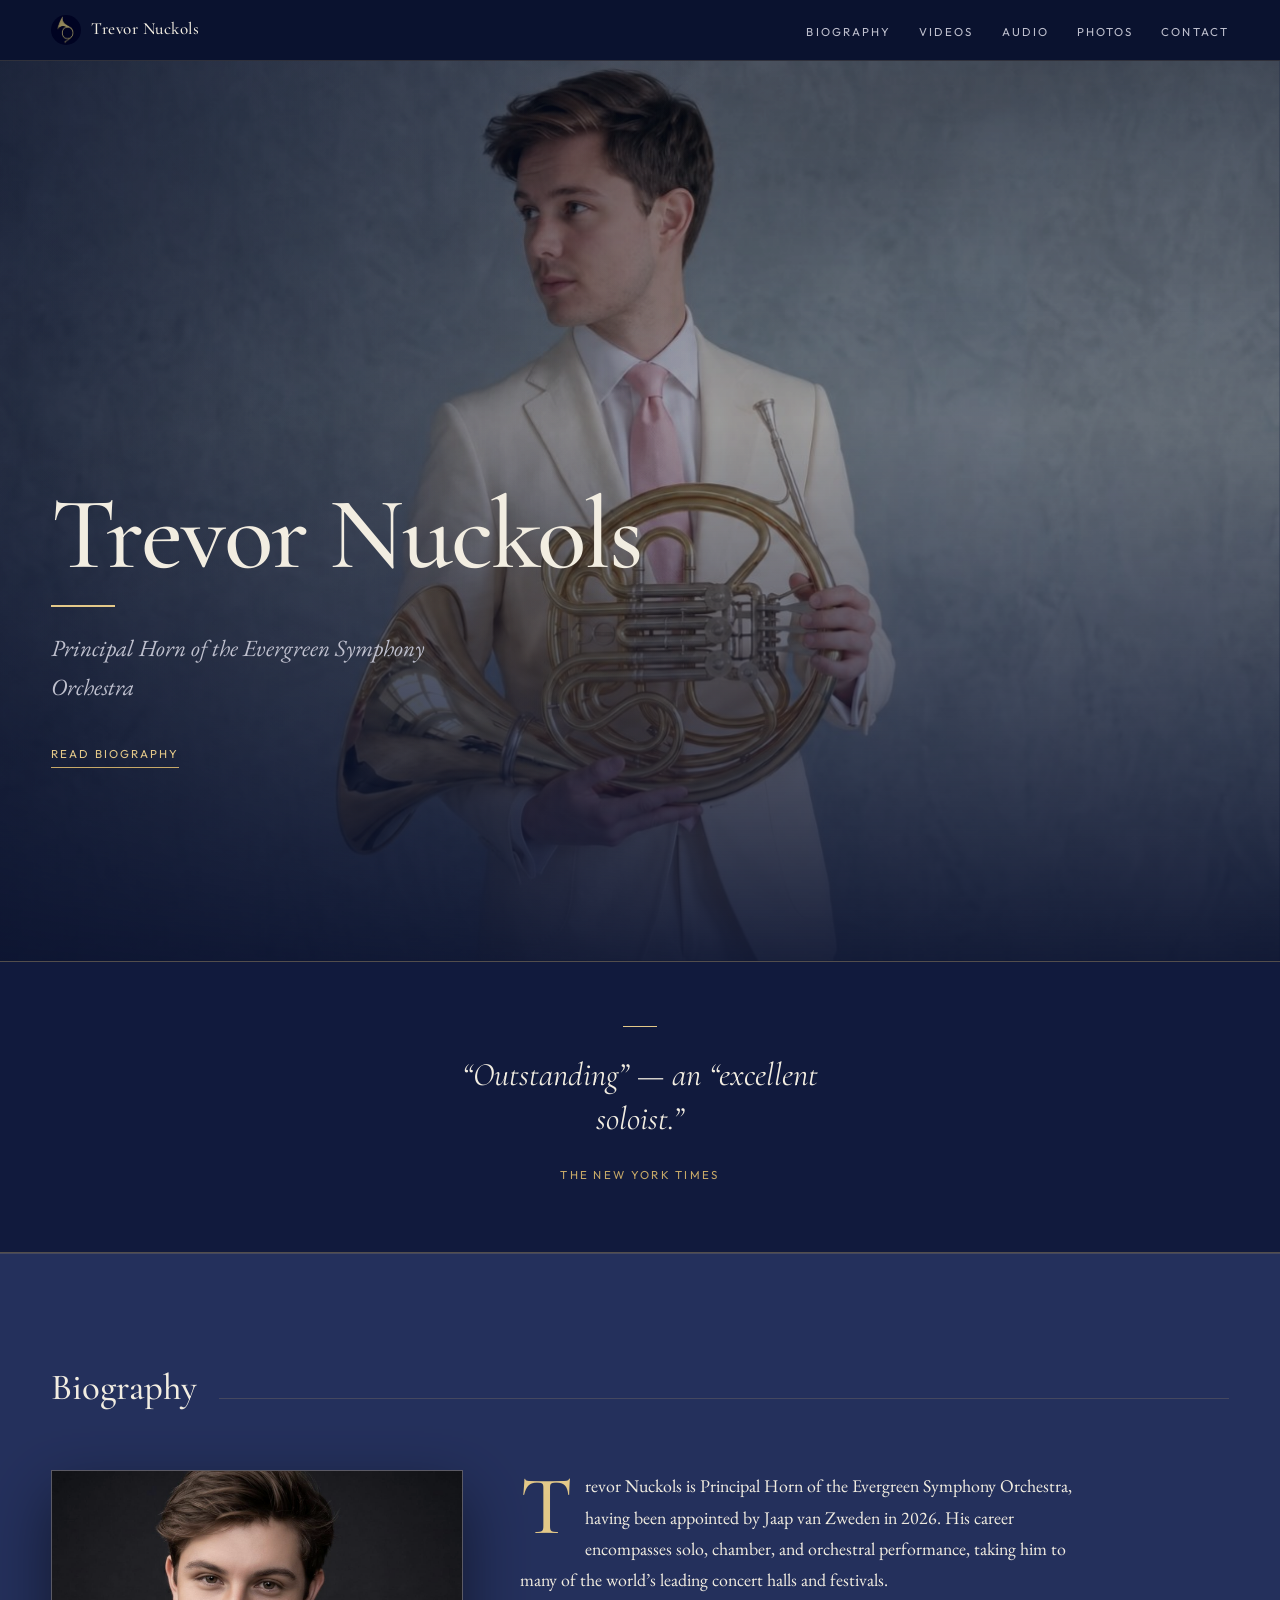
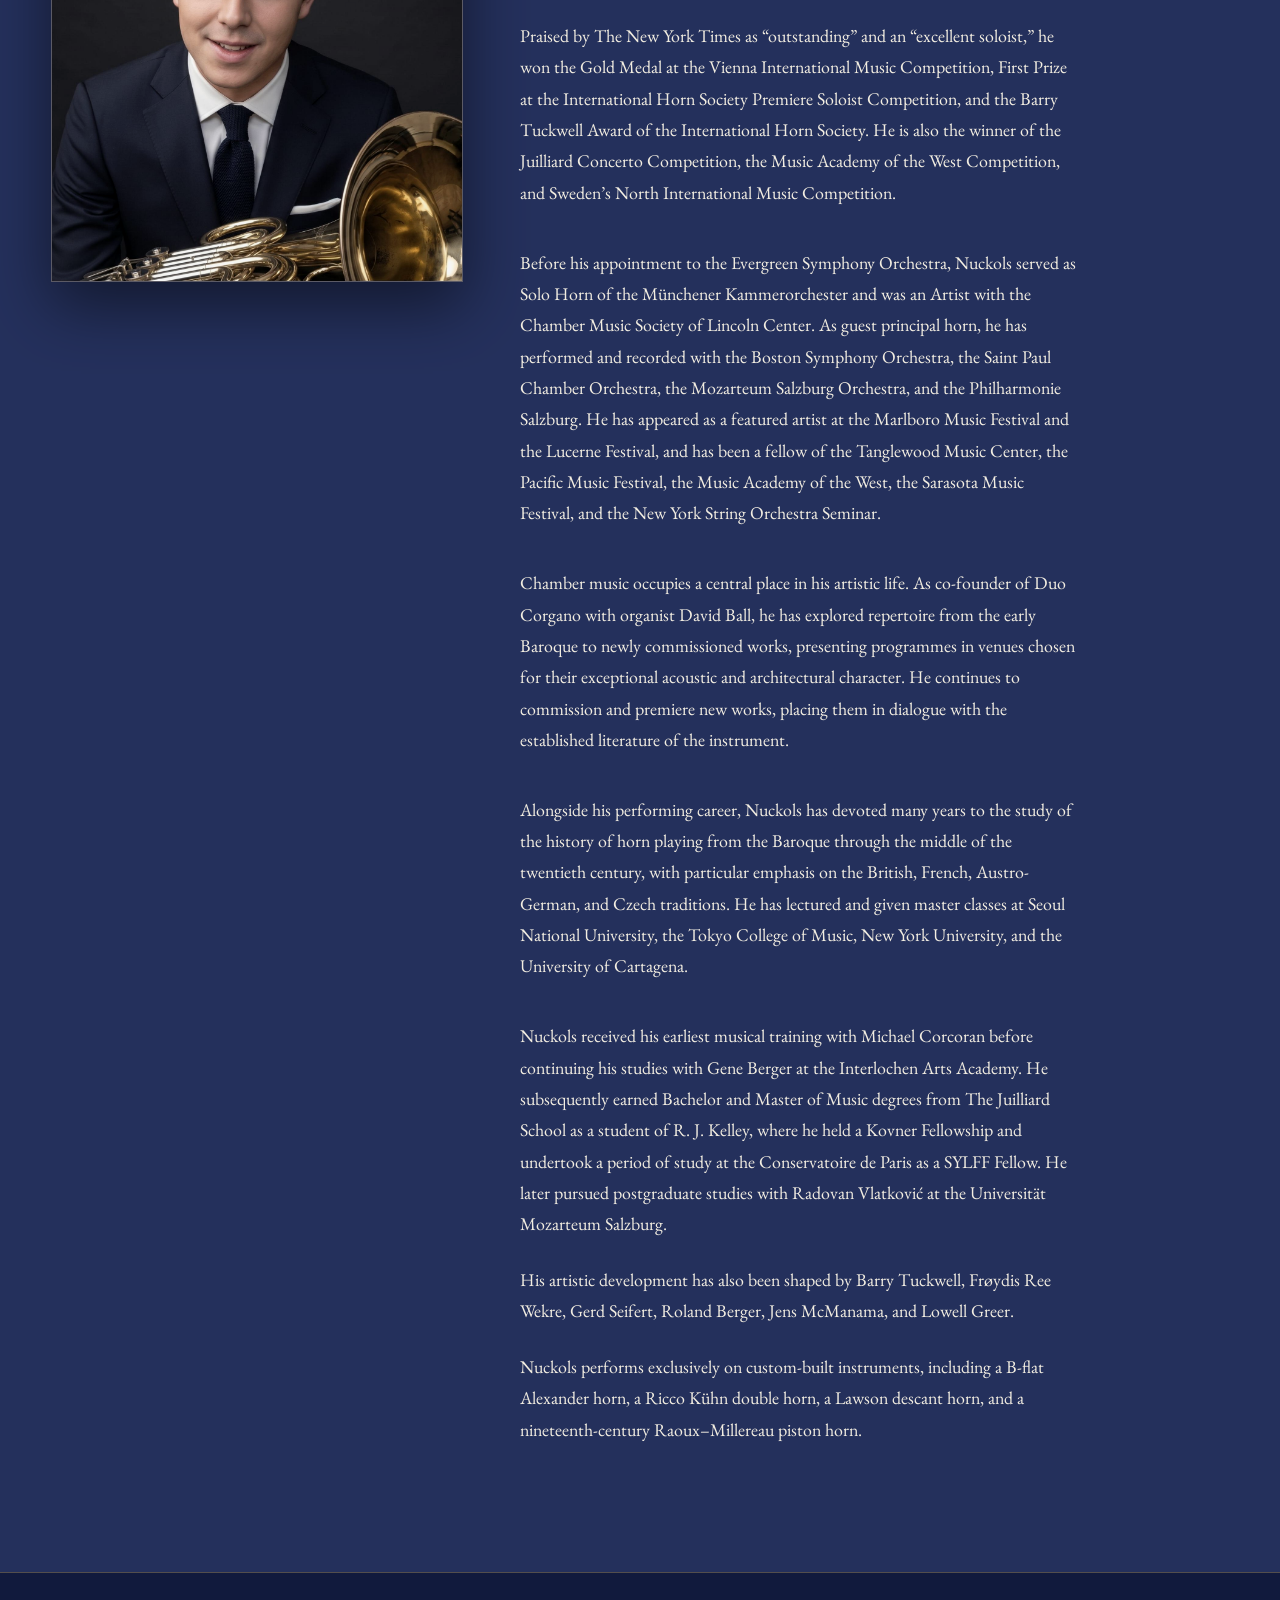
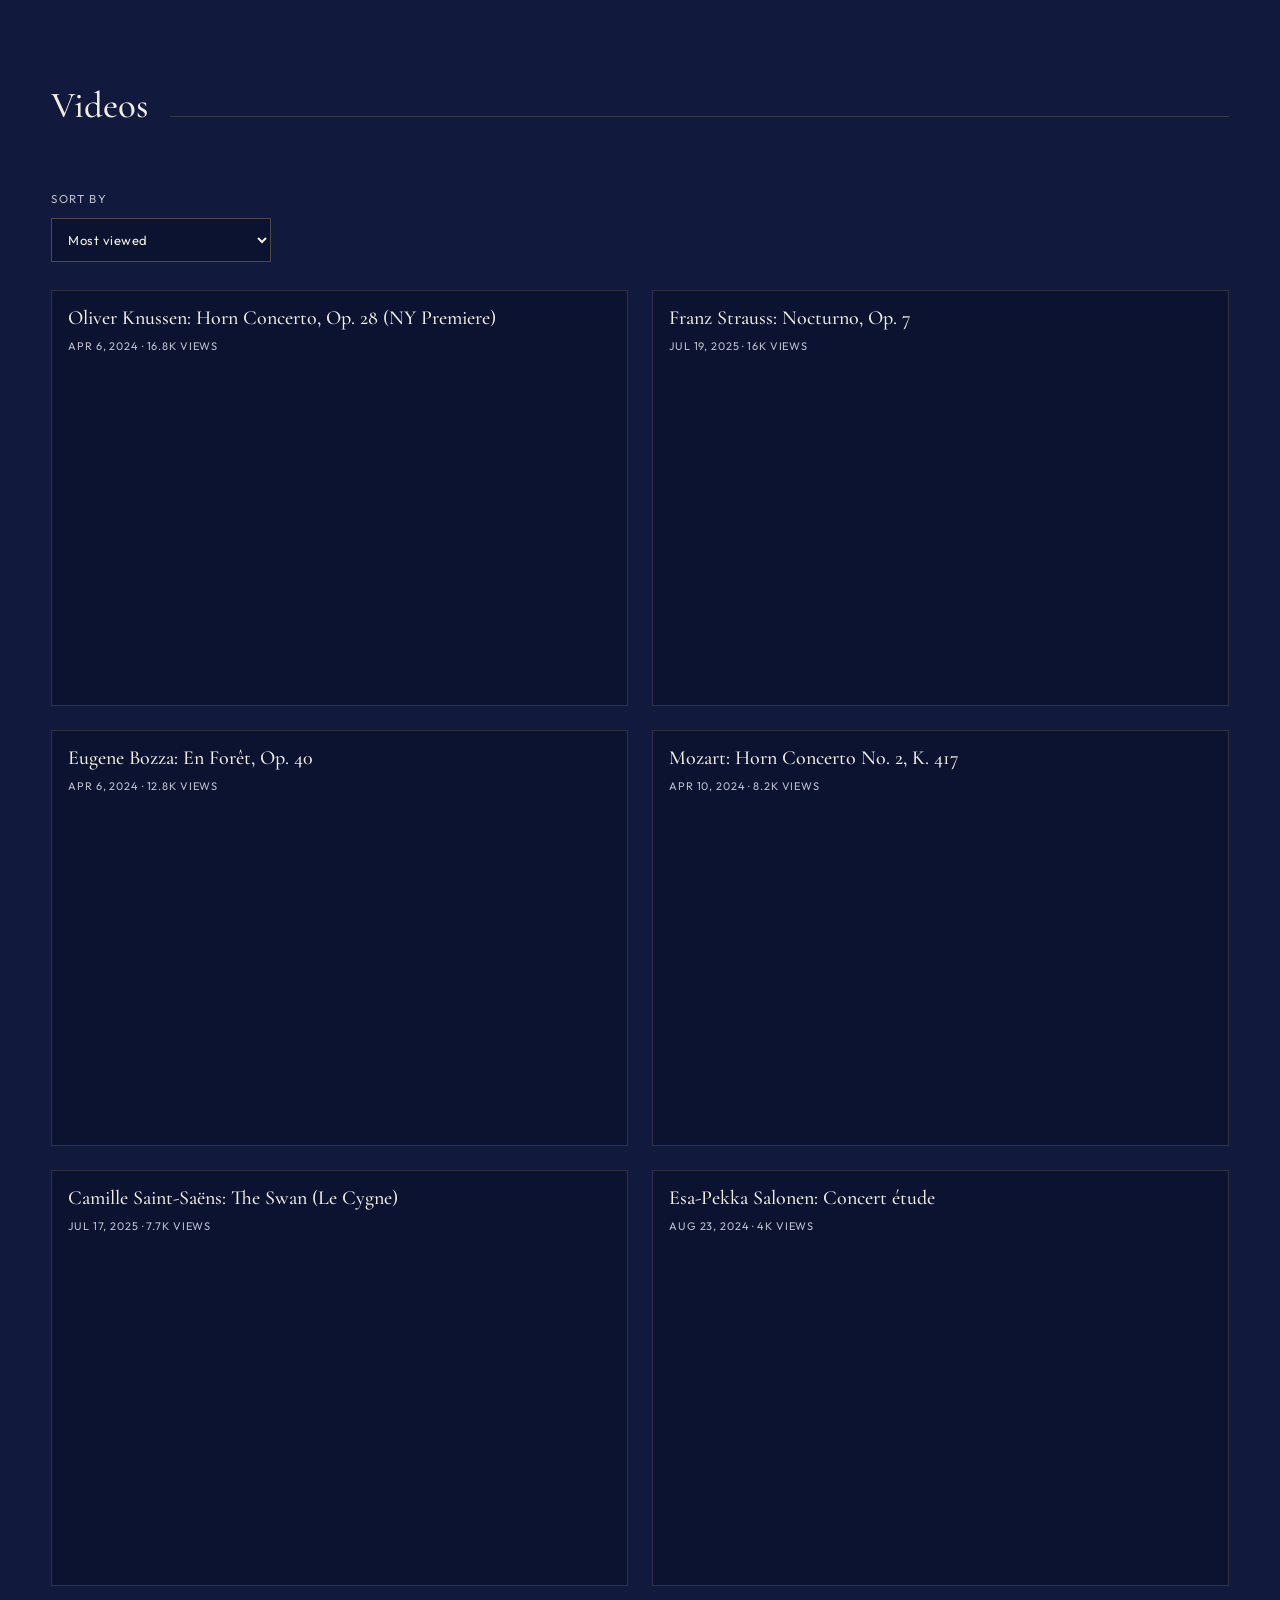
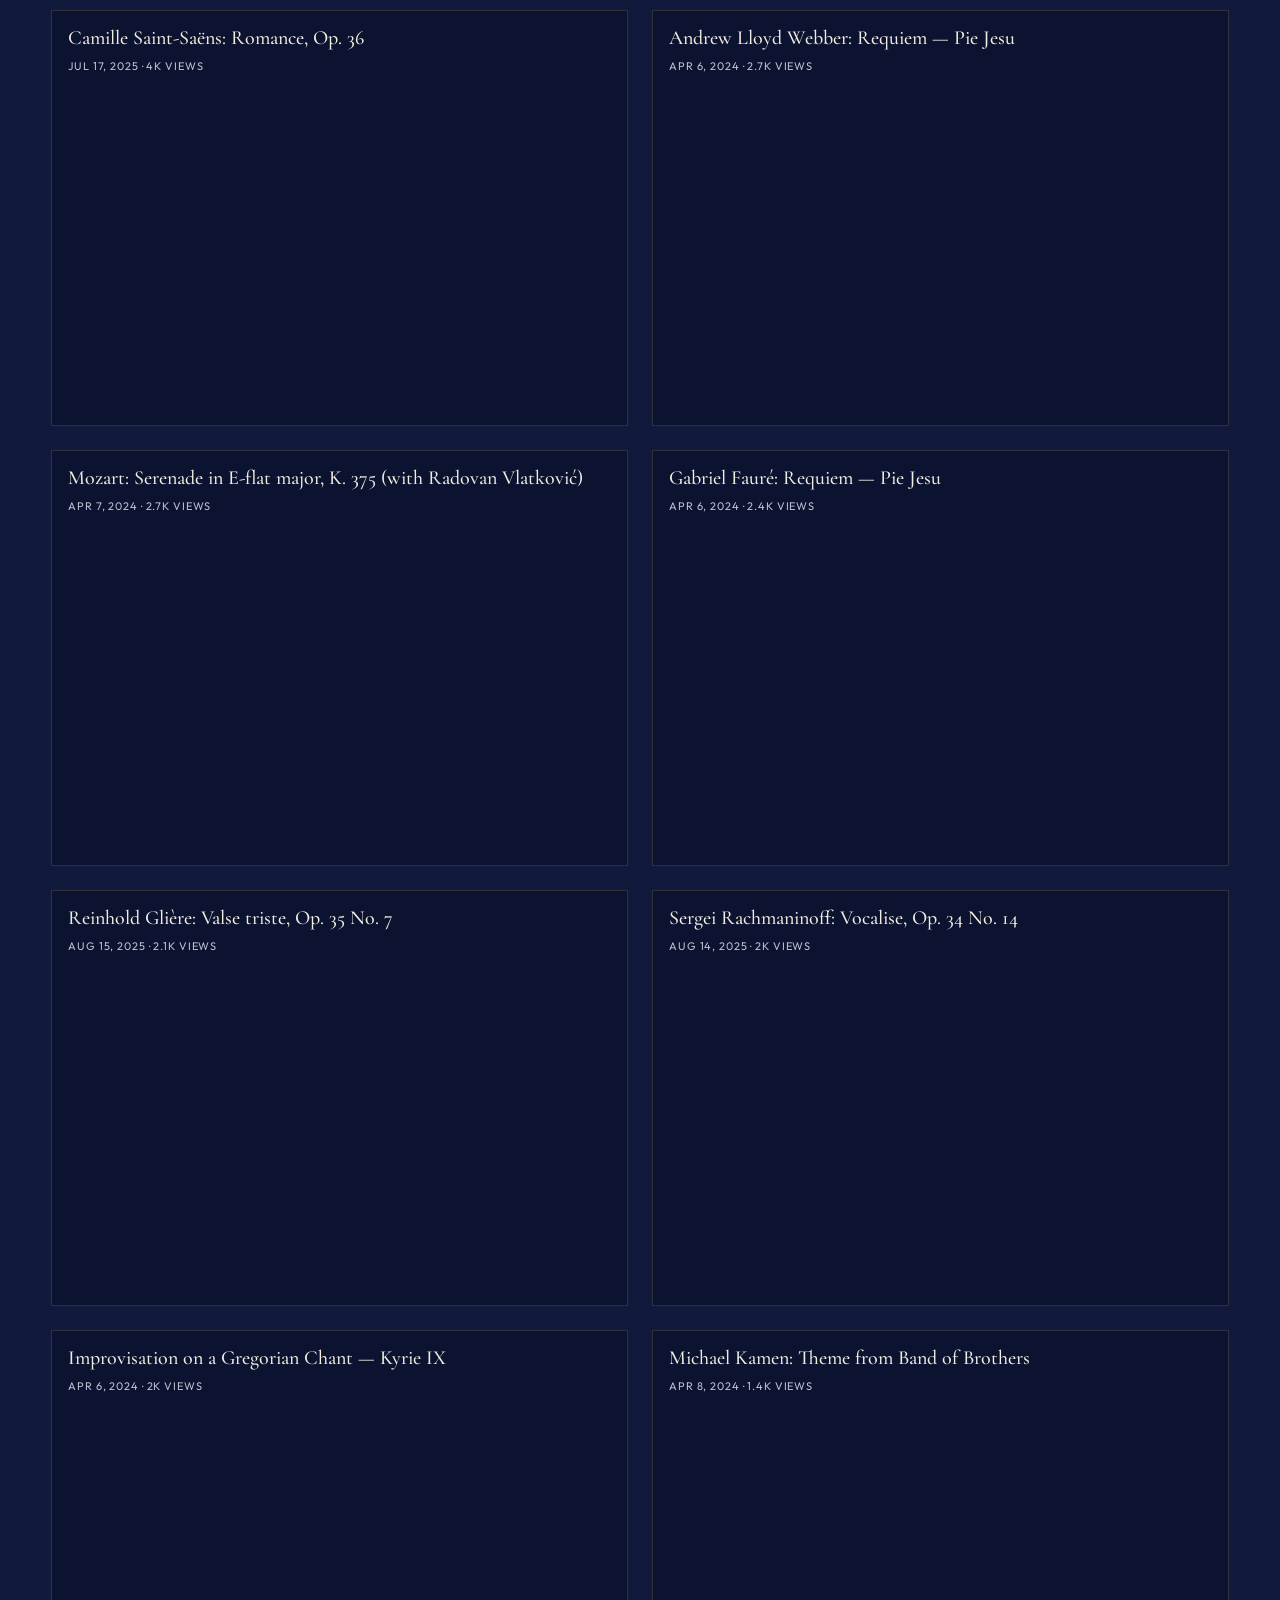
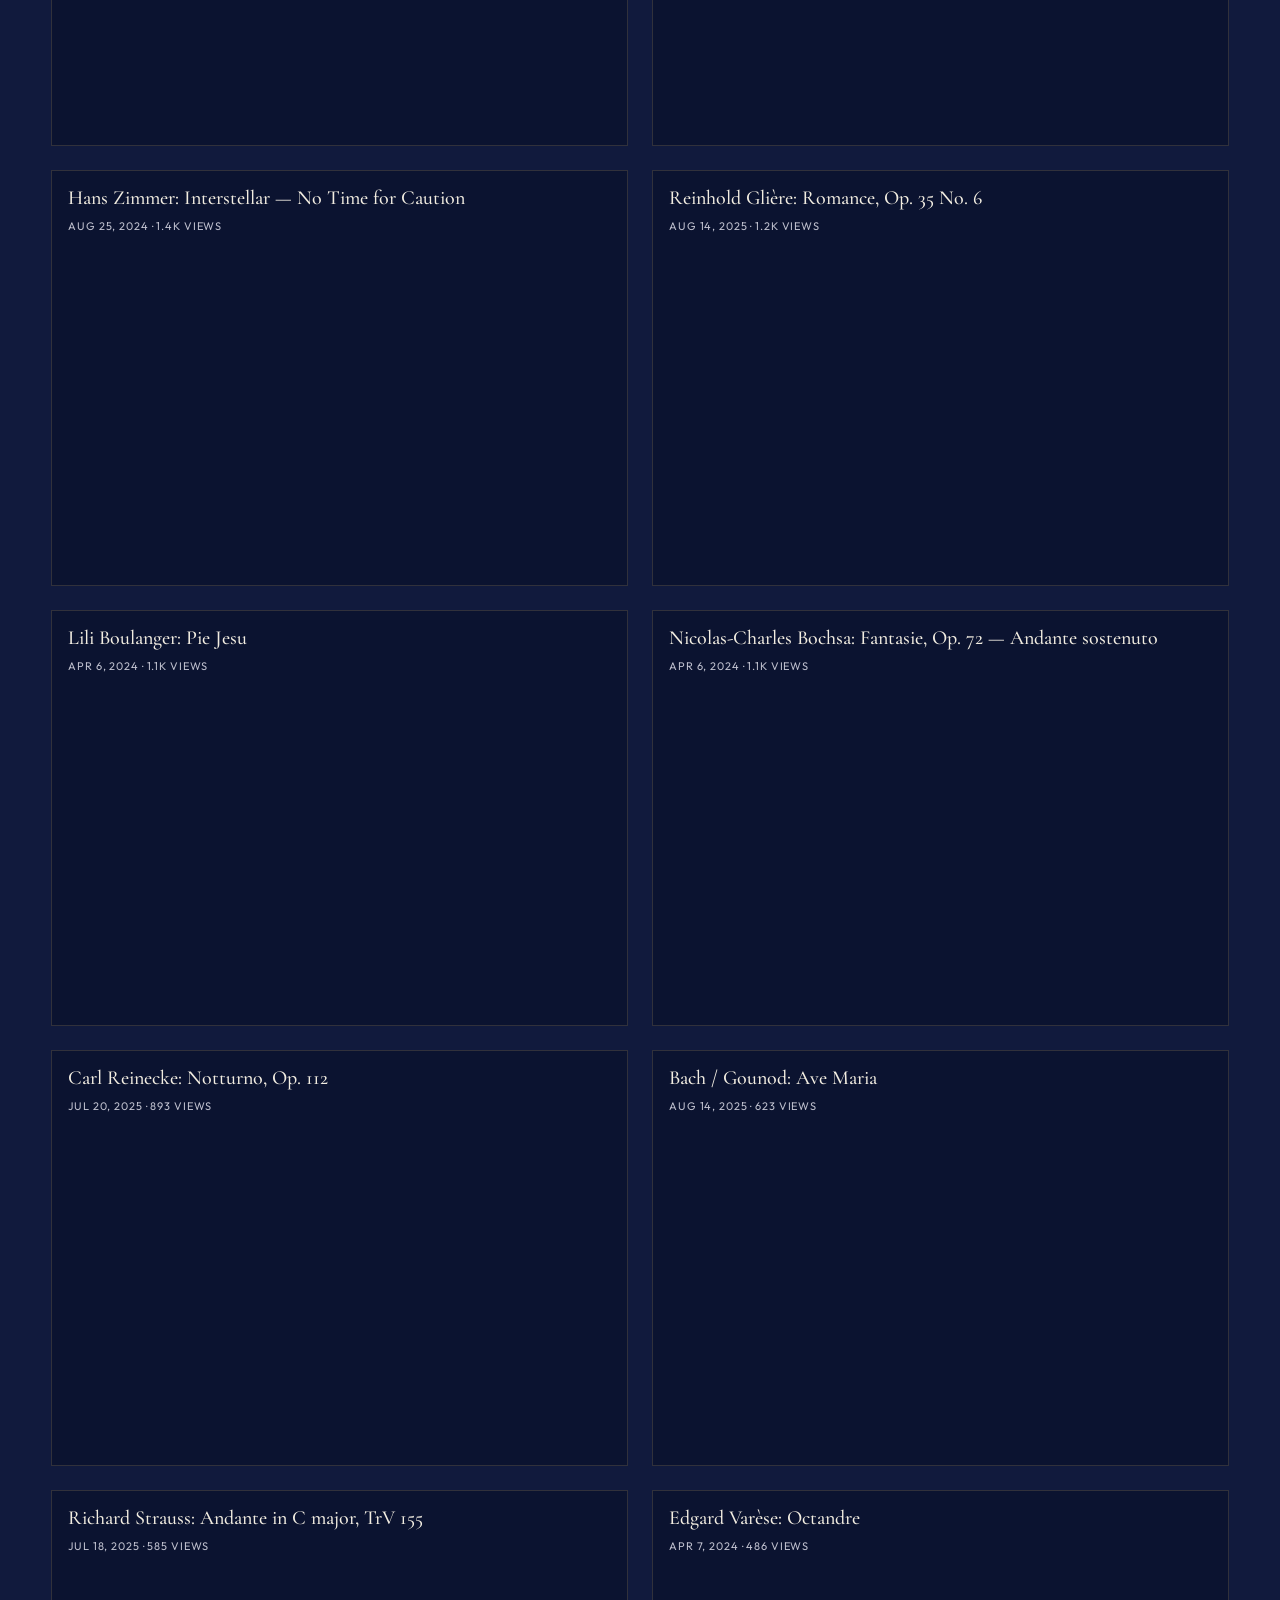
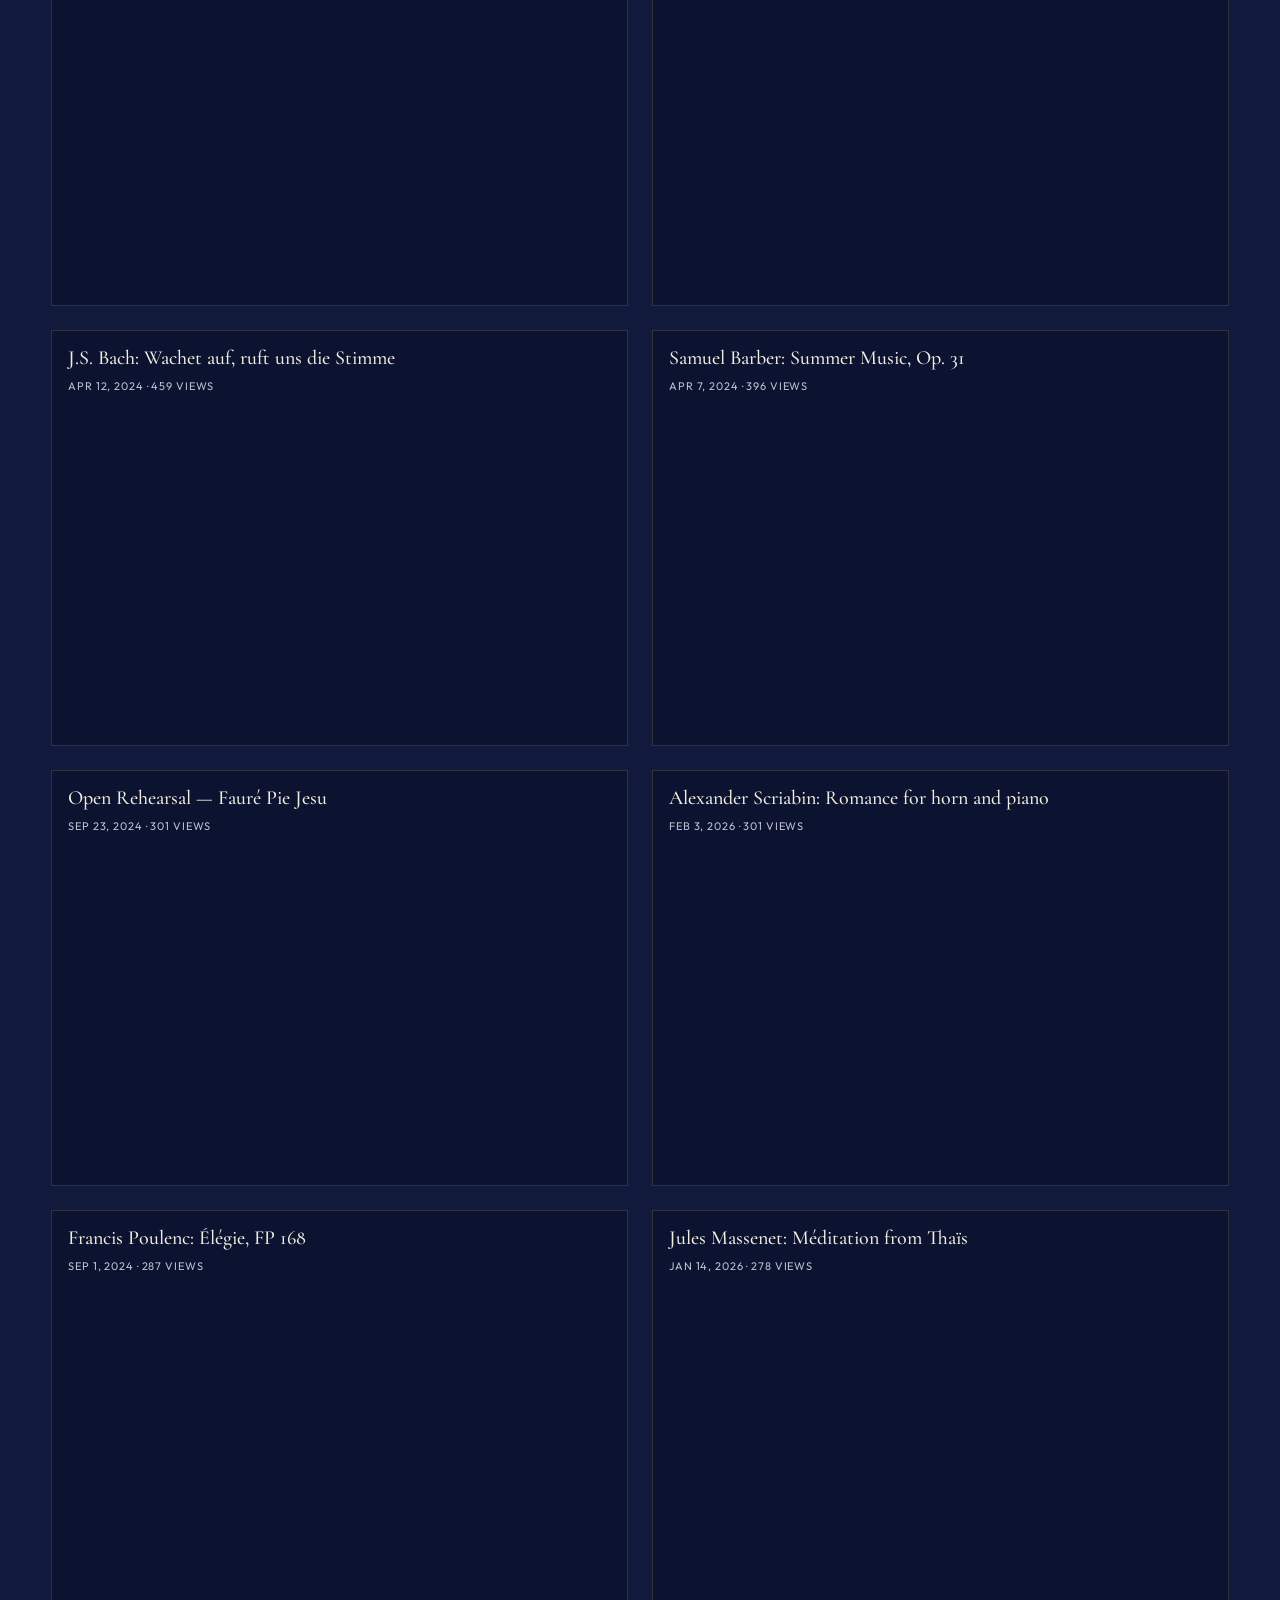
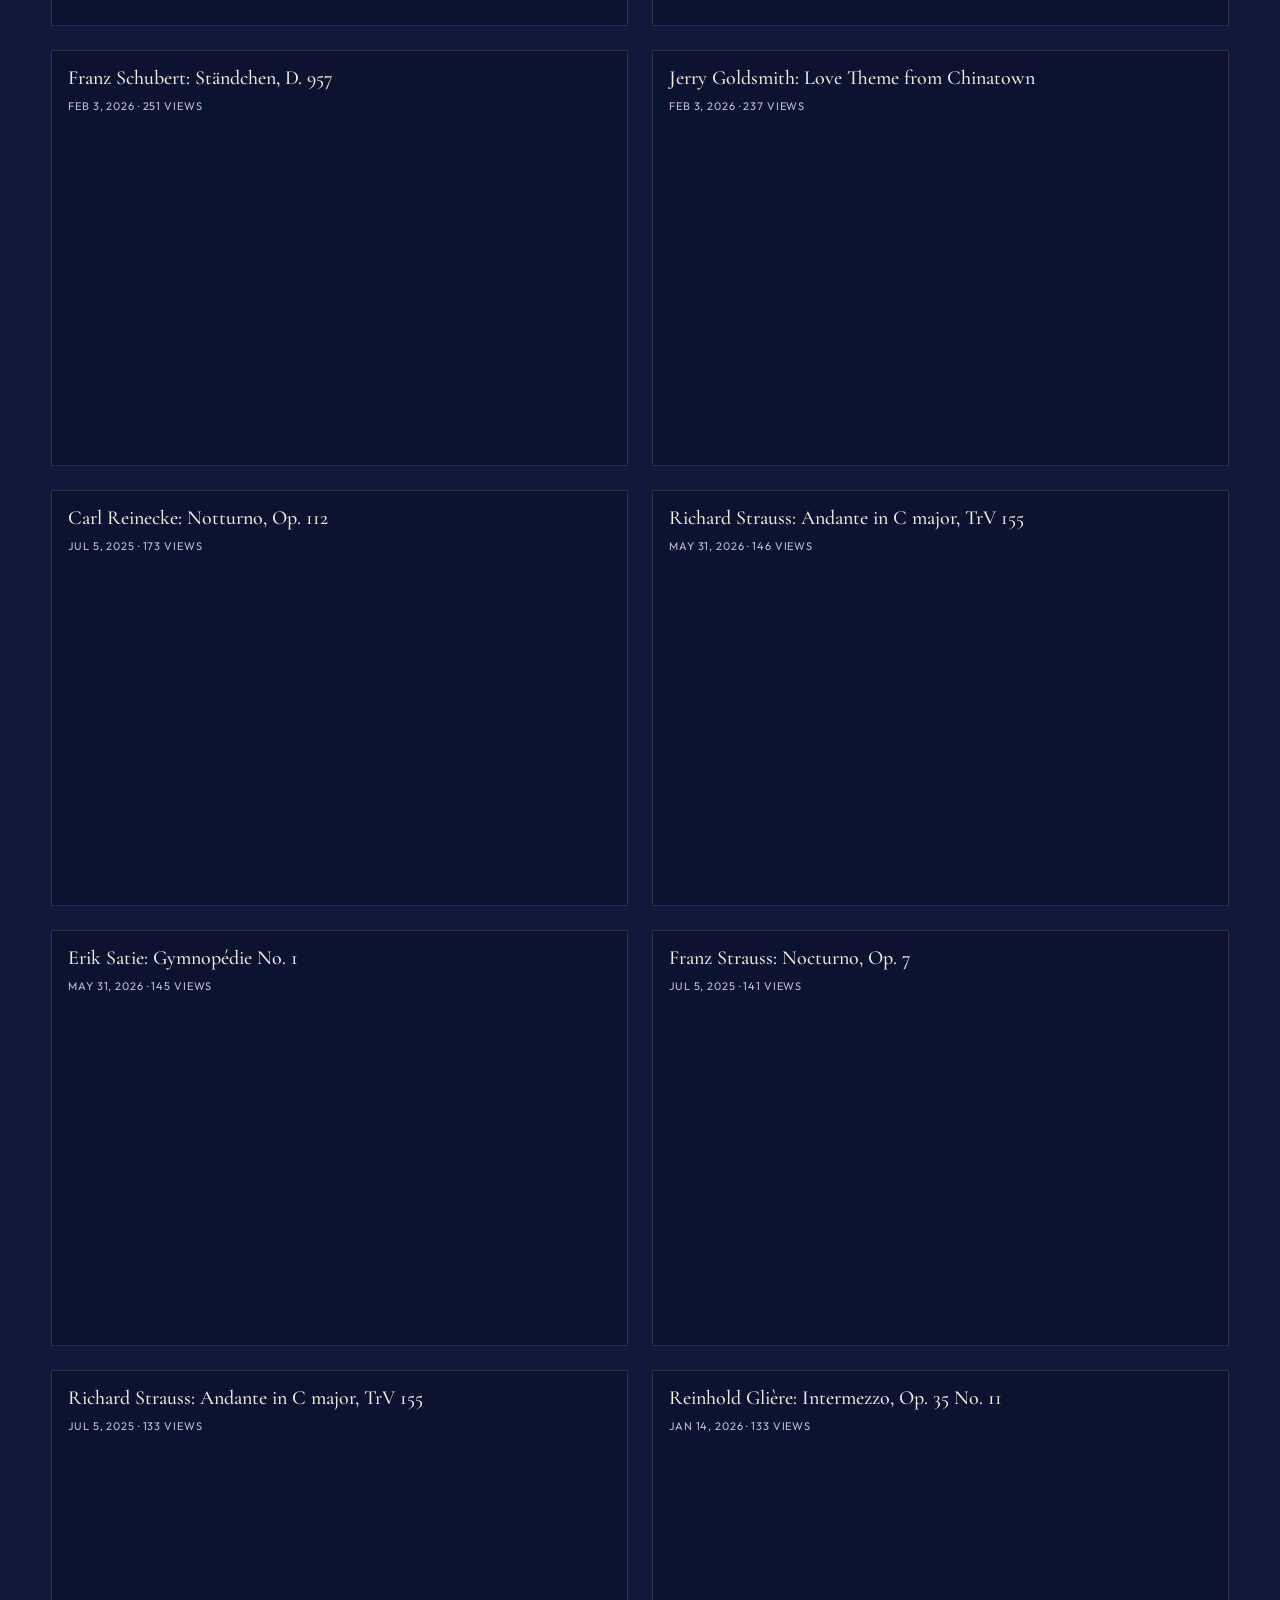
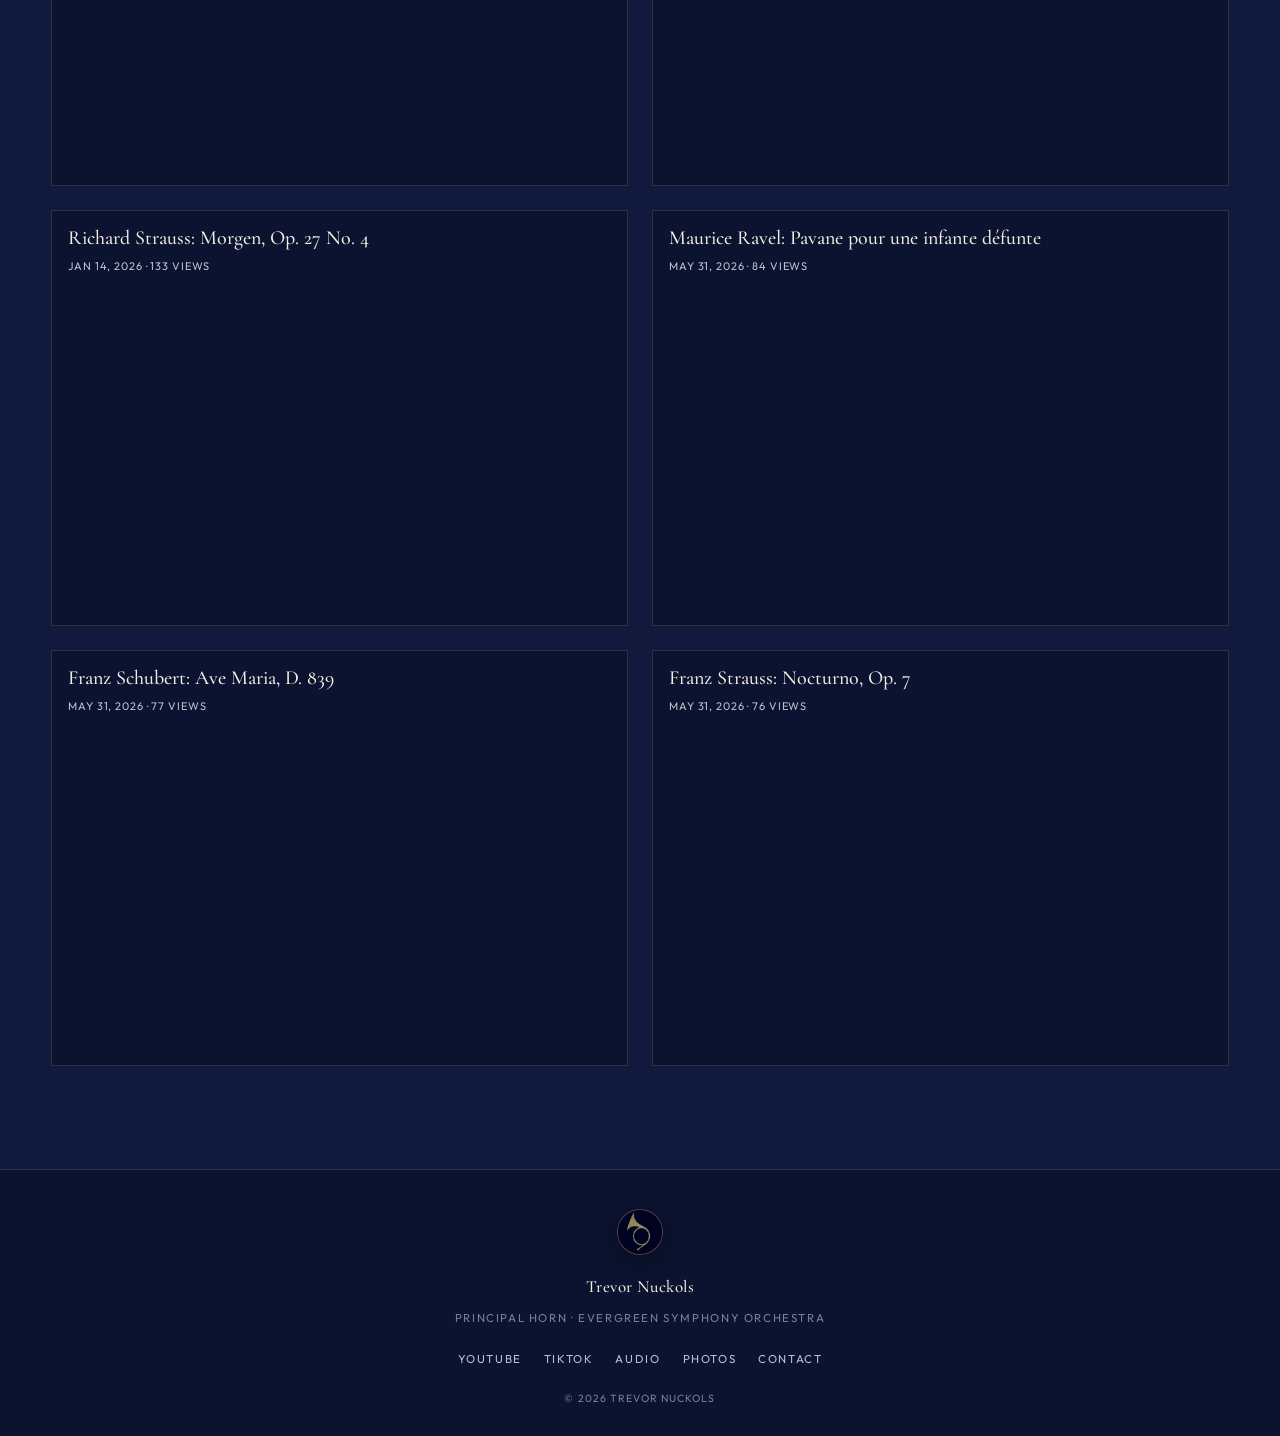
==== index.html @ 93b1ab27 "Fix blank Photos/Audio pages and add audio sort options. Keep the homepage #top scroll anchor off of" ====
<!DOCTYPE html>
<html lang="en">
<head>
  <meta charset="UTF-8">
  <meta name="viewport" content="width=device-width, initial-scale=1.0, viewport-fit=cover">
  <meta name="referrer" content="strict-origin-when-cross-origin">
  <title>Trevor Nuckols — Horn</title>
  <meta name="description" content="Trevor Nuckols, Principal Horn of the Evergreen Symphony Orchestra — solo, chamber, and orchestral performance.">
  <meta name="theme-color" content="#0B1330">
  <meta name="author" content="Trevor Nuckols">
  <link rel="canonical" href="https://horncalls.com/">
  <link rel="icon" href="images/favicon-48.jpg" type="image/jpeg" sizes="48x48">
  <link rel="apple-touch-icon" href="images/apple-touch-icon.png">
  <meta property="og:type" content="website">
  <meta property="og:site_name" content="Horncalls">
  <meta property="og:title" content="Trevor Nuckols — Horn">
  <meta property="og:description" content="Principal Horn of the Evergreen Symphony Orchestra. Solo, chamber, and orchestral performance.">
  <meta property="og:url" content="https://horncalls.com/">
  <meta property="og:image" content="https://horncalls.com/images/share-card.jpg">
  <meta property="og:image:secure_url" content="https://horncalls.com/images/share-card.jpg">
  <meta property="og:image:type" content="image/jpeg">
  <meta property="og:image:width" content="1200">
  <meta property="og:image:height" content="1200">
  <meta property="og:image:alt" content="Horncalls brand mark, gold horn on navy">
  <meta name="twitter:card" content="summary_large_image">
  <meta name="twitter:title" content="Trevor Nuckols — Horn">
  <meta name="twitter:description" content="Principal Horn of the Evergreen Symphony Orchestra.">
  <meta name="twitter:image" content="https://horncalls.com/images/share-card.jpg">
  <link rel="preconnect" href="https://fonts.googleapis.com">
  <link rel="preconnect" href="https://fonts.gstatic.com" crossorigin>
  <link href="https://fonts.googleapis.com/css2?family=Cormorant+Garamond:ital,wght@0,400;0,500;0,600;1,400;1,500&family=EB+Garamond:ital,wght@0,400;0,500;1,400&family=Outfit:wght@400;500;600;700&display=swap" rel="stylesheet">
  <link rel="stylesheet" href="css/styles.css?v=41">
  <script type="application/ld+json">
  {
    "@context": "https://schema.org",
    "@type": "Person",
    "name": "Trevor Nuckols",
    "url": "https://horncalls.com/",
    "image": "https://horncalls.com/images/share-card.jpg",
    "jobTitle": "Principal Horn",
    "worksFor": {
      "@type": "Organization",
      "name": "Evergreen Symphony Orchestra"
    },
    "sameAs": [
      "https://youtube.com/@horncalls",
      "https://www.tiktok.com/@horncalls",
      "https://on.soundcloud.com/RbdJTksl1zLRmwXoLH"
    ]
  }
  </script>
</head>
<body>
  <div id="top" tabindex="-1"></div>
  <div id="gunbarrel" aria-hidden="true"></div>

  <header>
    <div class="nav-inner">
      <a class="nav-name-group" href="#top">
        <span class="crest small" aria-hidden="true">
          <img src="images/brand-horn-mark.jpg" alt="">
        </span>
        <div class="nav-name">Trevor Nuckols</div>
      </a>
      <nav aria-label="Primary">
        <ul>
          <li><a href="#biography">Biography</a></li>
          <li><a href="#videos">Videos</a></li>
          <li><a href="/audio/">Audio</a></li>
          <li><a href="/photos/">Photos</a></li>
          <li><a href="/contact/">Contact</a></li>
        </ul>
      </nav>
    </div>
  </header>

  <main>
    <section class="hero" aria-label="Introduction">
      <div class="hero-media">
        <img src="images/hero-cream-suit-portrait.jpg" alt="Trevor Nuckols in a cream suit holding a French horn" width="1600" height="893">
      </div>
      <div class="hero-copy">
        <h1>Trevor Nuckols</h1>
        <div class="hero-rule" aria-hidden="true"></div>
        <p class="hero-role">Principal Horn of the Evergreen Symphony Orchestra</p>
        <a class="hero-cta" href="#biography">Read biography</a>
      </div>
    </section>

    <div class="quote-band">
      <div class="rule" aria-hidden="true"></div>
      <blockquote>&ldquo;Outstanding&rdquo; &mdash; an &ldquo;excellent soloist.&rdquo;</blockquote>
      <cite>The New York Times</cite>
    </div>

    <section id="biography">
      <div class="wrap">
        <div class="section-head">
          <h2>Biography</h2>
        </div>
        <div class="bio-layout">
          <figure class="bio-photo">
            <img src="images/gallery/12-navy-suit-smiling-color.jpg" alt="Trevor Nuckols smiling in a navy suit with horn" width="1006" height="1024">
          </figure>
          <div class="bio-copy">
            <div class="bio-block">
              <p class="lead"><span class="dropcap">T</span>revor Nuckols is Principal Horn of the Evergreen Symphony Orchestra, having been appointed by Jaap van Zweden in 2026. His career encompasses solo, chamber, and orchestral performance, taking him to many of the world&rsquo;s leading concert halls and festivals.</p>
              <p>Praised by The New York Times as &ldquo;outstanding&rdquo; and an &ldquo;excellent soloist,&rdquo; he won the Gold Medal at the Vienna International Music Competition, First Prize at the International Horn Society Premiere Soloist Competition, and the Barry Tuckwell Award of the International Horn Society. He is also the winner of the Juilliard Concerto Competition, the Music Academy of the West Competition, and Sweden&rsquo;s North International Music Competition.</p>
            </div>

            <div class="bio-block">
              <p>Before his appointment to the Evergreen Symphony Orchestra, Nuckols served as Solo Horn of the M&uuml;nchener Kammerorchester and was an Artist with the Chamber Music Society of Lincoln Center. As guest principal horn, he has performed and recorded with the Boston Symphony Orchestra, the Saint Paul Chamber Orchestra, the Mozarteum Salzburg Orchestra, and the Philharmonie Salzburg. He has appeared as a featured artist at the Marlboro Music Festival and the Lucerne Festival, and has been a fellow of the Tanglewood Music Center, the Pacific Music Festival, the Music Academy of the West, the Sarasota Music Festival, and the New York String Orchestra Seminar.</p>
            </div>

            <div class="bio-block">
              <p>Chamber music occupies a central place in his artistic life. As co-founder of Duo Corgano with organist David Ball, he has explored repertoire from the early Baroque to newly commissioned works, presenting programmes in venues chosen for their exceptional acoustic and architectural character. He continues to commission and premiere new works, placing them in dialogue with the established literature of the instrument.</p>
            </div>

            <div class="bio-block">
              <p>Alongside his performing career, Nuckols has devoted many years to the study of the history of horn playing from the Baroque through the middle of the twentieth century, with particular emphasis on the British, French, Austro-German, and Czech traditions. He has lectured and given master classes at Seoul National University, the Tokyo College of Music, New York University, and the University of Cartagena.</p>
            </div>

            <div class="bio-block">
              <p>Nuckols received his earliest musical training with Michael Corcoran before continuing his studies with Gene Berger at the Interlochen Arts Academy. He subsequently earned Bachelor and Master of Music degrees from The Juilliard School as a student of R. J. Kelley, where he held a Kovner Fellowship and undertook a period of study at the Conservatoire de Paris as a SYLFF Fellow. He later pursued postgraduate studies with Radovan Vlatkovi&#263; at the Universit&auml;t Mozarteum Salzburg.</p>
              <p>His artistic development has also been shaped by Barry Tuckwell, Fr&oslash;ydis Ree Wekre, Gerd Seifert, Roland Berger, Jens McManama, and Lowell Greer.</p>
              <p>Nuckols performs exclusively on custom-built instruments, including a B-flat Alexander horn, a Ricco K&uuml;hn double horn, a Lawson descant horn, and a nineteenth-century Raoux&ndash;Millereau piston horn.</p>
            </div>
          </div>
        </div>
      </div>
    </section>

    <section id="videos">
      <div class="wrap">
        <div class="section-head">
          <h2>Videos</h2>
        </div>
        <div class="watch-toolbar">
          <div class="watch-sort-group">
            <label class="watch-sort-label" for="watch-sort">Sort by</label>
            <select id="watch-sort" class="watch-sort" name="watch-sort">
              <option value="listed">Playlist order</option>
              <option value="newest">Newest uploads</option>
              <option value="oldest">Oldest uploads</option>
              <option value="views" selected>Most viewed</option>
              <option value="likes">Most liked</option>
            </select>
          </div>
        </div>
        <div id="watch-grid" class="watch-grid" aria-live="polite"></div>
      </div>
    </section>

  </main>

  <footer>
    <span class="crest large" aria-hidden="true">
      <img src="images/brand-horn-mark.jpg" alt="">
    </span>
    <span class="nav-name">Trevor Nuckols</span>
    <p>Principal Horn &middot; Evergreen Symphony Orchestra</p>
    <ul class="foot-links">
      <li><a href="https://youtube.com/@horncalls" target="_blank" rel="noopener noreferrer">YouTube</a></li>
      <li><a href="https://www.tiktok.com/@horncalls" target="_blank" rel="noopener noreferrer">TikTok</a></li>
      <li><a href="/audio/">Audio</a></li>
      <li><a href="/photos/">Photos</a></li>
      <li><a href="/contact/">Contact</a></li>
    </ul>
    <p class="copy">&copy; <span id="year"></span> Trevor Nuckols</p>
  </footer>

  <script src="js/main.js?v=41" defer></script>
</body>
</html>
---- css/styles.css ----
:root {
  --night: #0B1330;
  --panel: #111a3d;
  --panel-2: #152047;
  --section-alt: #0e1738;
  --ivory: #F2EDE1;
  --ivory-dim: #BFC0CE;
  --ivory-faint: #7C7F98;
  --red: #96131F;
  --red-bright: #C21C2A;
  --chrome: #AEB6BC;
  --brass: #B8874A;
  --gold: #C7A968;
  --gold-bright: #E4C989;
  --hairline: rgba(199, 169, 104, 0.20);
  --hairline-strong: rgba(199, 169, 104, 0.36);
  --pad-x: clamp(1rem, 4vw, 3.5rem);
  --section-y: clamp(3.75rem, 8vw, 6.75rem);
  --content-max: min(1440px, 100%);
}

*,
*::before,
*::after {
  box-sizing: border-box;
}

* {
  margin: 0;
  padding: 0;
}

html {
  scroll-behavior: smooth;
  -webkit-text-size-adjust: 100%;
  text-size-adjust: 100%;
}

body {
  background: var(--night);
  color: var(--ivory);
  font-family: "EB Garamond", Georgia, serif;
  font-size: clamp(16.5px, 1.15vw + 14px, 18px);
  line-height: 1.7;
  -webkit-font-smoothing: antialiased;
  overflow-x: hidden;
}

img,
svg,
video {
  max-width: 100%;
  height: auto;
  display: block;
}

@media (prefers-reduced-motion: reduce) {
  html {
    scroll-behavior: auto;
  }

  *,
  *::before,
  *::after {
    animation-duration: 0.001ms !important;
    animation-iteration-count: 1 !important;
    transition-duration: 0.001ms !important;
  }
}

a {
  color: inherit;
}

a:focus-visible,
button:focus-visible,
summary:focus-visible {
  outline: 2px solid var(--red-bright);
  outline-offset: 3px;
}

.eyebrow {
  font-family: "Outfit", sans-serif;
  font-size: 11.5px;
  letter-spacing: 0.22em;
  text-transform: uppercase;
  color: var(--gold-bright);
  font-weight: 600;
}

.wrap {
  max-width: var(--content-max);
  margin: 0 auto;
  padding: 0 var(--pad-x);
}

/* ---------- GUNBARREL INTRO ---------- */
#gunbarrel {
  position: fixed;
  inset: 0;
  z-index: 300;
  background: #000;
  clip-path: circle(150% at 50% 50%);
  animation: iris-open 1.5s cubic-bezier(0.65, 0, 0.35, 1) forwards;
  animation-delay: 0.25s;
  pointer-events: none;
}

#gunbarrel::before {
  content: "";
  position: absolute;
  left: 0;
  right: 0;
  top: 50%;
  height: 1.5px;
  background: var(--gold-bright);
  transform: translateY(-50%);
  opacity: 0.9;
  animation: scanline-fade 0.7s ease-out forwards;
  animation-delay: 0.15s;
}

@keyframes iris-open {
  to {
    clip-path: circle(0% at 50% 50%);
  }
}

@keyframes scanline-fade {
  to {
    opacity: 0;
  }
}

@media (prefers-reduced-motion: reduce) {
  #gunbarrel {
    animation: none;
    clip-path: circle(0% at 50% 50%);
  }

  #gunbarrel::before {
    display: none;
  }
}

/* ---------- CREST ---------- */
.crest {
  display: inline-block;
  line-height: 0;
  flex-shrink: 0;
}

.crest img,
.crest svg {
  display: block;
  border-radius: 50%;
  object-fit: cover;
}

.crest.small img,
.crest.small svg {
  width: 30px;
  height: 30px;
}

.crest.large img,
.crest.large svg {
  width: 56px;
  height: 56px;
  margin-inline: auto;
  box-shadow: 0 0 0 1px var(--hairline-strong), 0 6px 24px rgba(0, 0, 0, 0.4);
}

/* Homepage scroll target only — never put id="top" on <main> */
div#top {
  height: 0;
  width: 0;
  overflow: hidden;
}

/* ---------- HEADER / NAV ---------- */
header {
  position: sticky;
  top: 0;
  z-index: 50;
  background: rgba(11, 19, 48, 0.92);
  backdrop-filter: blur(10px);
  border-bottom: 1px solid var(--hairline);
  padding-top: env(safe-area-inset-top);
}

.nav-inner {
  display: flex;
  align-items: center;
  justify-content: space-between;
  gap: 16px 28px;
  flex-wrap: wrap;
  padding: 14px var(--pad-x);
  max-width: var(--content-max);
  margin: 0 auto;
}

.nav-name-group {
  display: flex;
  align-items: center;
  gap: 10px;
  text-decoration: none;
  min-width: 0;
}

.nav-name {
  font-family: "Cormorant Garamond", serif;
  font-weight: 500;
  font-size: clamp(15px, 2.5vw, 17px);
  letter-spacing: 0.03em;
  white-space: nowrap;
}

nav {
  min-width: 0;
}

nav ul {
  list-style: none;
  display: flex;
  flex-wrap: wrap;
  justify-content: flex-end;
  gap: 10px 28px;
}

nav a {
  font-family: "Outfit", sans-serif;
  font-size: 11.5px;
  letter-spacing: 0.18em;
  text-transform: uppercase;
  text-decoration: none;
  color: var(--ivory-dim);
  transition: color 0.25s ease;
  border-bottom: 1px solid transparent;
  padding: 8px 0 3px;
  display: inline-block;
}

nav a:hover {
  color: var(--ivory);
  border-bottom-color: var(--gold-bright);
}

/* ---------- HERO ---------- */
.hero {
  position: relative;
  min-height: 100vh;
  min-height: 100dvh;
  min-height: 100svh;
  display: flex;
  align-items: flex-end;
  overflow: hidden;
  background: var(--panel);
}

.hero-media {
  position: absolute;
  inset: 0;
}

.hero-media img {
  width: 100%;
  height: 100%;
  max-width: none;
  object-fit: cover;
  object-position: center 42%;
  filter: grayscale(0.2) contrast(1.08) brightness(0.78);
  display: block;
  animation: hero-settle 2.4s ease-out both;
}

@keyframes hero-settle {
  from {
    transform: scale(1.06);
    filter: grayscale(0.4) contrast(1.08) brightness(0.55);
  }

  to {
    transform: scale(1);
    filter: grayscale(0.2) contrast(1.08) brightness(0.78);
  }
}

.hero-media::after {
  content: "";
  position: absolute;
  inset: 0;
  background:
    linear-gradient(180deg, rgba(11, 19, 48, 0.35) 0%, rgba(11, 19, 48, 0.2) 40%, rgba(11, 19, 48, 0.92) 100%),
    linear-gradient(90deg, rgba(11, 19, 48, 0.55) 0%, transparent 55%);
}

.hero-copy {
  position: relative;
  z-index: 1;
  padding: 0 var(--pad-x) clamp(3.5rem, 10vh, 6.5rem);
  padding-bottom: calc(clamp(3.5rem, 10vh, 6.5rem) + env(safe-area-inset-bottom));
  max-width: var(--content-max);
  width: 100%;
  margin: 0 auto;
  animation: copy-rise 1.1s ease-out 0.45s both;
}

@keyframes copy-rise {
  from {
    opacity: 0;
    transform: translateY(18px);
  }

  to {
    opacity: 1;
    transform: translateY(0);
  }
}

.hero-copy h1 {
  font-family: "Cormorant Garamond", serif;
  font-weight: 500;
  font-size: clamp(2.6rem, 9vw, 6.4rem);
  line-height: 0.95;
  letter-spacing: -0.02em;
  color: var(--ivory);
  margin: 14px 0 0;
  overflow-wrap: anywhere;
}

.hero-rule {
  width: 64px;
  height: 2px;
  background: var(--gold-bright);
  margin: 22px 0;
}

.hero-role {
  font-family: "EB Garamond", serif;
  font-style: italic;
  font-size: clamp(1.05rem, 2.2vw, 1.45rem);
  color: var(--ivory-dim);
  max-width: 34ch;
}

.hero-cta {
  display: inline-flex;
  margin-top: 28px;
  font-family: "Outfit", sans-serif;
  font-size: 11.5px;
  letter-spacing: 0.18em;
  text-transform: uppercase;
  text-decoration: none;
  color: var(--gold-bright);
  border-bottom: 1px solid var(--gold);
  padding: 8px 0 4px;
  transition: color 0.25s ease, border-color 0.25s ease;
}

.hero-cta:hover {
  color: var(--ivory);
  border-color: var(--ivory);
}

/* ---------- PULL QUOTE ---------- */
.quote-band {
  border-top: 1px solid var(--hairline-strong);
  border-bottom: 1px solid var(--hairline-strong);
  padding: clamp(2.5rem, 6vw, 4rem) var(--pad-x);
  text-align: center;
  background: var(--panel);
}

.quote-band .rule {
  width: 34px;
  height: 1.5px;
  background: var(--gold-bright);
  margin: 0 auto 26px;
}

.quote-band blockquote {
  font-family: "Cormorant Garamond", serif;
  font-style: italic;
  font-weight: 400;
  font-size: clamp(1.25rem, 3.2vw, 2.05rem);
  max-width: 26ch;
  margin: 0 auto 16px;
  line-height: 1.35;
  color: var(--ivory);
}

.quote-band cite {
  font-family: "Outfit", sans-serif;
  font-style: normal;
  font-size: 11.5px;
  letter-spacing: 0.2em;
  text-transform: uppercase;
  color: var(--gold);
}

/* ---------- SECTIONS ---------- */
section {
  padding: var(--section-y) 0;
}

#biography {
  background: #24305c;
  border-top: 1px solid var(--hairline);
}

#videos {
  background: var(--panel);
  border-top: 1px solid var(--hairline-strong);
}

#photos,
.photos-page {
  background: var(--section-alt);
  border-top: 1px solid var(--hairline);
}

.page-photos {
  min-height: 100vh;
  min-height: 100dvh;
  display: flex;
  flex-direction: column;
}

.page-photos main {
  flex: 1 1 auto;
  min-width: 0;
}

.photos-page {
  padding: var(--section-y) 0;
}

.photos-page .section-head h1 {
  font-family: "Cormorant Garamond", serif;
  font-weight: 500;
  font-size: clamp(1.55rem, 3.4vw, 2.3rem);
  min-width: 0;
}

.gallery-lede {
  color: var(--ivory-dim);
  font-style: italic;
  margin: -0.75rem 0 clamp(1.5rem, 3vw, 2.25rem);
  max-width: 42ch;
}

.photos-page .gallery-grid {
  padding: 0;
}

.page-audio {
  min-height: 100vh;
  min-height: 100dvh;
  display: flex;
  flex-direction: column;
}

.page-audio main {
  flex: 1 1 auto;
  min-width: 0;
}

.audio-page {
  position: relative;
  padding: var(--section-y) 0;
  background: var(--section-alt);
  border-top: 1px solid var(--hairline);
}

.audio-page .section-head h1 {
  font-family: "Cormorant Garamond", serif;
  font-weight: 500;
  font-size: clamp(1.55rem, 3.4vw, 2.3rem);
  min-width: 0;
}

.audio-page .gallery-lede {
  max-width: none;
  white-space: nowrap;
  margin-bottom: clamp(12px, 2vw, 18px);
}

.audio-page .watch-toolbar {
  margin-bottom: clamp(18px, 3vw, 28px);
}

.section-head {
  display: flex;
  align-items: baseline;
  gap: clamp(12px, 2.5vw, 22px);
  margin-bottom: clamp(1.75rem, 4vw, 3.25rem);
}

.section-head .num {
  font-family: "Outfit", sans-serif;
  letter-spacing: 0.14em;
  color: var(--gold-bright);
  font-size: 12px;
  font-weight: 600;
  flex-shrink: 0;
}

.section-head h2 {
  font-family: "Cormorant Garamond", serif;
  font-weight: 500;
  font-size: clamp(1.55rem, 3.4vw, 2.3rem);
  min-width: 0;
}

.section-head::after {
  content: "";
  flex: 1 1 40px;
  min-width: 24px;
  height: 1px;
  background: var(--hairline);
}

/* ---------- BIOGRAPHY ---------- */
.bio-layout {
  display: grid;
  grid-template-columns: minmax(280px, 0.9fr) minmax(0, 1.55fr);
  gap: clamp(2rem, 4.5vw, 4.25rem);
  align-items: start;
  max-width: 1180px;
}

.bio-photo {
  margin: 0;
  width: 100%;
  max-width: 420px;
}

.bio-photo img {
  width: 100%;
  height: auto;
  aspect-ratio: 1 / 1;
  object-fit: cover;
  object-position: center top;
  display: block;
  filter: grayscale(0.28) contrast(1.06) brightness(0.96);
  border: 1px solid var(--hairline-strong);
  box-shadow: 0 24px 60px rgba(0, 0, 0, 0.5);
}

.bio-copy {
  min-width: 0;
  max-width: 62ch;
}

.bio-copy p {
  margin-bottom: 1.35em;
  color: var(--ivory);
  font-size: clamp(1.02rem, 0.35vw + 0.95rem, 1.12rem);
  line-height: 1.75;
}

.bio-copy p.lead {
  color: var(--ivory);
}

.bio-copy .dropcap {
  float: left;
  display: block;
  font-family: "Cormorant Garamond", serif;
  font-size: clamp(3.85rem, 6.5vw, 5.25rem);
  font-weight: 500;
  line-height: 0.78;
  height: 0.78em;
  margin: 0.06em 0.14em 0 0;
  padding: 0;
  color: var(--gold-bright);
}

.bio-block {
  margin-bottom: clamp(1.75rem, 3vw, 2.75rem);
}

.bio-block:last-child {
  margin-bottom: 0;
}

/* ---------- GALLERY ---------- */
.gallery-dropdown {
  width: 100%;
  max-width: none;
  border: 1px solid var(--hairline);
  background: var(--panel);
}

.gallery-dropdown summary {
  list-style: none;
  cursor: pointer;
  display: flex;
  align-items: center;
  justify-content: space-between;
  gap: 16px;
  padding: 18px 22px;
  font-family: "Outfit", sans-serif;
  font-size: 12px;
  letter-spacing: 0.16em;
  text-transform: uppercase;
  color: var(--gold-bright);
  user-select: none;
}

.gallery-dropdown summary::-webkit-details-marker {
  display: none;
}

.gallery-dropdown summary::after {
  content: "";
  width: 8px;
  height: 8px;
  border-right: 1.5px solid var(--gold-bright);
  border-bottom: 1.5px solid var(--gold-bright);
  transform: rotate(45deg);
  transition: transform 0.25s ease;
  flex-shrink: 0;
}

.gallery-dropdown[open] summary {
  border-bottom: 1px solid var(--hairline);
}

.gallery-dropdown[open] summary::after {
  transform: rotate(-135deg);
}

.gallery-grid {
  list-style: none;
  margin: 0;
  padding: 0;
  display: grid;
  grid-template-columns: repeat(4, minmax(0, 1fr));
  gap: 12px;
}

.gallery-item {
  position: relative;
  display: block;
  width: 100%;
  padding: 0;
  margin: 0;
  border: 0;
  background: var(--night);
  cursor: pointer;
  aspect-ratio: 1;
  overflow: hidden;
}

.gallery-item img {
  width: 100%;
  height: 100%;
  max-width: none;
  object-fit: cover;
  object-position: center top;
  filter: grayscale(0.55) contrast(1.08) brightness(0.95);
  transition: filter 0.45s ease, transform 0.55s ease;
  display: block;
}

.gallery-item::after {
  content: "";
  position: absolute;
  inset: 0;
  border: 1px solid var(--hairline);
  pointer-events: none;
  transition: border-color 0.3s ease;
}

.gallery-item:hover img,
.gallery-item:focus-visible img {
  filter: grayscale(0) contrast(1.02) brightness(1);
  transform: scale(1.04);
}

.gallery-item:hover::after,
.gallery-item:focus-visible::after {
  border-color: var(--gold);
}

#lightbox {
  position: fixed;
  inset: 0;
  z-index: 250;
  background: rgba(11, 19, 48, 0.94);
  display: none;
  align-items: center;
  justify-content: center;
  padding: max(1.25rem, env(safe-area-inset-top)) max(1.25rem, env(safe-area-inset-right)) max(1.25rem, env(safe-area-inset-bottom)) max(1.25rem, env(safe-area-inset-left));
}

#lightbox.open {
  display: flex;
}

#lightbox img {
  max-width: 100%;
  max-height: min(88vh, 88dvh);
  width: auto;
  height: auto;
  object-fit: contain;
  box-shadow: 0 30px 80px rgba(0, 0, 0, 0.6);
  border: 1px solid var(--hairline-strong);
}

#lightbox-close {
  position: absolute;
  top: max(16px, env(safe-area-inset-top));
  right: max(16px, env(safe-area-inset-right));
  background: rgba(11, 19, 48, 0.7);
  border: 1px solid var(--hairline-strong);
  color: var(--ivory);
  width: 44px;
  height: 44px;
  border-radius: 50%;
  font-family: "Outfit", sans-serif;
  font-size: 18px;
  cursor: pointer;
  transition: border-color 0.3s ease, color 0.3s ease;
}

#lightbox-close:hover {
  border-color: var(--gold);
  color: var(--gold-bright);
}

/* ---------- WATCH / YOUTUBE ---------- */
.watch-tabs {
  display: flex;
  flex-wrap: wrap;
  gap: 8px;
  margin: 0 0 clamp(16px, 2.5vw, 22px);
}

.watch-tab {
  min-height: 44px;
  padding: 0 18px;
  border: 1px solid var(--hairline-strong);
  background: transparent;
  color: var(--ivory-dim);
  font-family: "Outfit", sans-serif;
  font-size: 12px;
  letter-spacing: 0.14em;
  text-transform: uppercase;
  cursor: pointer;
  transition: border-color 0.25s ease, color 0.25s ease, background 0.25s ease;
}

.watch-tab:hover,
.watch-tab:focus-visible {
  color: var(--ivory);
  border-color: var(--gold);
}

.watch-tab.is-active {
  color: var(--night);
  background: var(--gold-bright);
  border-color: var(--gold-bright);
}

.watch-toolbar {
  display: flex;
  flex-wrap: wrap;
  align-items: center;
  justify-content: space-between;
  gap: 12px 20px;
  margin: 0 0 clamp(18px, 3vw, 28px);
}

.watch-sort-group {
  display: flex;
  flex-wrap: wrap;
  align-items: center;
  gap: 10px 16px;
  min-width: 0;
}

.watch-sort-label {
  font-family: "Outfit", sans-serif;
  font-size: 11.5px;
  letter-spacing: 0.14em;
  text-transform: uppercase;
  color: var(--ivory-dim);
}

.watch-sort {
  min-height: 44px;
  min-width: min(100%, 220px);
  flex: 1 1 180px;
  max-width: 280px;
  padding: 0 12px;
  border: 1px solid var(--hairline-strong);
  background: var(--night);
  color: var(--ivory);
  font-family: "Outfit", sans-serif;
  font-size: 13px;
  letter-spacing: 0.04em;
  cursor: pointer;
}

.watch-sort:focus-visible {
  outline: 2px solid var(--gold-bright);
  outline-offset: 2px;
}

.watch-audio-note {
  margin-top: 18px;
  font-family: "Outfit", sans-serif;
  font-size: 11.5px;
  letter-spacing: 0.12em;
  text-transform: uppercase;
}

.watch-audio-note a {
  color: var(--gold-bright);
  text-decoration: none;
  border-bottom: 1px solid var(--gold);
}

.watch-audio-note a:hover {
  color: var(--ivory);
  border-bottom-color: var(--ivory);
}

.audio-widget-host {
  position: absolute;
  width: 1px;
  height: 1px;
  padding: 0;
  margin: -1px;
  overflow: hidden;
  clip: rect(0, 0, 0, 0);
  white-space: nowrap;
  border: 0;
  pointer-events: none;
}

.audio-list {
  list-style: none;
  margin: 0;
  padding: 0;
  display: flex;
  flex-direction: column;
  gap: clamp(22px, 3vw, 30px);
}

.audio-item {
  margin: 0;
  padding: 0;
}

.audio-item-title {
  margin: 0 0 10px;
  font-family: "Cormorant Garamond", "EB Garamond", serif;
  font-size: clamp(1.15rem, 2.2vw, 1.45rem);
  font-weight: 600;
  line-height: 1.25;
  color: var(--ivory);
  letter-spacing: 0.01em;
}

.audio-item-num {
  color: var(--gold-bright);
  font-variant-numeric: tabular-nums;
  margin-right: 0.35em;
}

.audio-player {
  display: grid;
  grid-template-columns: auto 1fr auto auto;
  align-items: center;
  gap: 10px 12px;
  min-height: 48px;
  padding: 8px 12px;
  border: 1px solid var(--hairline);
  background: linear-gradient(180deg, rgba(255, 255, 255, 0.04), transparent), var(--night);
}

.audio-play {
  width: 40px;
  height: 40px;
  border: 1px solid var(--hairline-strong);
  background: transparent;
  color: var(--ivory);
  display: inline-flex;
  align-items: center;
  justify-content: center;
  cursor: pointer;
  flex-shrink: 0;
  transition: border-color 0.2s ease, color 0.2s ease, background 0.2s ease;
}

.audio-play:hover,
.audio-play:focus-visible {
  border-color: var(--gold);
  color: var(--gold-bright);
}

.audio-item.is-playing .audio-play,
.audio-item.is-loading .audio-play {
  border-color: var(--gold-bright);
  background: var(--gold-bright);
  color: var(--night);
}

.audio-play svg {
  width: 14px;
  height: 14px;
  fill: currentColor;
}

.audio-seek {
  -webkit-appearance: none;
  appearance: none;
  width: 100%;
  height: 4px;
  border-radius: 0;
  background: rgba(255, 255, 255, 0.18);
  outline: none;
  cursor: pointer;
  accent-color: var(--gold-bright);
}

.audio-seek::-webkit-slider-thumb {
  -webkit-appearance: none;
  appearance: none;
  width: 14px;
  height: 14px;
  border-radius: 50%;
  background: var(--ivory);
  border: 0;
  cursor: pointer;
}

.audio-seek::-moz-range-thumb {
  width: 14px;
  height: 14px;
  border-radius: 50%;
  background: var(--ivory);
  border: 0;
  cursor: pointer;
}

.audio-time {
  font-family: "Outfit", sans-serif;
  font-size: 12px;
  letter-spacing: 0.04em;
  color: var(--ivory-dim);
  font-variant-numeric: tabular-nums;
  white-space: nowrap;
  min-width: 7.5em;
  text-align: right;
}

.audio-mute {
  width: 36px;
  height: 36px;
  border: 0;
  background: transparent;
  color: var(--ivory-dim);
  display: inline-flex;
  align-items: center;
  justify-content: center;
  cursor: pointer;
  transition: color 0.2s ease;
}

.audio-mute:hover,
.audio-mute:focus-visible {
  color: var(--gold-bright);
}

.audio-mute svg {
  width: 16px;
  height: 16px;
  fill: currentColor;
}

.audio-item.is-playing .audio-item-title {
  color: var(--gold-bright);
}

@media (max-width: 640px) {
  .audio-player {
    grid-template-columns: auto 1fr auto;
    grid-template-areas:
      "play seek mute"
      "play time mute";
  }

  .audio-play {
    grid-area: play;
  }

  .audio-seek {
    grid-area: seek;
  }

  .audio-time {
    grid-area: time;
    text-align: left;
    min-width: 0;
  }

  .audio-mute {
    grid-area: mute;
  }
}

.watch-grid {
  display: grid;
  grid-template-columns: repeat(2, minmax(0, 1fr));
  gap: clamp(16px, 2.5vw, 24px);
}

.watch-meta {
  margin: 6px 16px 0;
  font-family: "Outfit", sans-serif;
  font-size: 11px;
  letter-spacing: 0.08em;
  text-transform: uppercase;
  color: var(--ivory-dim);
}

.watch-card {
  background: var(--night);
  border: 1px solid var(--hairline);
  min-width: 0;
  overflow: visible;
  display: flex;
  flex-direction: column;
}

.watch-card h3 {
  font-family: "Cormorant Garamond", serif;
  font-weight: 500;
  font-size: clamp(1rem, 2vw, 1.25rem);
  color: var(--ivory);
  padding: 14px 16px 0;
  line-height: 1.3;
  overflow-wrap: anywhere;
  hyphens: auto;
}

.watch-frame {
  position: relative;
  width: 100%;
  aspect-ratio: 16 / 9;
  background: var(--night);
  margin-top: 12px;
  margin-bottom: 14px;
  overflow: visible;
}

.watch-frame iframe {
  position: absolute;
  inset: 0;
  width: 100%;
  height: 100%;
  max-width: none;
  border: 0;
  display: block;
}

.watch-controls {
  position: absolute;
  left: 0;
  right: 0;
  bottom: 52px;
  z-index: 2;
  display: flex;
  flex-wrap: wrap;
  justify-content: space-between;
  align-items: center;
  gap: 10px;
  padding: 0 12px;
  background: none;
  opacity: 0;
  visibility: hidden;
  transform: translateY(8px);
  transition: opacity 0.28s ease, transform 0.28s ease, visibility 0.28s ease;
  pointer-events: none;
}

.watch-card.is-playing .watch-controls:not([hidden]) {
  opacity: 1;
  visibility: visible;
  transform: none;
  pointer-events: none;
}

.watch-volume {
  pointer-events: auto;
  flex: 1 1 140px;
  display: flex;
  align-items: center;
  gap: 8px;
  min-width: 0;
  min-height: 44px;
  padding: 6px 10px;
  border: 1px solid rgba(228, 201, 137, 0.45);
  border-radius: 999px;
  background: rgba(11, 19, 48, 0.78);
  backdrop-filter: blur(8px);
  box-shadow: 0 6px 18px rgba(0, 0, 0, 0.28);
}

.watch-mute {
  flex: 0 0 auto;
  width: 36px;
  height: 36px;
  display: inline-flex;
  align-items: center;
  justify-content: center;
  border: 0;
  background: transparent;
  color: var(--gold-bright);
  cursor: pointer;
  padding: 0;
}

.watch-mute-icon {
  width: 18px;
  height: 18px;
}

.watch-mute .watch-mute-off {
  display: none;
}

.watch-mute.is-muted .watch-mute-on {
  display: none;
}

.watch-mute.is-muted .watch-mute-off {
  display: block;
}

.watch-volume-slider {
  flex: 1 1 auto;
  min-width: 0;
  width: 100%;
  height: 28px;
  margin: 0;
  cursor: pointer;
  accent-color: var(--gold-bright);
  touch-action: none;
}

.watch-volume-hint {
  flex: 1 1 100%;
  margin: 0;
  font-family: "Outfit", sans-serif;
  font-size: 11px;
  letter-spacing: 0.04em;
  color: var(--ivory-dim);
  text-align: center;
}

.visually-hidden {
  position: absolute;
  width: 1px;
  height: 1px;
  padding: 0;
  margin: -1px;
  overflow: hidden;
  clip: rect(0, 0, 0, 0);
  white-space: nowrap;
  border: 0;
}

.watch-skip {
  pointer-events: auto;
  display: inline-flex;
  align-items: center;
  justify-content: center;
  gap: 2px;
  min-width: 52px;
  min-height: 44px;
  padding: 8px 12px;
  border: 1px solid rgba(228, 201, 137, 0.45);
  border-radius: 999px;
  background: rgba(11, 19, 48, 0.78);
  color: var(--gold-bright);
  font-family: "Outfit", sans-serif;
  font-size: 12px;
  font-weight: 600;
  letter-spacing: 0.06em;
  cursor: pointer;
  backdrop-filter: blur(8px);
  box-shadow: 0 6px 18px rgba(0, 0, 0, 0.28);
  transition: border-color 0.2s ease, color 0.2s ease, background 0.2s ease, transform 0.2s ease;
}

.watch-skip-icon {
  width: 16px;
  height: 16px;
  flex-shrink: 0;
}

.watch-skip-label {
  line-height: 1;
  min-width: 1.2em;
  text-align: center;
}

.watch-skip:hover,
.watch-skip:focus-visible {
  border-color: var(--gold-bright);
  color: var(--ivory);
  background: rgba(21, 32, 71, 0.92);
  transform: translateY(-1px);
}

.watch-skip:active {
  transform: translateY(0);
}

@media (prefers-reduced-motion: reduce) {
  .watch-controls,
  .watch-skip {
    transition: none;
  }

  .watch-card.is-playing .watch-controls:not([hidden]) {
    transform: none;
  }
}

.watch-empty {
  grid-column: 1 / -1;
  border: 1px solid var(--hairline);
  background: var(--night);
  padding: clamp(1.75rem, 4vw, 2.75rem);
  color: var(--ivory-dim);
  font-style: italic;
  max-width: 48ch;
}

.watch-empty a {
  color: var(--gold-bright);
  text-decoration: none;
  border-bottom: 1px solid var(--gold);
}

.watch-empty a:hover {
  color: var(--ivory);
  border-bottom-color: var(--ivory);
}

.watch-channels {
  list-style: none;
  display: flex;
  flex-wrap: wrap;
  gap: 12px 28px;
  margin-top: clamp(1.5rem, 3vw, 2rem);
  padding-top: 1.25rem;
  border-top: 1px solid var(--hairline);
}

.watch-channels a {
  font-family: "Outfit", sans-serif;
  font-size: 11.5px;
  letter-spacing: 0.16em;
  text-transform: uppercase;
  text-decoration: none;
  color: var(--ivory-dim);
  transition: color 0.25s ease;
  padding: 6px 0;
}

.watch-channels a:hover {
  color: var(--gold-bright);
}

/* ---------- INSTRUMENTS ---------- */
.instruments {
  border-top: 1px solid var(--hairline-strong);
  padding: clamp(2.75rem, 6vw, 4.375rem) 0;
  background: var(--panel);
}

.instruments .wrap {
  display: flex;
  flex-wrap: wrap;
  gap: 1.5rem 2.5rem;
  justify-content: space-between;
  align-items: flex-start;
}

.instruments-intro {
  max-width: 32ch;
  flex: 1 1 220px;
}

.instruments-intro p {
  color: var(--ivory-dim);
  margin-top: 10px;
}

.inst-list {
  list-style: none;
  display: flex;
  flex-direction: column;
  gap: 12px;
  font-family: "EB Garamond", serif;
  font-style: italic;
  color: var(--ivory);
  font-size: 1.05rem;
  flex: 1 1 220px;
  min-width: 0;
  max-width: 420px;
}

.inst-list li {
  border-bottom: 1px dashed var(--hairline);
  padding-bottom: 12px;
}

/* ---------- FOOTER ---------- */
footer {
  padding: clamp(1.75rem, 4vw, 2.5rem) var(--pad-x) calc(clamp(1.25rem, 3vw, 1.75rem) + env(safe-area-inset-bottom));
  text-align: center;
  background: var(--night);
  border-top: 1px solid var(--hairline);
}

footer .crest {
  margin-bottom: 10px;
}

footer .crest.large img,
footer .crest.large svg {
  width: 44px;
  height: 44px;
}

footer .nav-name {
  display: block;
  margin-bottom: 6px;
  font-family: "Cormorant Garamond", serif;
  font-size: 17px;
}

footer p {
  font-family: "Outfit", sans-serif;
  font-size: 11.5px;
  letter-spacing: 0.14em;
  text-transform: uppercase;
  color: var(--ivory-faint);
}

footer .foot-links {
  margin-top: 14px;
  display: flex;
  flex-wrap: wrap;
  gap: 8px 22px;
  justify-content: center;
  list-style: none;
}

footer .foot-links a {
  font-family: "Outfit", sans-serif;
  font-size: 11.5px;
  letter-spacing: 0.14em;
  text-transform: uppercase;
  text-decoration: none;
  color: var(--ivory-dim);
  transition: color 0.25s ease;
  padding: 6px 0;
  display: inline-block;
}

footer .foot-links a:hover {
  color: var(--gold-bright);
}

footer .copy {
  margin-top: 16px;
  font-size: 10.5px;
  letter-spacing: 0.1em;
}

/* ---------- CONTACT ---------- */
.page-contact {
  min-height: 100vh;
  min-height: 100dvh;
  display: flex;
  flex-direction: column;
}

.page-contact main {
  flex: 1 1 auto;
  min-width: 0;
}

.contact-section {
  background: var(--panel);
  border-top: 1px solid var(--hairline);
  padding: var(--section-y) 0;
}

.contact-wrap {
  width: 100%;
  max-width: min(720px, var(--content-max));
  min-width: 0;
}

.contact-section .section-head {
  margin-bottom: clamp(1rem, 2.5vw, 1.5rem);
}

.contact-section .section-head h1 {
  font-family: "Cormorant Garamond", serif;
  font-weight: 500;
  font-size: clamp(1.55rem, 3.4vw, 2.3rem);
  min-width: 0;
}

.contact-lede {
  color: var(--ivory-dim);
  margin: 0 0 clamp(1.75rem, 4vw, 2.5rem);
  font-style: italic;
  font-size: clamp(1rem, 0.4vw + 0.95rem, 1.125rem);
  line-height: 1.45;
  max-width: none;
}

@media (min-width: 700px) {
  .contact-lede {
    white-space: nowrap;
  }
}

.contact-form {
  display: flex;
  flex-direction: column;
  gap: 1.15rem;
  min-width: 0;
}

.contact-honeypot {
  position: absolute;
  left: -9999px;
  width: 1px;
  height: 1px;
  opacity: 0;
  pointer-events: none;
}

.contact-field {
  display: flex;
  flex-direction: column;
  gap: 8px;
  min-width: 0;
}

.contact-field label {
  font-family: "Outfit", sans-serif;
  font-size: 11.5px;
  letter-spacing: 0.14em;
  text-transform: uppercase;
  color: var(--gold-bright);
}

.contact-field .optional {
  color: var(--ivory-faint);
  letter-spacing: 0.08em;
  text-transform: none;
  font-size: 11px;
}

.contact-field input,
.contact-field textarea {
  width: 100%;
  max-width: 100%;
  min-height: 48px;
  padding: 12px 14px;
  border: 1px solid var(--hairline-strong);
  background: var(--night);
  color: var(--ivory);
  font-family: "EB Garamond", Georgia, serif;
  font-size: 16px;
  line-height: 1.45;
  border-radius: 0;
  appearance: none;
}

.contact-field textarea {
  min-height: min(180px, 40vh);
  resize: vertical;
}

.contact-field input:focus-visible,
.contact-field textarea:focus-visible {
  outline: 2px solid var(--gold-bright);
  outline-offset: 2px;
}

.contact-actions {
  display: flex;
  flex-wrap: wrap;
  align-items: center;
  gap: 14px 20px;
  margin-top: 0.5rem;
}

.contact-submit {
  min-height: 48px;
  padding: 0 22px;
  border: 1px solid var(--gold-bright);
  background: transparent;
  color: var(--gold-bright);
  font-family: "Outfit", sans-serif;
  font-size: 12px;
  letter-spacing: 0.16em;
  text-transform: uppercase;
  cursor: pointer;
  transition: background 0.25s ease, color 0.25s ease, border-color 0.25s ease;
}

.contact-submit:hover,
.contact-submit:focus-visible {
  background: var(--gold-bright);
  color: var(--night);
}

.contact-submit:disabled {
  opacity: 0.55;
  cursor: wait;
}

.contact-status {
  flex: 1 1 200px;
  min-width: 0;
  font-family: "Outfit", sans-serif;
  font-size: 12.5px;
  letter-spacing: 0.04em;
  color: var(--ivory-dim);
}

.contact-status.is-success {
  color: var(--gold-bright);
}

.contact-status.is-error {
  color: #e8a0a6;
}

.contact-status.is-pending {
  color: var(--ivory-dim);
}

nav a[aria-current="page"] {
  color: var(--ivory);
  border-bottom-color: var(--gold-bright);
}

@media (max-width: 700px) {
  .contact-section {
    padding: clamp(2.5rem, 8vw, 3.5rem) 0;
  }

  .contact-actions {
    flex-direction: column;
    align-items: stretch;
  }

  .contact-submit {
    width: 100%;
  }

  .contact-status {
    flex-basis: auto;
    text-align: center;
  }
}

/* ---------- BREAKPOINTS ---------- */
@media (max-width: 900px) {
  .bio-layout {
    grid-template-columns: 1fr;
    gap: 1.75rem;
    max-width: 720px;
  }

  .bio-photo {
    max-width: 340px;
  }

  .bio-copy {
    max-width: none;
  }

  .watch-grid {
    grid-template-columns: 1fr;
  }

  .watch-frame {
    margin-bottom: 0;
  }

  .watch-card.is-playing .watch-frame {
    margin-bottom: 96px;
  }

  .watch-card.is-playing:has(.watch-volume-hint) .watch-frame {
    margin-bottom: 118px;
  }

  .watch-controls {
    top: calc(100% + 10px);
    bottom: auto;
    justify-content: center;
    align-items: center;
    gap: 10px;
    padding: 0;
    transform: none;
  }

  .watch-volume,
  .watch-skip {
    background: var(--panel);
    backdrop-filter: none;
    box-shadow: none;
  }

  .watch-volume {
    order: 3;
    flex: 1 1 100%;
  }

  .watch-volume-hint {
    order: 4;
  }

  .gallery-grid {
    grid-template-columns: repeat(3, minmax(0, 1fr));
  }

  .hero-media::after {
    background: linear-gradient(180deg, rgba(11, 19, 48, 0.25) 0%, rgba(11, 19, 48, 0.35) 45%, rgba(11, 19, 48, 0.95) 100%);
  }

  .hero-media img {
    object-position: center 35%;
  }
}

@media (max-width: 700px) {
  .nav-inner {
    flex-direction: column;
    align-items: flex-start;
    gap: 10px;
    padding-top: 12px;
    padding-bottom: 12px;
  }

  nav {
    width: 100%;
  }

  nav ul {
    justify-content: flex-start;
    gap: 6px 18px;
  }

  nav a {
    font-size: 10.5px;
    letter-spacing: 0.12em;
    padding: 10px 0 4px;
  }

  .hero {
    min-height: 88svh;
  }

  .hero-copy h1 {
    font-size: clamp(2.45rem, 12vw, 3.6rem);
  }

  .hero-role {
    max-width: 28ch;
  }

  .bio-photo {
    max-width: 280px;
  }

  .section-head::after {
    display: none;
  }

  .gallery-grid {
    grid-template-columns: repeat(3, minmax(0, 1fr));
    gap: 10px;
    padding: 12px;
  }
}

@media (max-width: 700px) {
  .audio-page .gallery-lede {
    white-space: normal;
  }
}

@media (max-width: 480px) {
  body {
    font-size: 16.5px;
  }

  .nav-name {
    white-space: normal;
  }

  nav ul {
    width: 100%;
    gap: 4px 14px;
  }

  .bio-copy .dropcap {
    font-size: 3.5rem;
  }

  .quote-band blockquote {
    max-width: 20ch;
  }

  .instruments .wrap {
    flex-direction: column;
  }

  .inst-list {
    max-width: none;
    width: 100%;
  }

  .gallery-grid {
    grid-template-columns: repeat(2, minmax(0, 1fr));
    gap: 8px;
    padding: 10px;
  }
}

@media (hover: none) {
  .gallery-item:hover img {
    transform: none;
  }
}
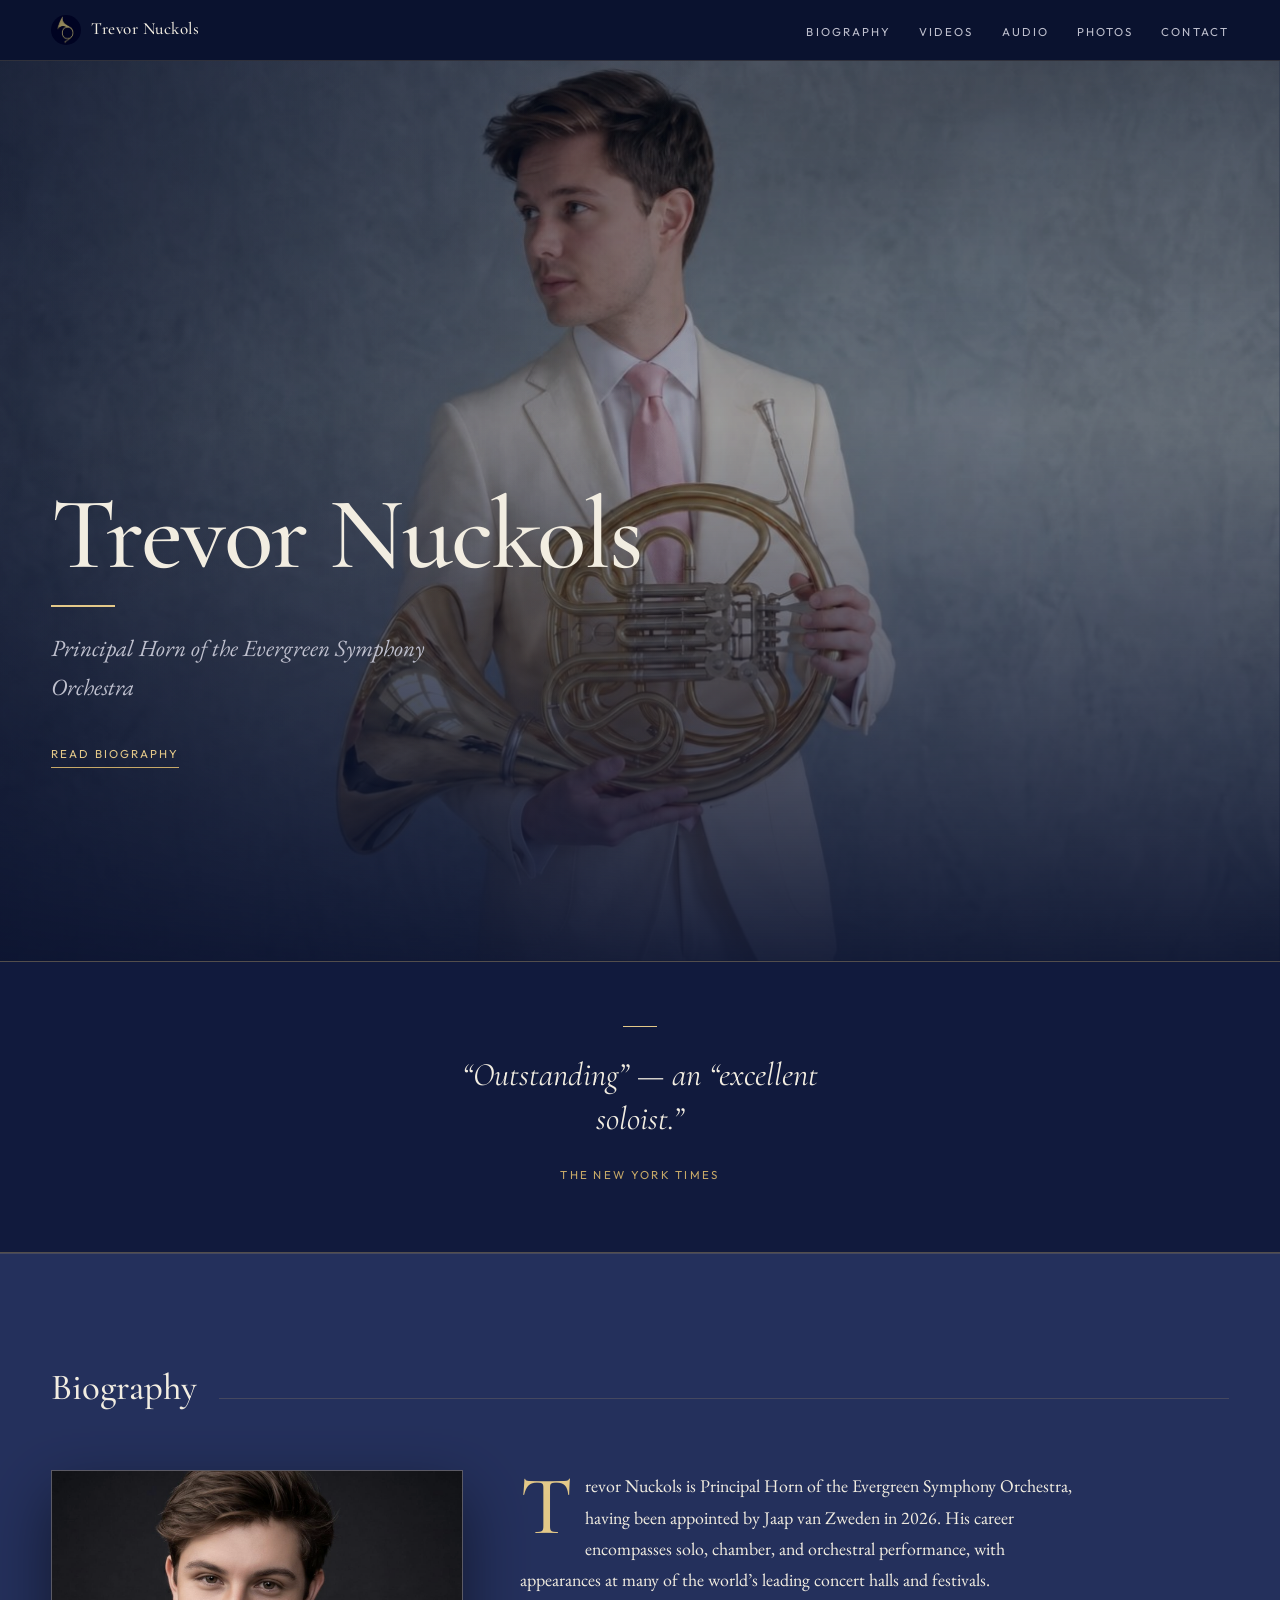
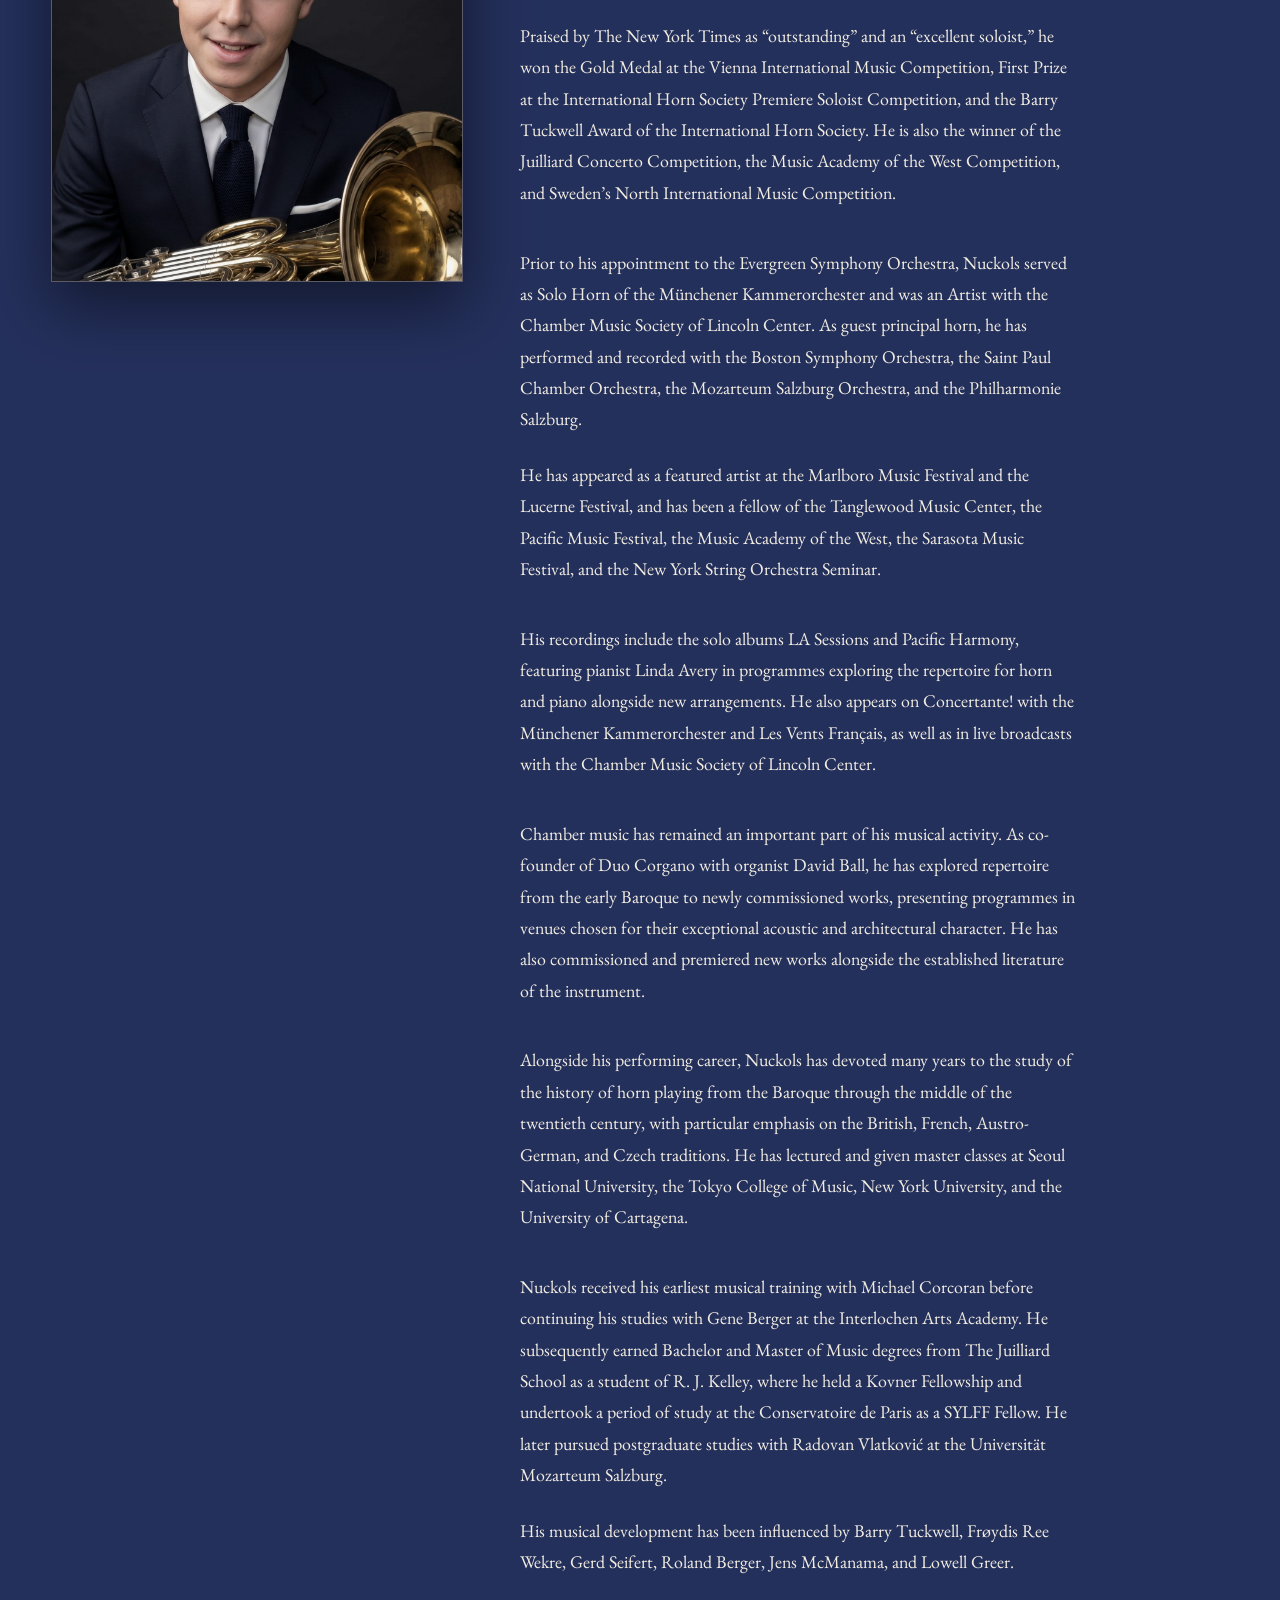
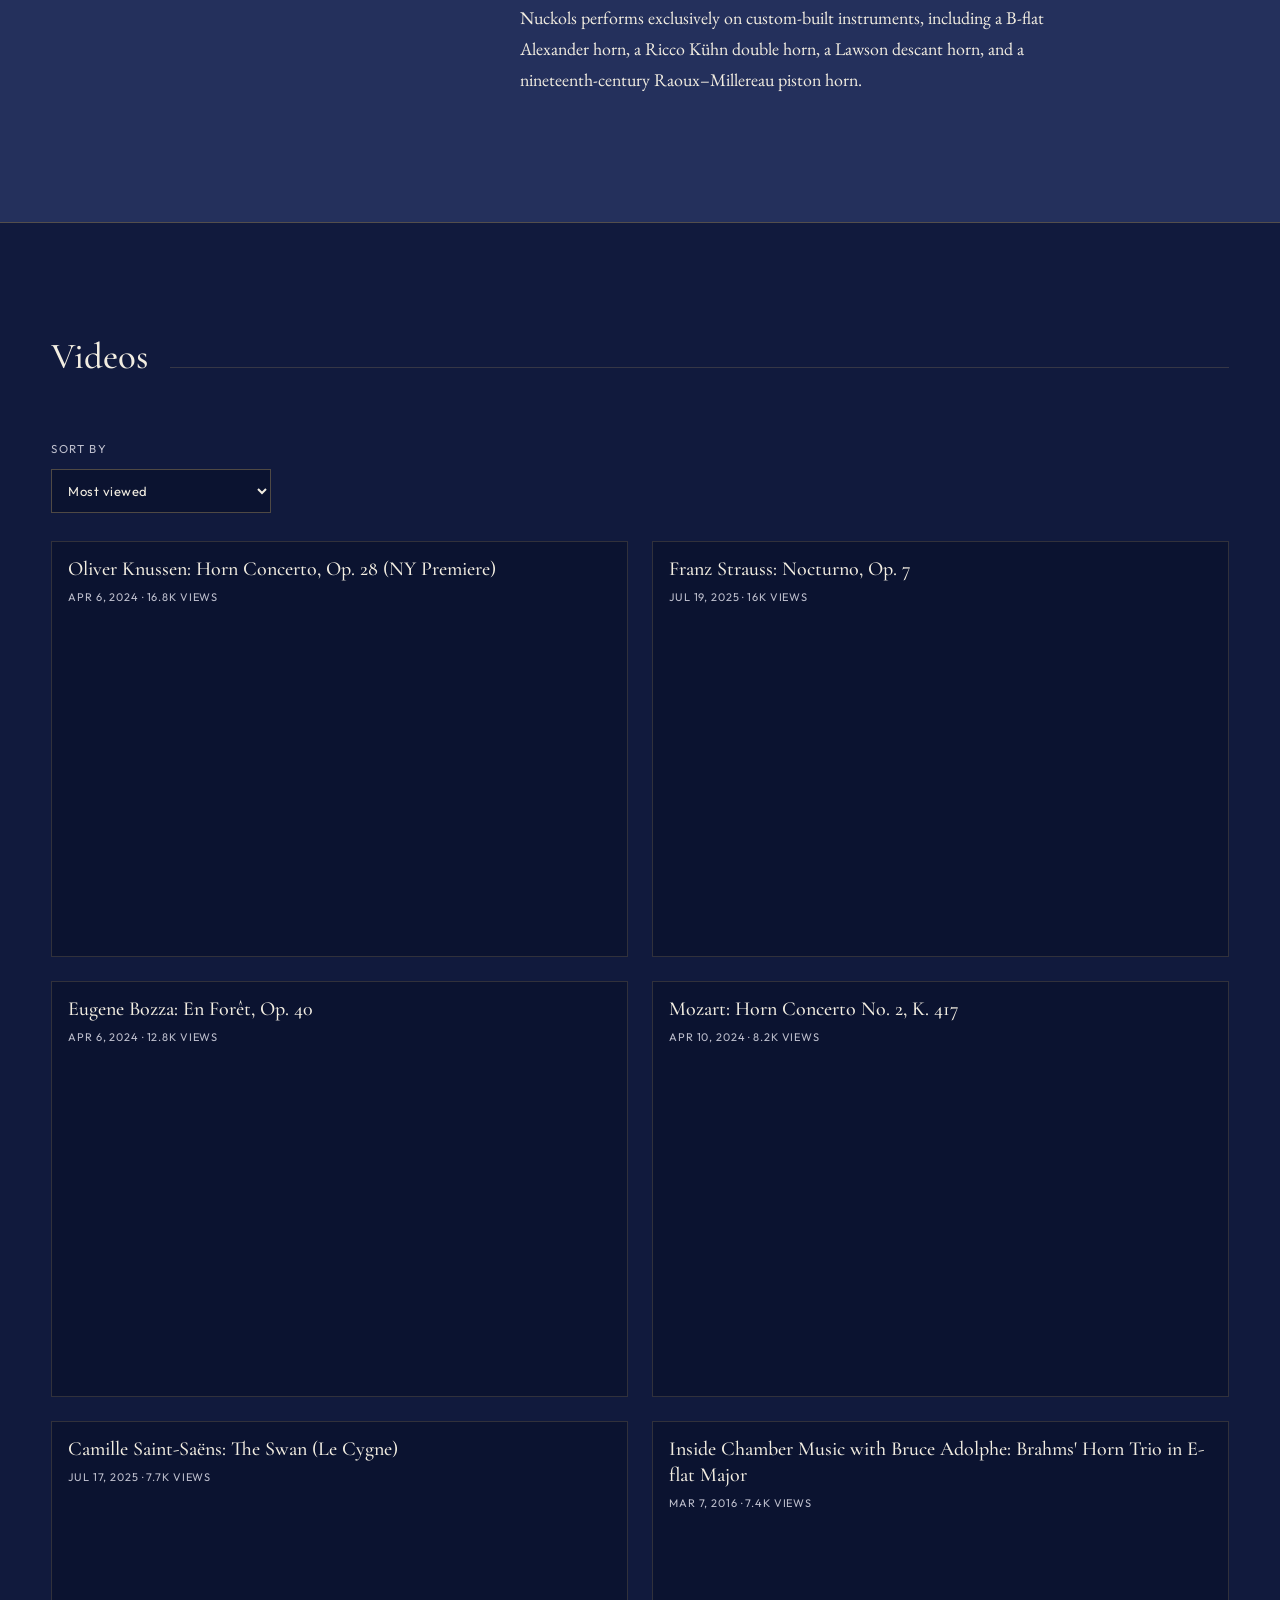
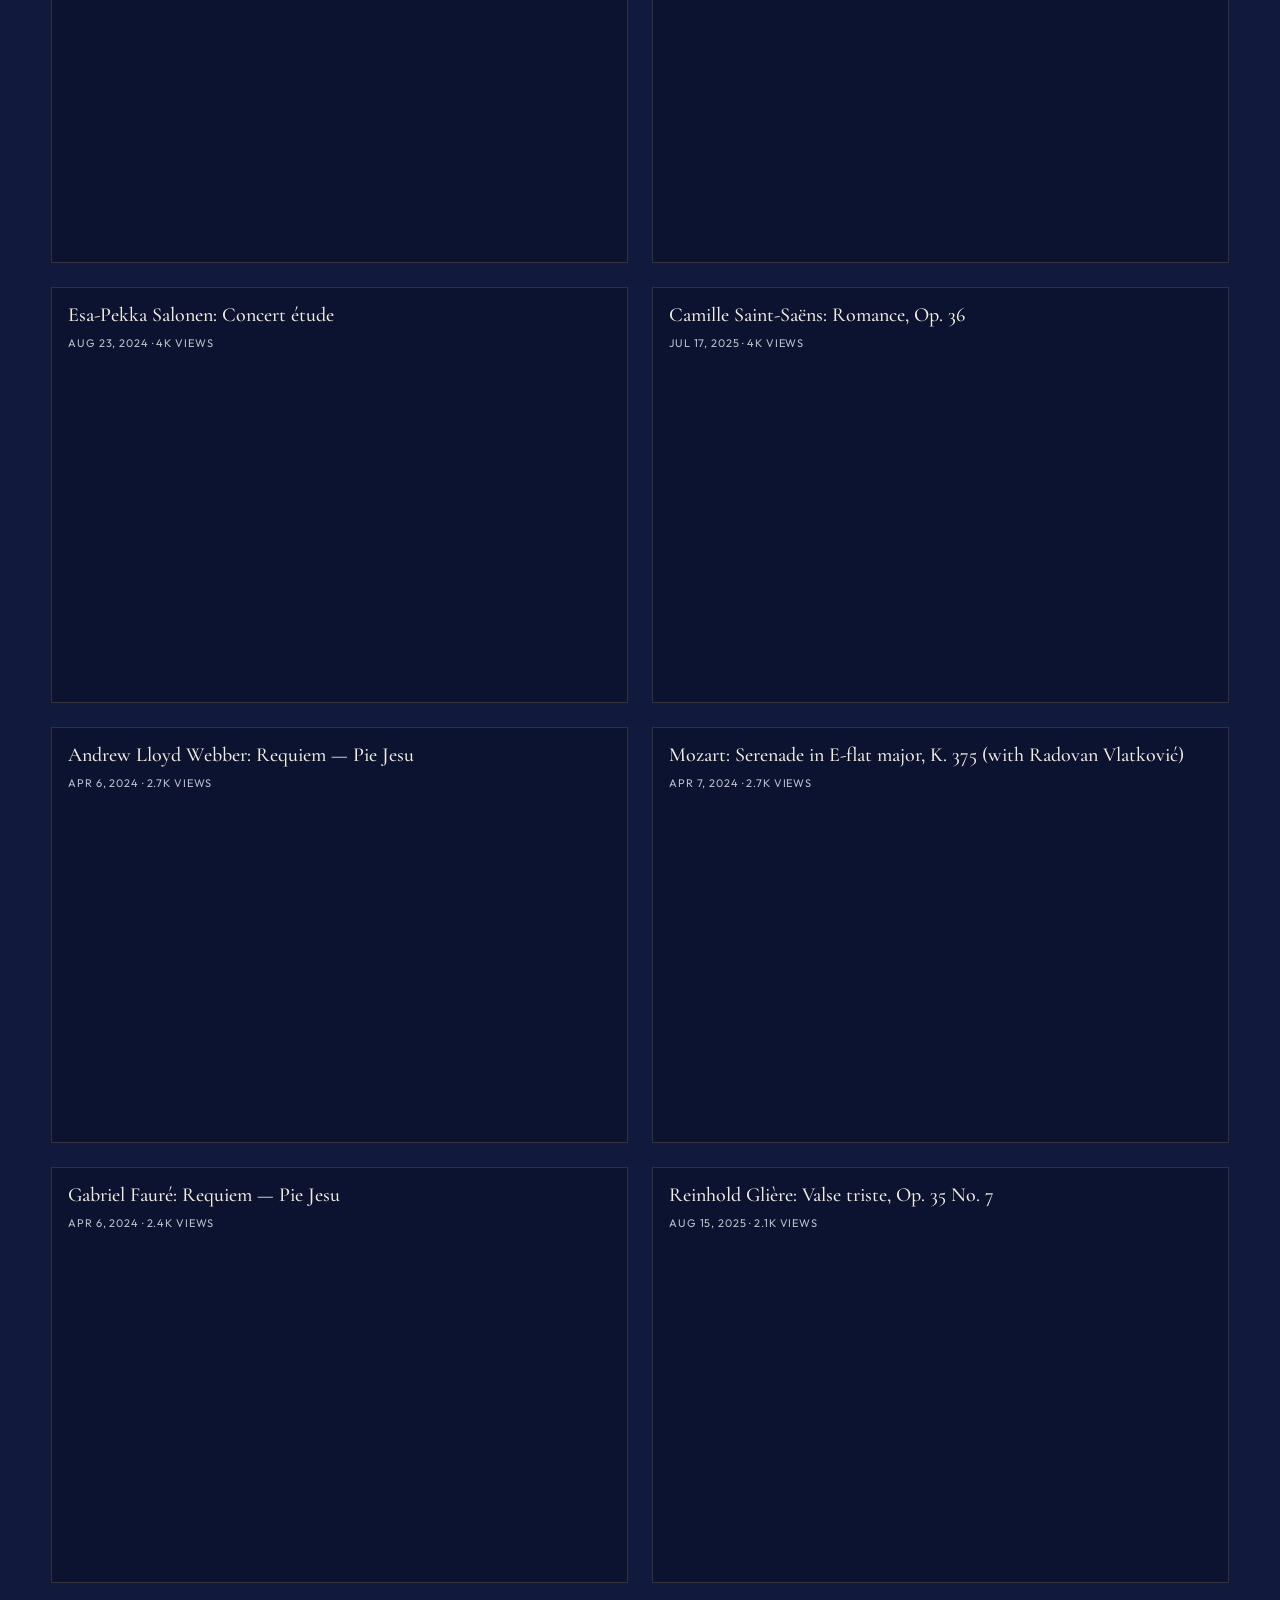
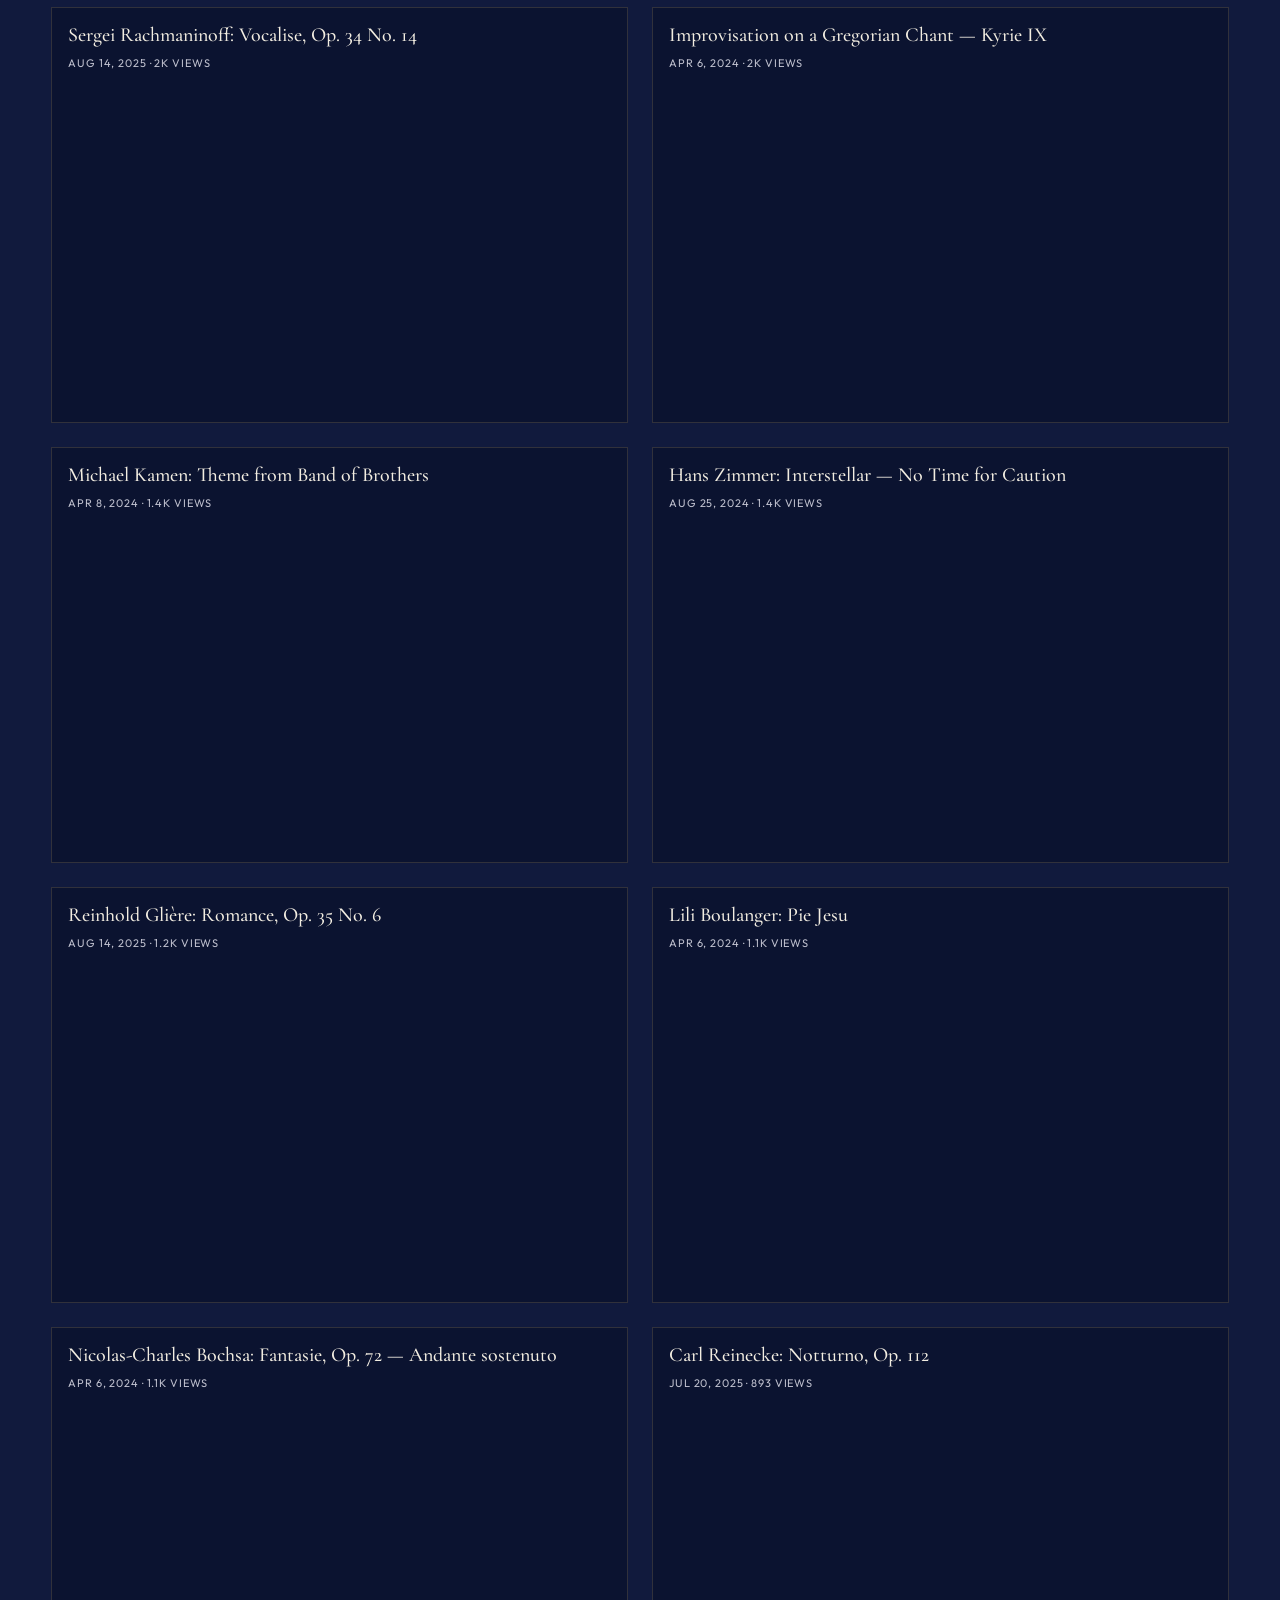
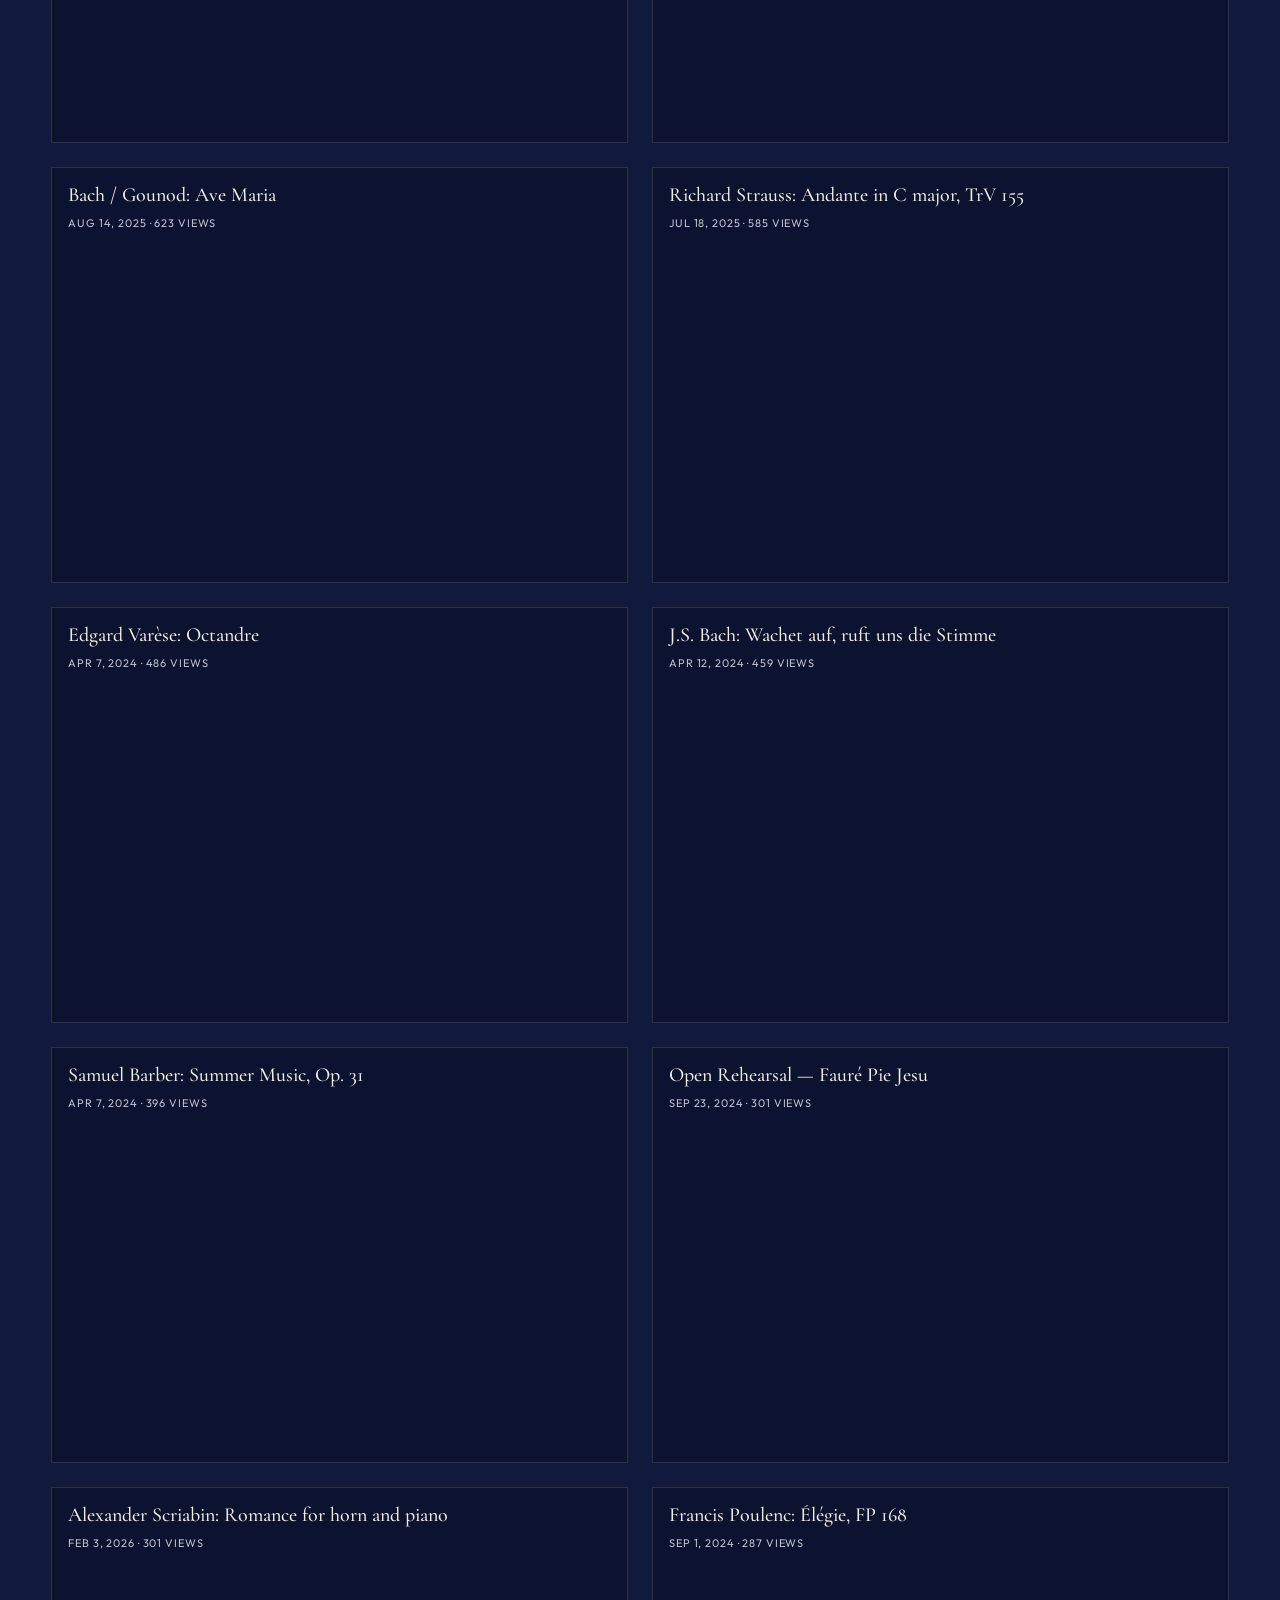
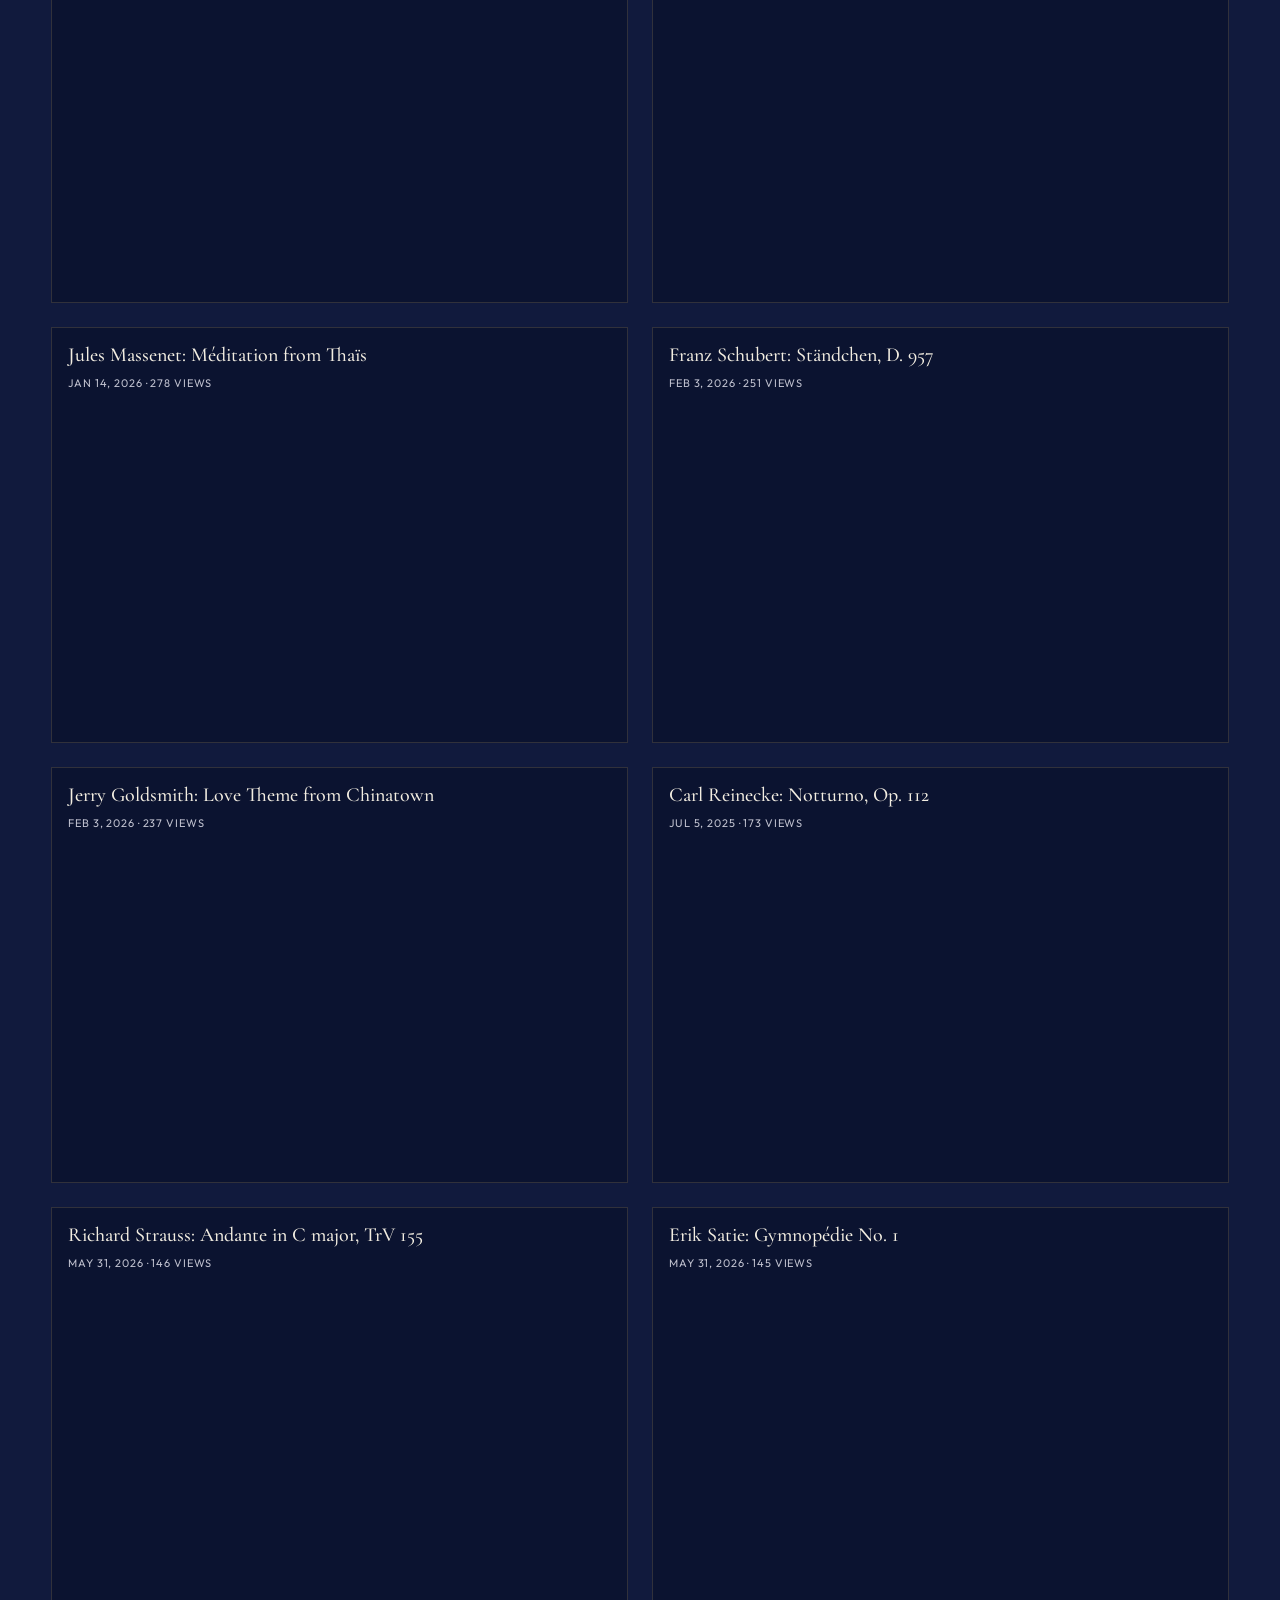
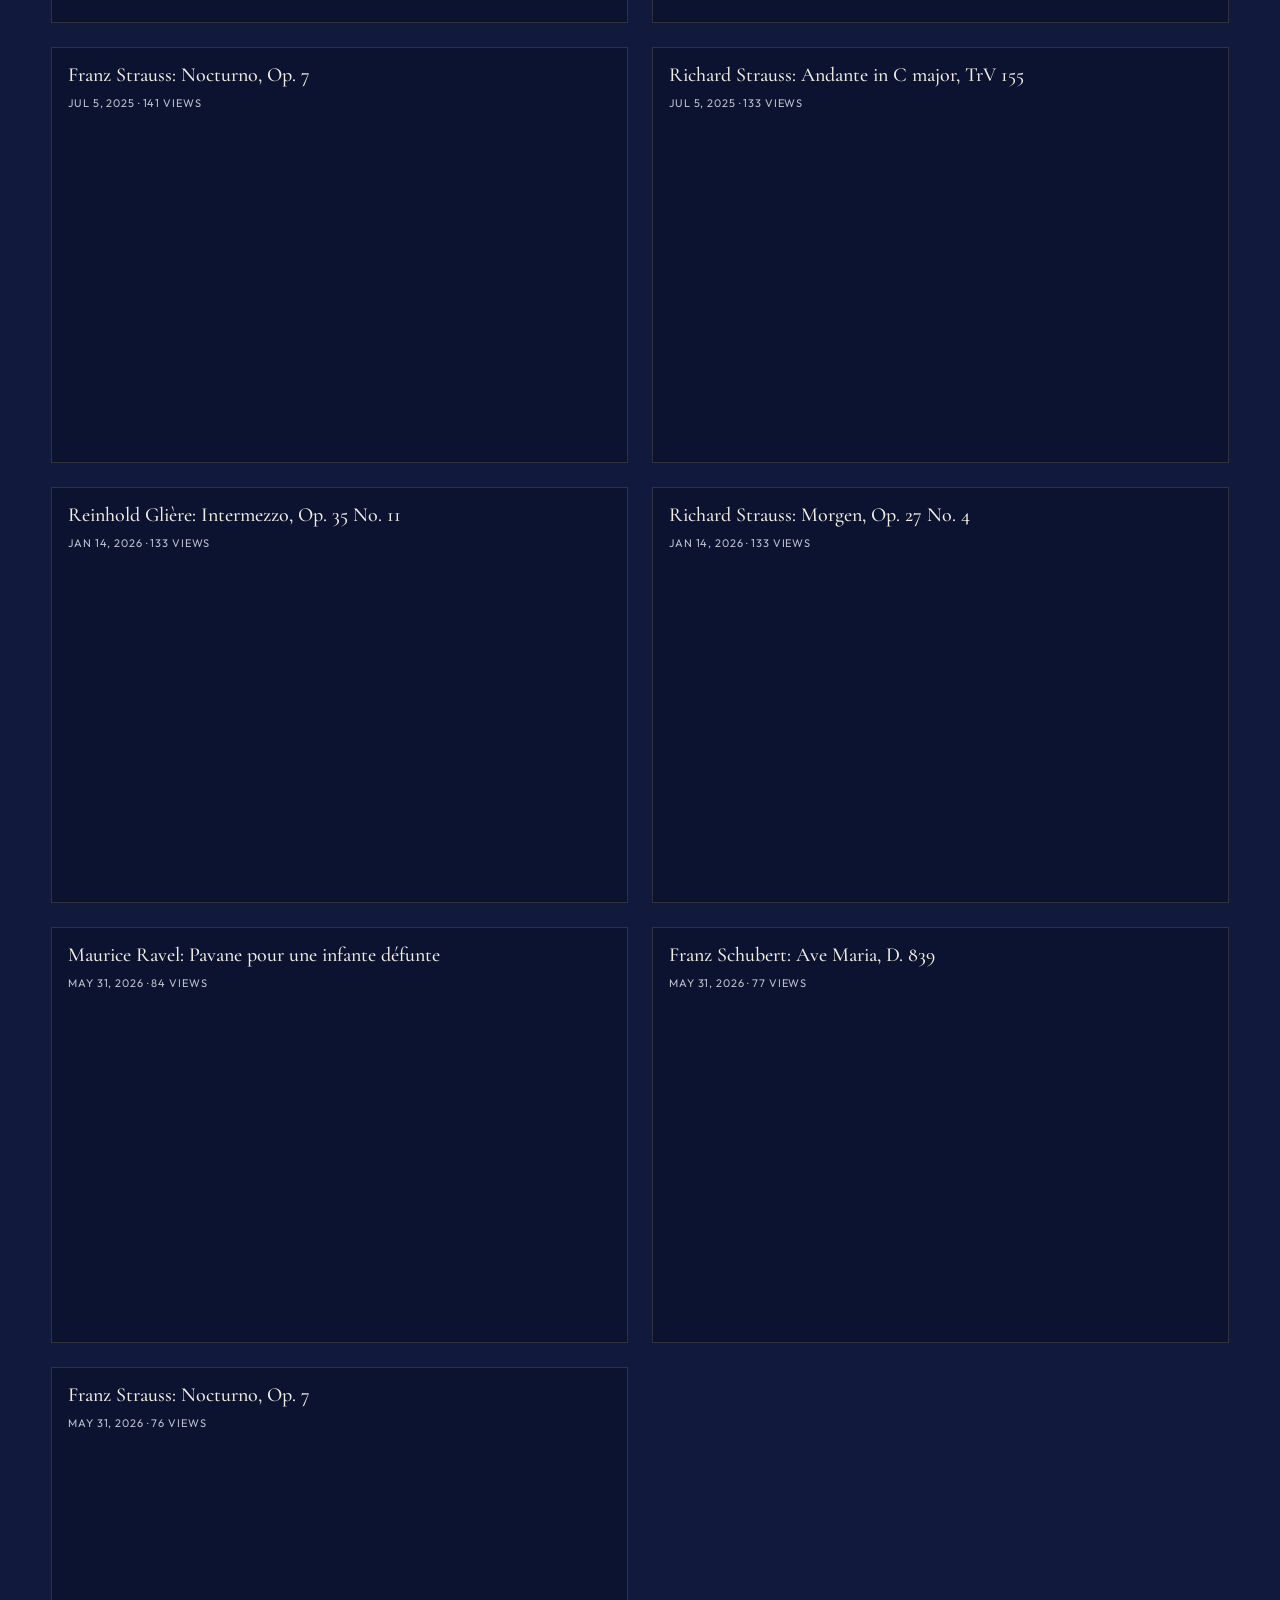
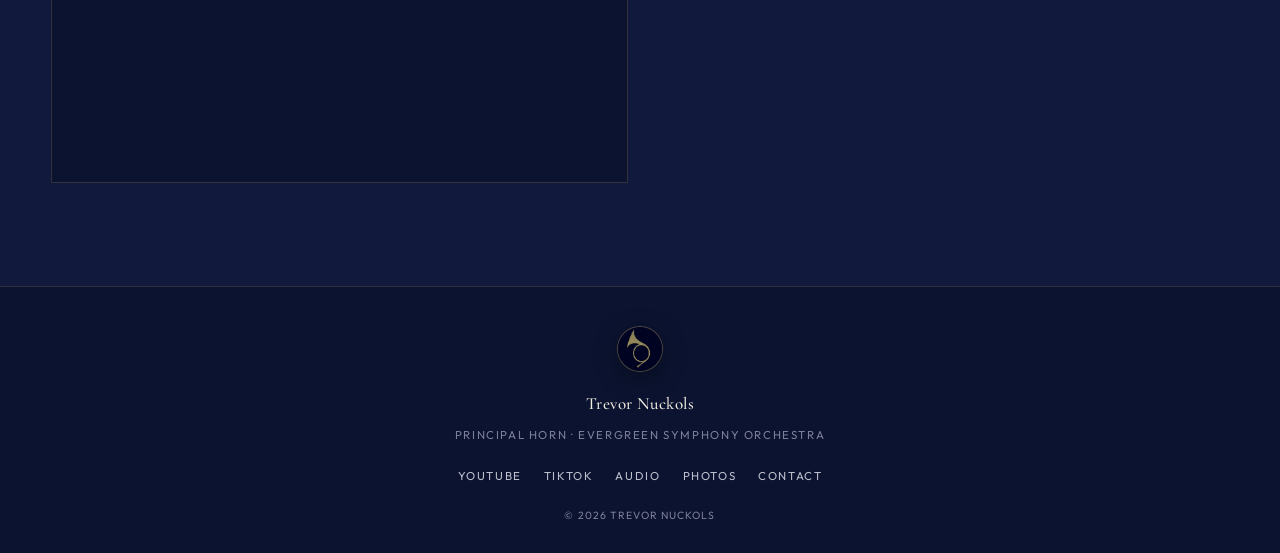
==== commit 5b403a9a: "Add Brahms trio video, Pacific Harmony album tracks, and audio album sorting. Also refresh the biogr" ====
--- a/index.html
+++ b/index.html
@@ -104,16 +104,21 @@
           </figure>
           <div class="bio-copy">
             <div class="bio-block">
-              <p class="lead"><span class="dropcap">T</span>revor Nuckols is Principal Horn of the Evergreen Symphony Orchestra, having been appointed by Jaap van Zweden in 2026. His career encompasses solo, chamber, and orchestral performance, taking him to many of the world&rsquo;s leading concert halls and festivals.</p>
+              <p class="lead"><span class="dropcap">T</span>revor Nuckols is Principal Horn of the Evergreen Symphony Orchestra, having been appointed by Jaap van Zweden in 2026. His career encompasses solo, chamber, and orchestral performance, with appearances at many of the world&rsquo;s leading concert halls and festivals.</p>
               <p>Praised by The New York Times as &ldquo;outstanding&rdquo; and an &ldquo;excellent soloist,&rdquo; he won the Gold Medal at the Vienna International Music Competition, First Prize at the International Horn Society Premiere Soloist Competition, and the Barry Tuckwell Award of the International Horn Society. He is also the winner of the Juilliard Concerto Competition, the Music Academy of the West Competition, and Sweden&rsquo;s North International Music Competition.</p>
             </div>
 
             <div class="bio-block">
-              <p>Before his appointment to the Evergreen Symphony Orchestra, Nuckols served as Solo Horn of the M&uuml;nchener Kammerorchester and was an Artist with the Chamber Music Society of Lincoln Center. As guest principal horn, he has performed and recorded with the Boston Symphony Orchestra, the Saint Paul Chamber Orchestra, the Mozarteum Salzburg Orchestra, and the Philharmonie Salzburg. He has appeared as a featured artist at the Marlboro Music Festival and the Lucerne Festival, and has been a fellow of the Tanglewood Music Center, the Pacific Music Festival, the Music Academy of the West, the Sarasota Music Festival, and the New York String Orchestra Seminar.</p>
+              <p>Prior to his appointment to the Evergreen Symphony Orchestra, Nuckols served as Solo Horn of the M&uuml;nchener Kammerorchester and was an Artist with the Chamber Music Society of Lincoln Center. As guest principal horn, he has performed and recorded with the Boston Symphony Orchestra, the Saint Paul Chamber Orchestra, the Mozarteum Salzburg Orchestra, and the Philharmonie Salzburg.</p>
+              <p>He has appeared as a featured artist at the Marlboro Music Festival and the Lucerne Festival, and has been a fellow of the Tanglewood Music Center, the Pacific Music Festival, the Music Academy of the West, the Sarasota Music Festival, and the New York String Orchestra Seminar.</p>
             </div>
 
             <div class="bio-block">
-              <p>Chamber music occupies a central place in his artistic life. As co-founder of Duo Corgano with organist David Ball, he has explored repertoire from the early Baroque to newly commissioned works, presenting programmes in venues chosen for their exceptional acoustic and architectural character. He continues to commission and premiere new works, placing them in dialogue with the established literature of the instrument.</p>
+              <p>His recordings include the solo albums LA Sessions and Pacific Harmony, featuring pianist Linda Avery in programmes exploring the repertoire for horn and piano alongside new arrangements. He also appears on Concertante! with the M&uuml;nchener Kammerorchester and Les Vents Fran&ccedil;ais, as well as in live broadcasts with the Chamber Music Society of Lincoln Center.</p>
+            </div>
+
+            <div class="bio-block">
+              <p>Chamber music has remained an important part of his musical activity. As co-founder of Duo Corgano with organist David Ball, he has explored repertoire from the early Baroque to newly commissioned works, presenting programmes in venues chosen for their exceptional acoustic and architectural character. He has also commissioned and premiered new works alongside the established literature of the instrument.</p>
             </div>
 
             <div class="bio-block">
@@ -122,7 +127,7 @@
 
             <div class="bio-block">
               <p>Nuckols received his earliest musical training with Michael Corcoran before continuing his studies with Gene Berger at the Interlochen Arts Academy. He subsequently earned Bachelor and Master of Music degrees from The Juilliard School as a student of R. J. Kelley, where he held a Kovner Fellowship and undertook a period of study at the Conservatoire de Paris as a SYLFF Fellow. He later pursued postgraduate studies with Radovan Vlatkovi&#263; at the Universit&auml;t Mozarteum Salzburg.</p>
-              <p>His artistic development has also been shaped by Barry Tuckwell, Fr&oslash;ydis Ree Wekre, Gerd Seifert, Roland Berger, Jens McManama, and Lowell Greer.</p>
+              <p>His musical development has been influenced by Barry Tuckwell, Fr&oslash;ydis Ree Wekre, Gerd Seifert, Roland Berger, Jens McManama, and Lowell Greer.</p>
               <p>Nuckols performs exclusively on custom-built instruments, including a B-flat Alexander horn, a Ricco K&uuml;hn double horn, a Lawson descant horn, and a nineteenth-century Raoux&ndash;Millereau piston horn.</p>
             </div>
           </div>
@@ -139,7 +144,6 @@
           <div class="watch-sort-group">
             <label class="watch-sort-label" for="watch-sort">Sort by</label>
             <select id="watch-sort" class="watch-sort" name="watch-sort">
-              <option value="listed">Playlist order</option>
               <option value="newest">Newest uploads</option>
               <option value="oldest">Oldest uploads</option>
               <option value="views" selected>Most viewed</option>
@@ -169,6 +173,6 @@
     <p class="copy">&copy; <span id="year"></span> Trevor Nuckols</p>
   </footer>
 
-  <script src="js/main.js?v=41" defer></script>
+  <script src="js/main.js?v=46" defer></script>
 </body>
 </html>
--- a/css/styles.css
+++ b/css/styles.css
@@ -851,6 +851,28 @@
   gap: clamp(22px, 3vw, 30px);
 }
 
+.audio-album-heading {
+  margin: clamp(8px, 1.5vw, 14px) 0 0;
+  padding: 0;
+  list-style: none;
+}
+
+.audio-album-heading:first-child {
+  margin-top: 0;
+}
+
+.audio-album-title {
+  margin: 0;
+  font-family: "Outfit", sans-serif;
+  font-size: 11.5px;
+  font-weight: 600;
+  letter-spacing: 0.18em;
+  text-transform: uppercase;
+  color: var(--gold-bright);
+  padding-bottom: 8px;
+  border-bottom: 1px solid var(--hairline);
+}
+
 .audio-item {
   margin: 0;
   padding: 0;
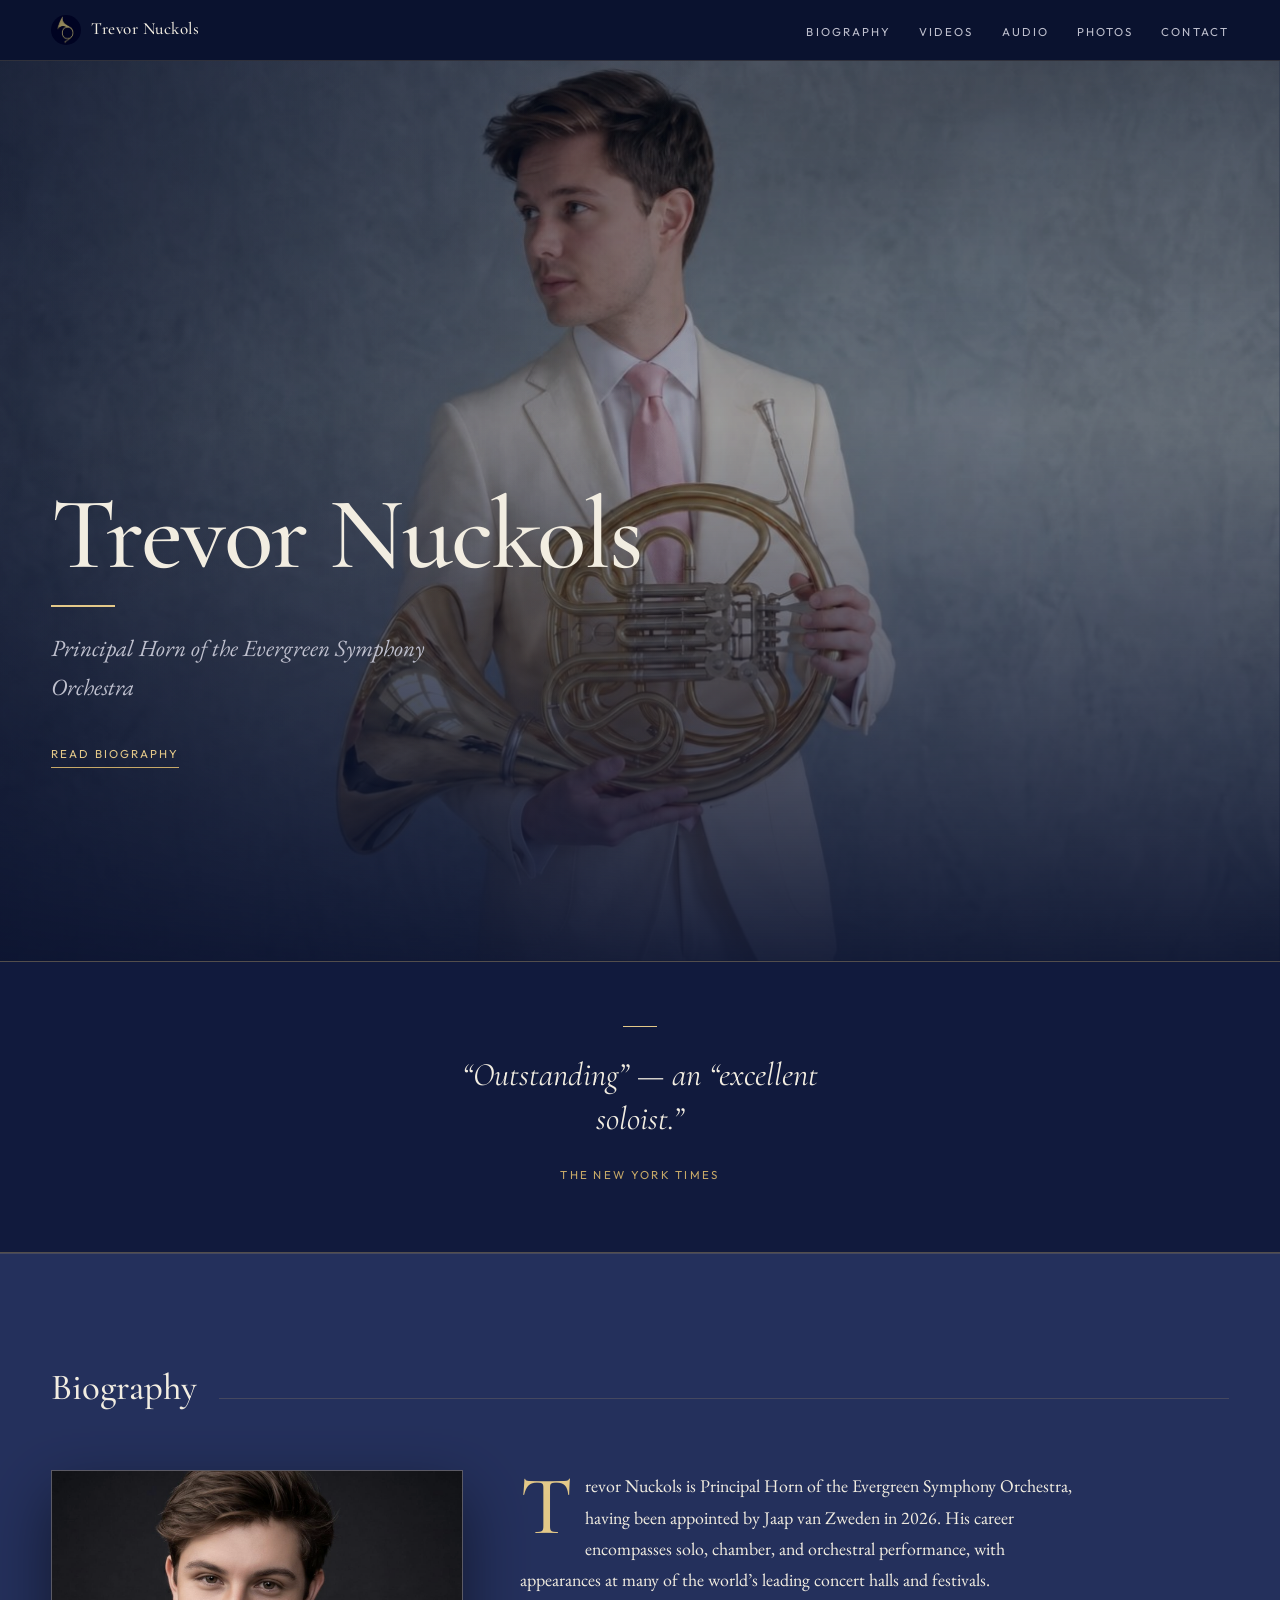
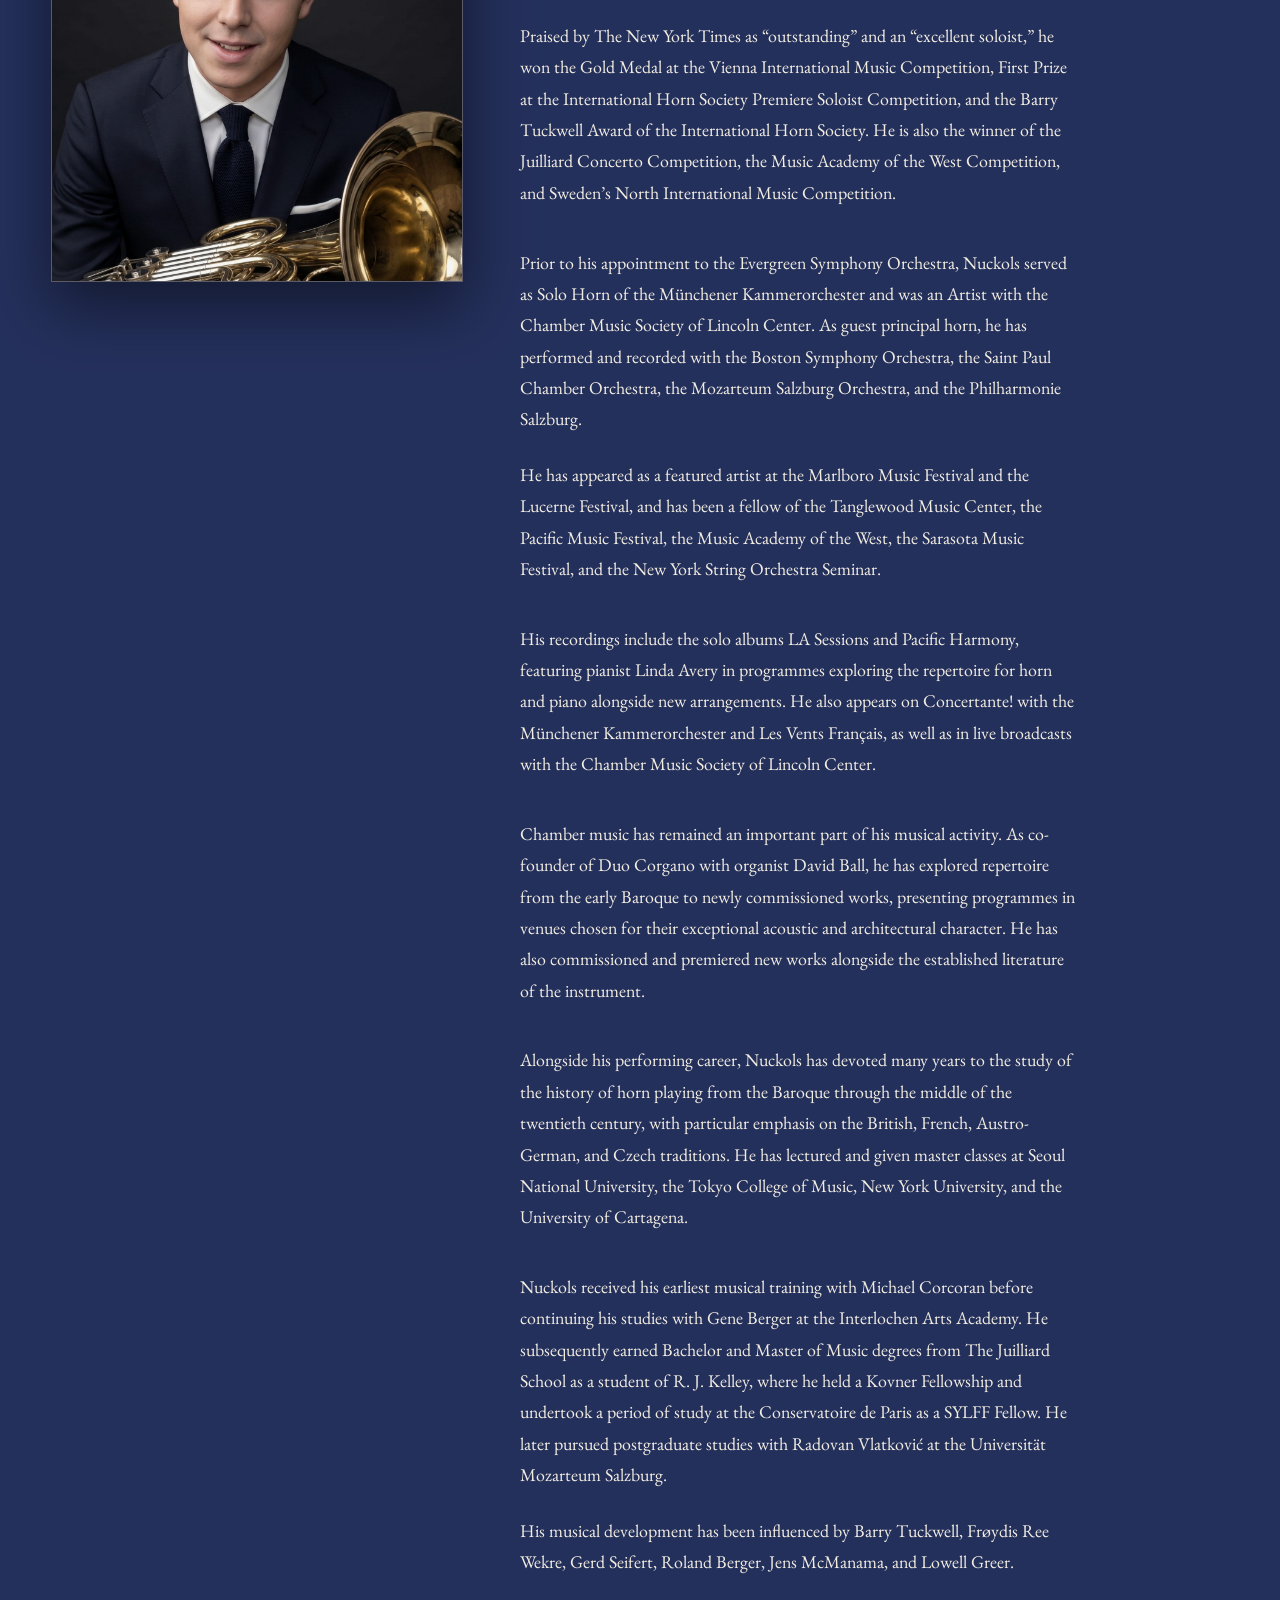
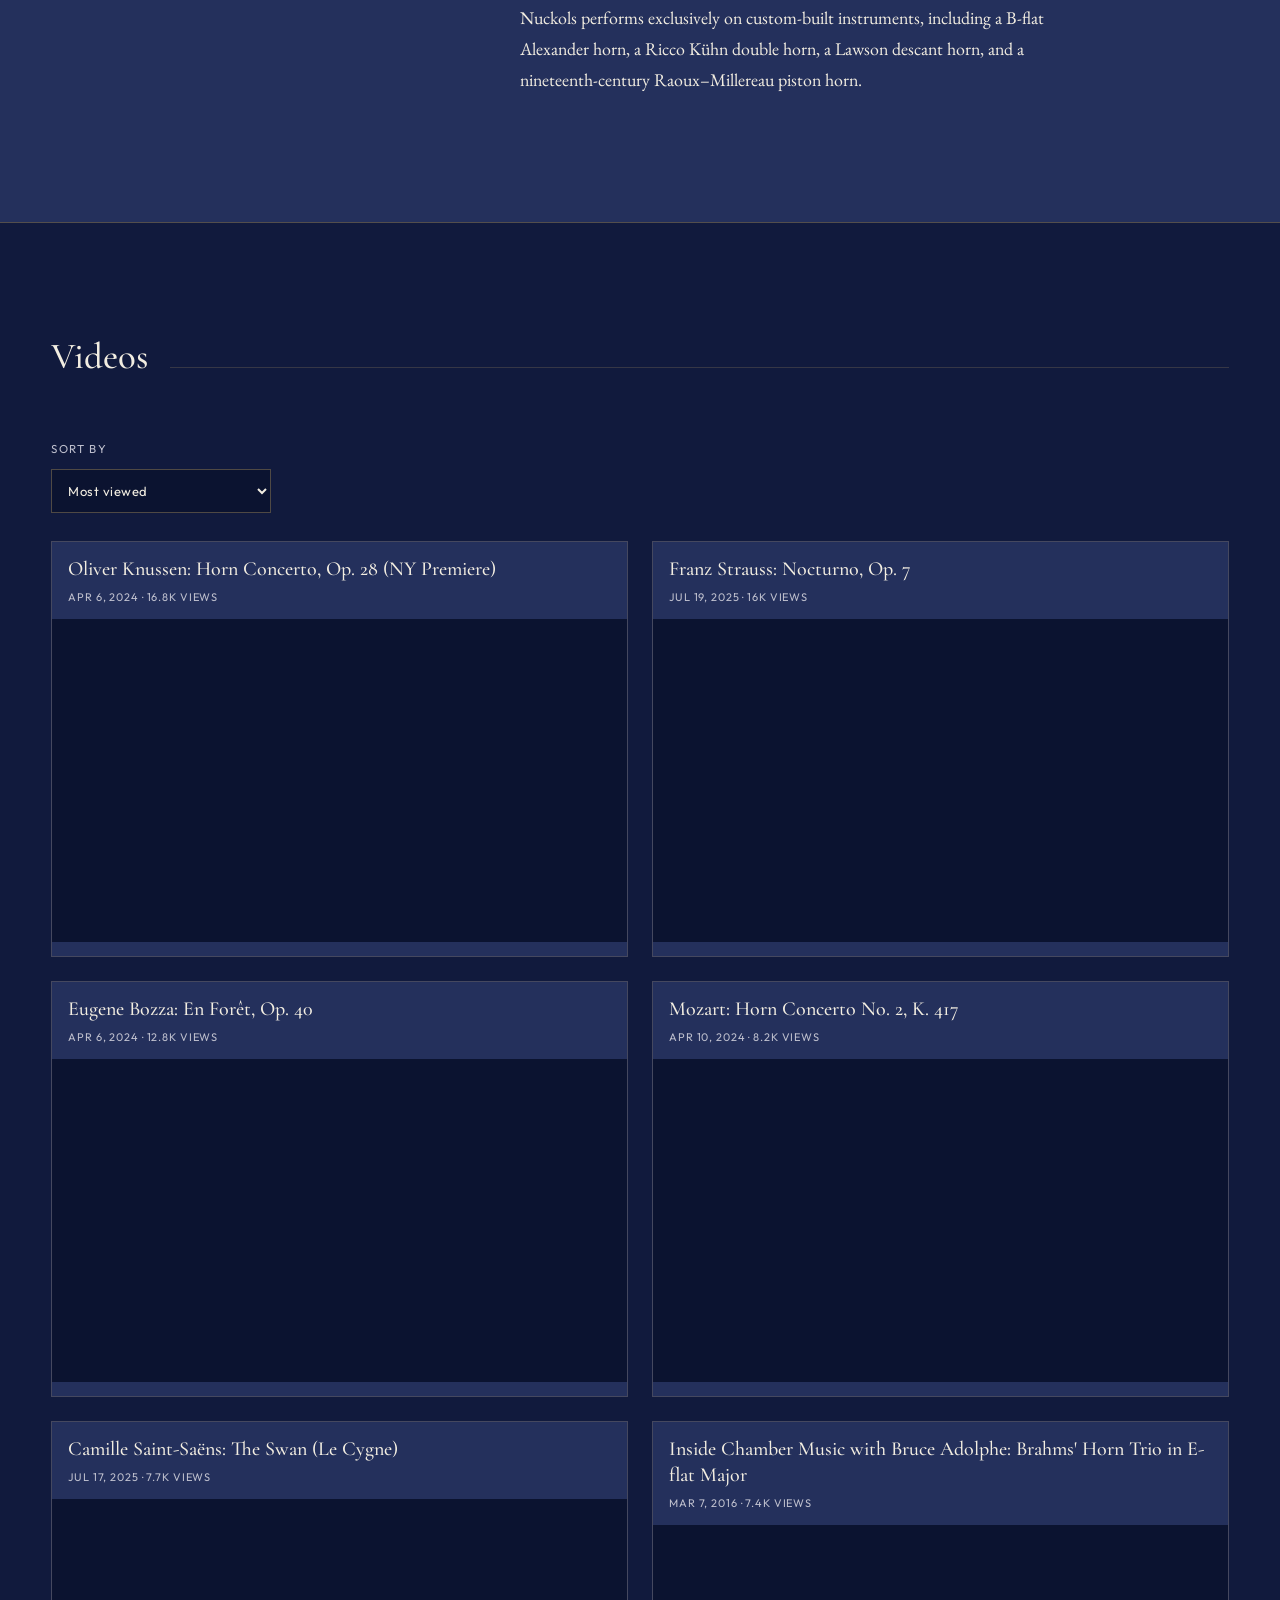
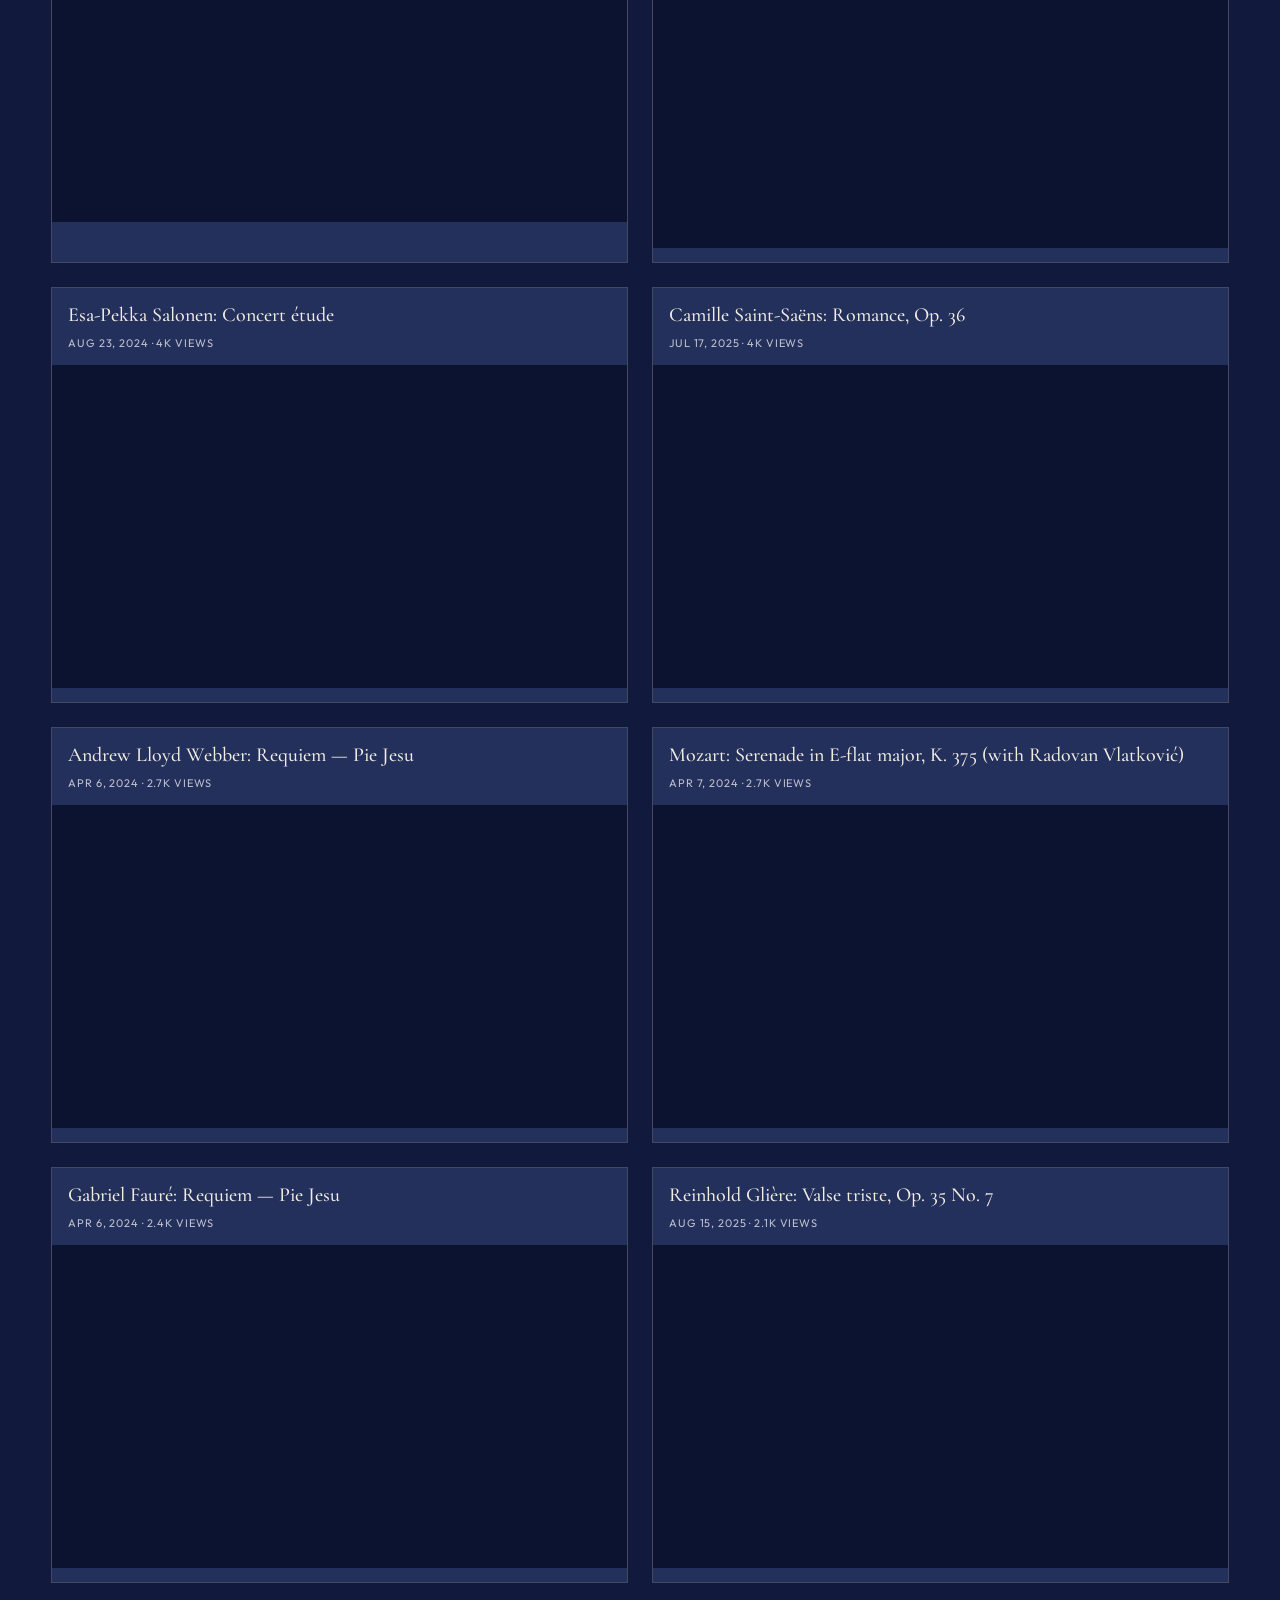
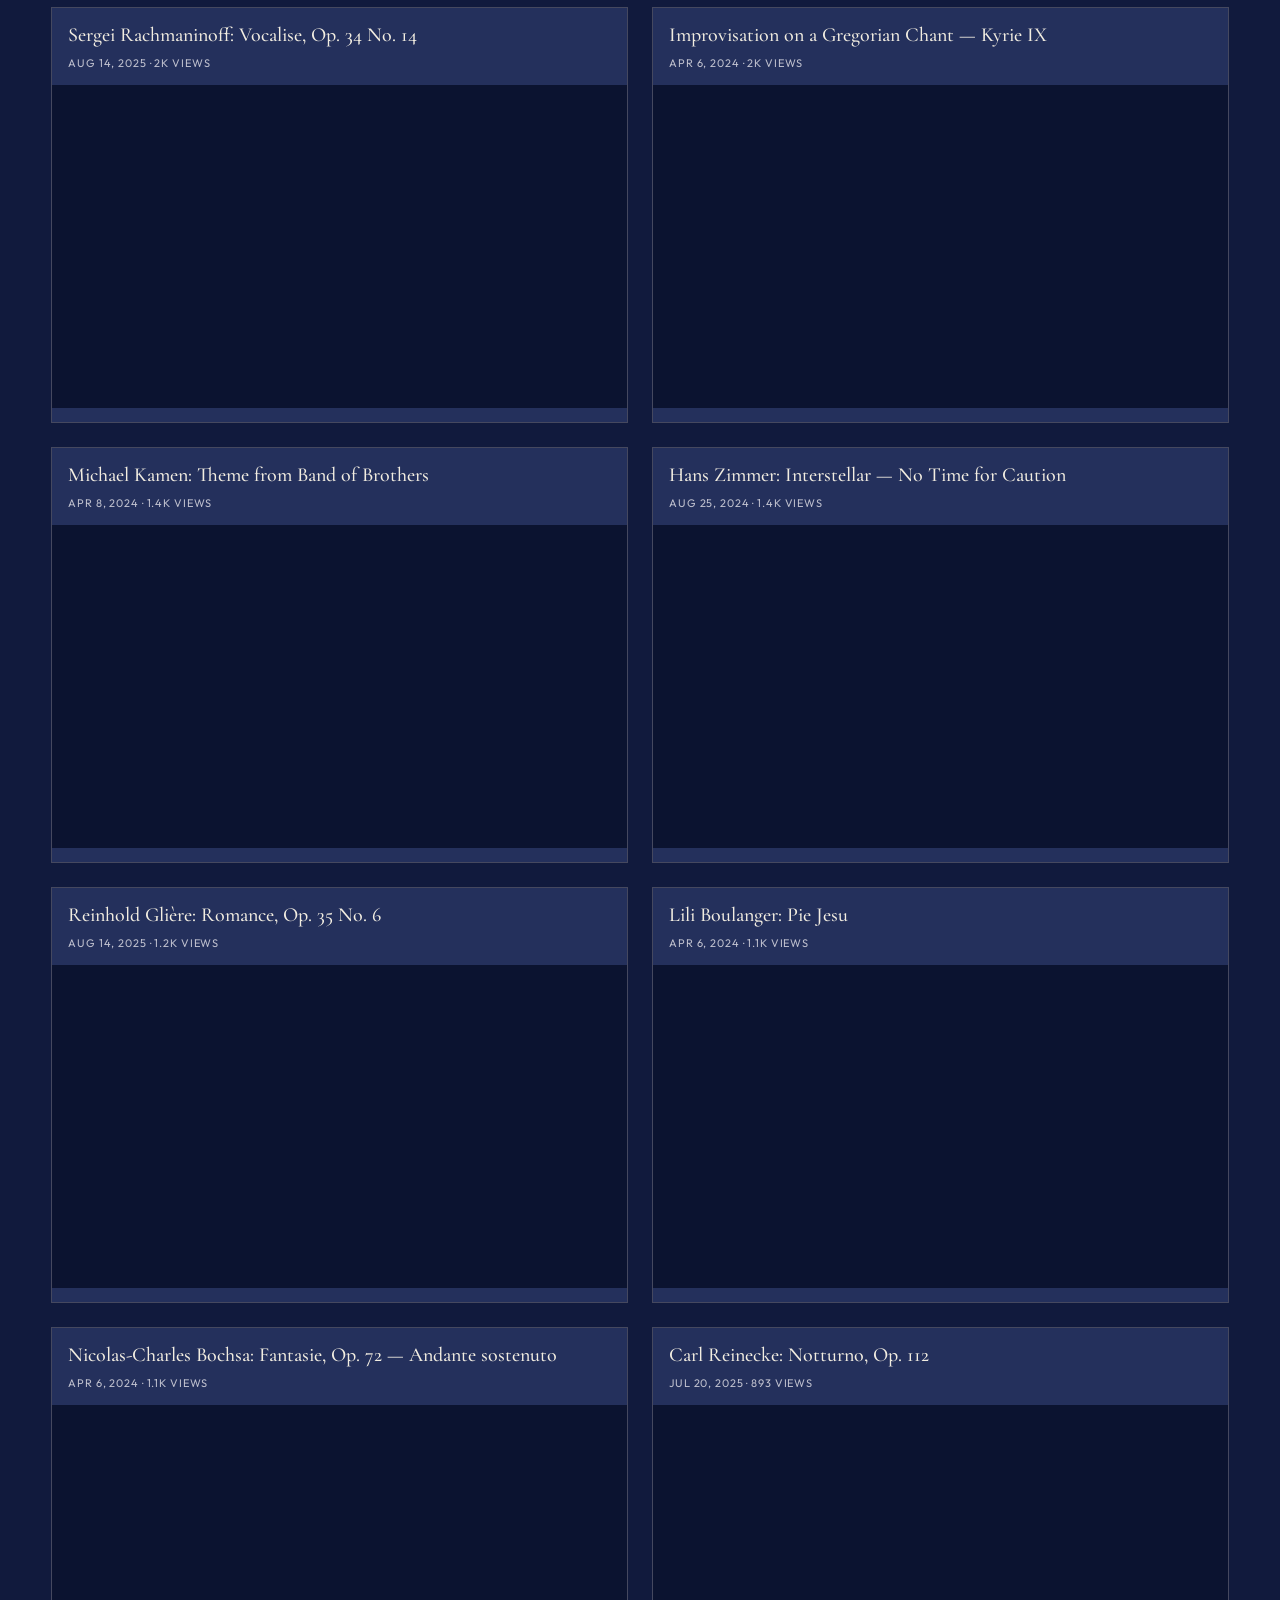
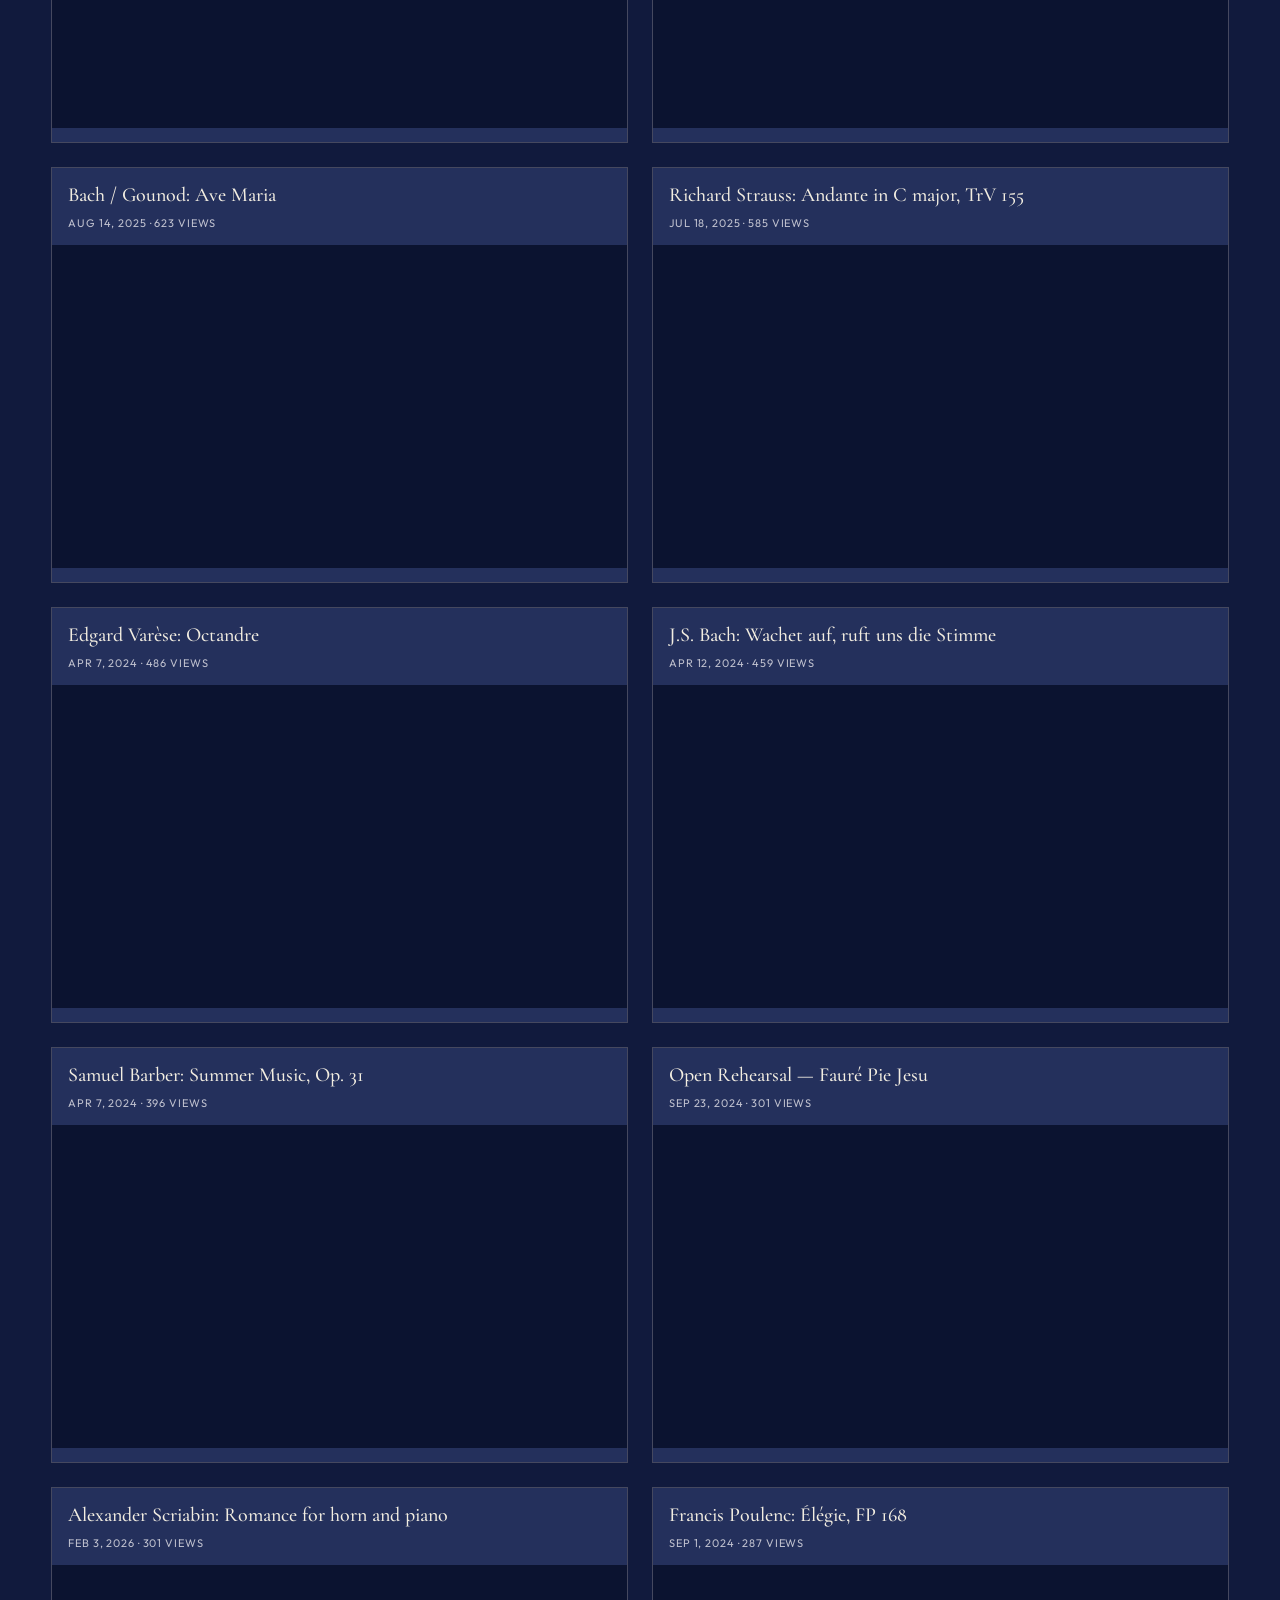
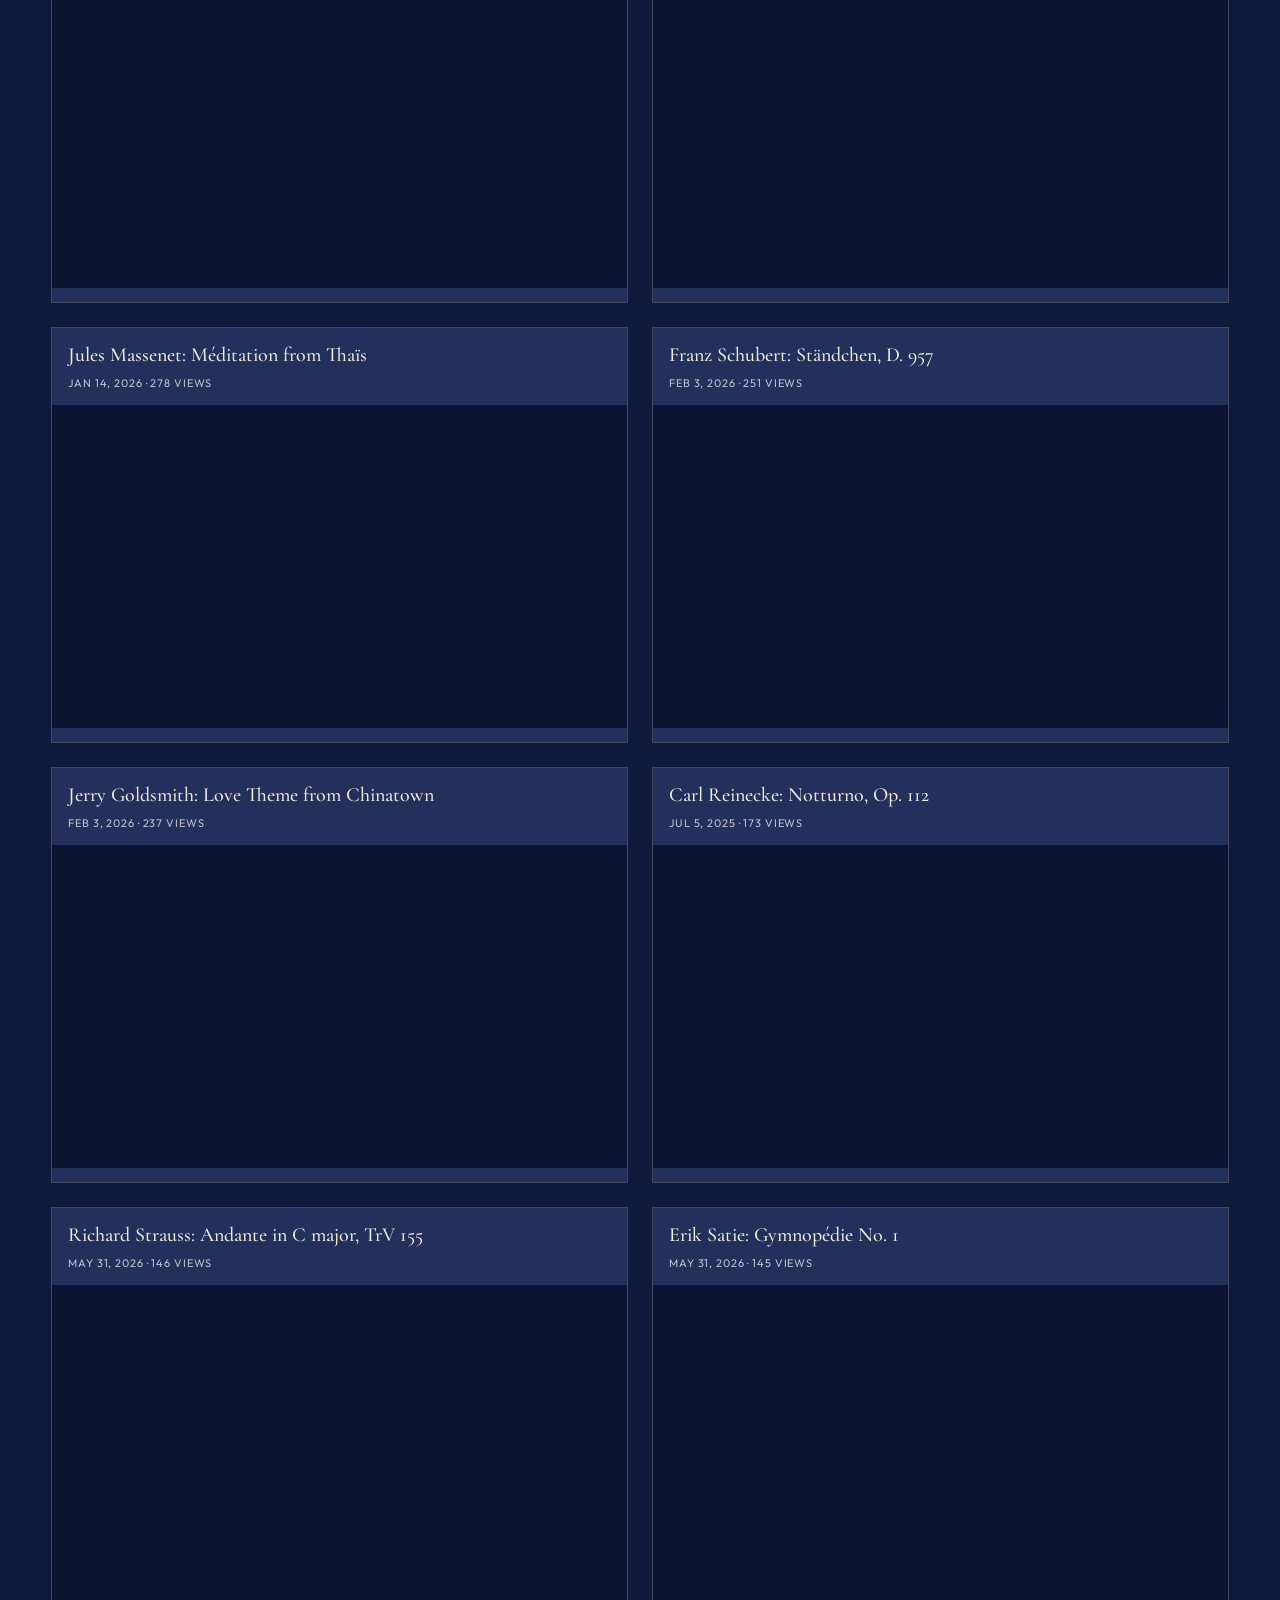
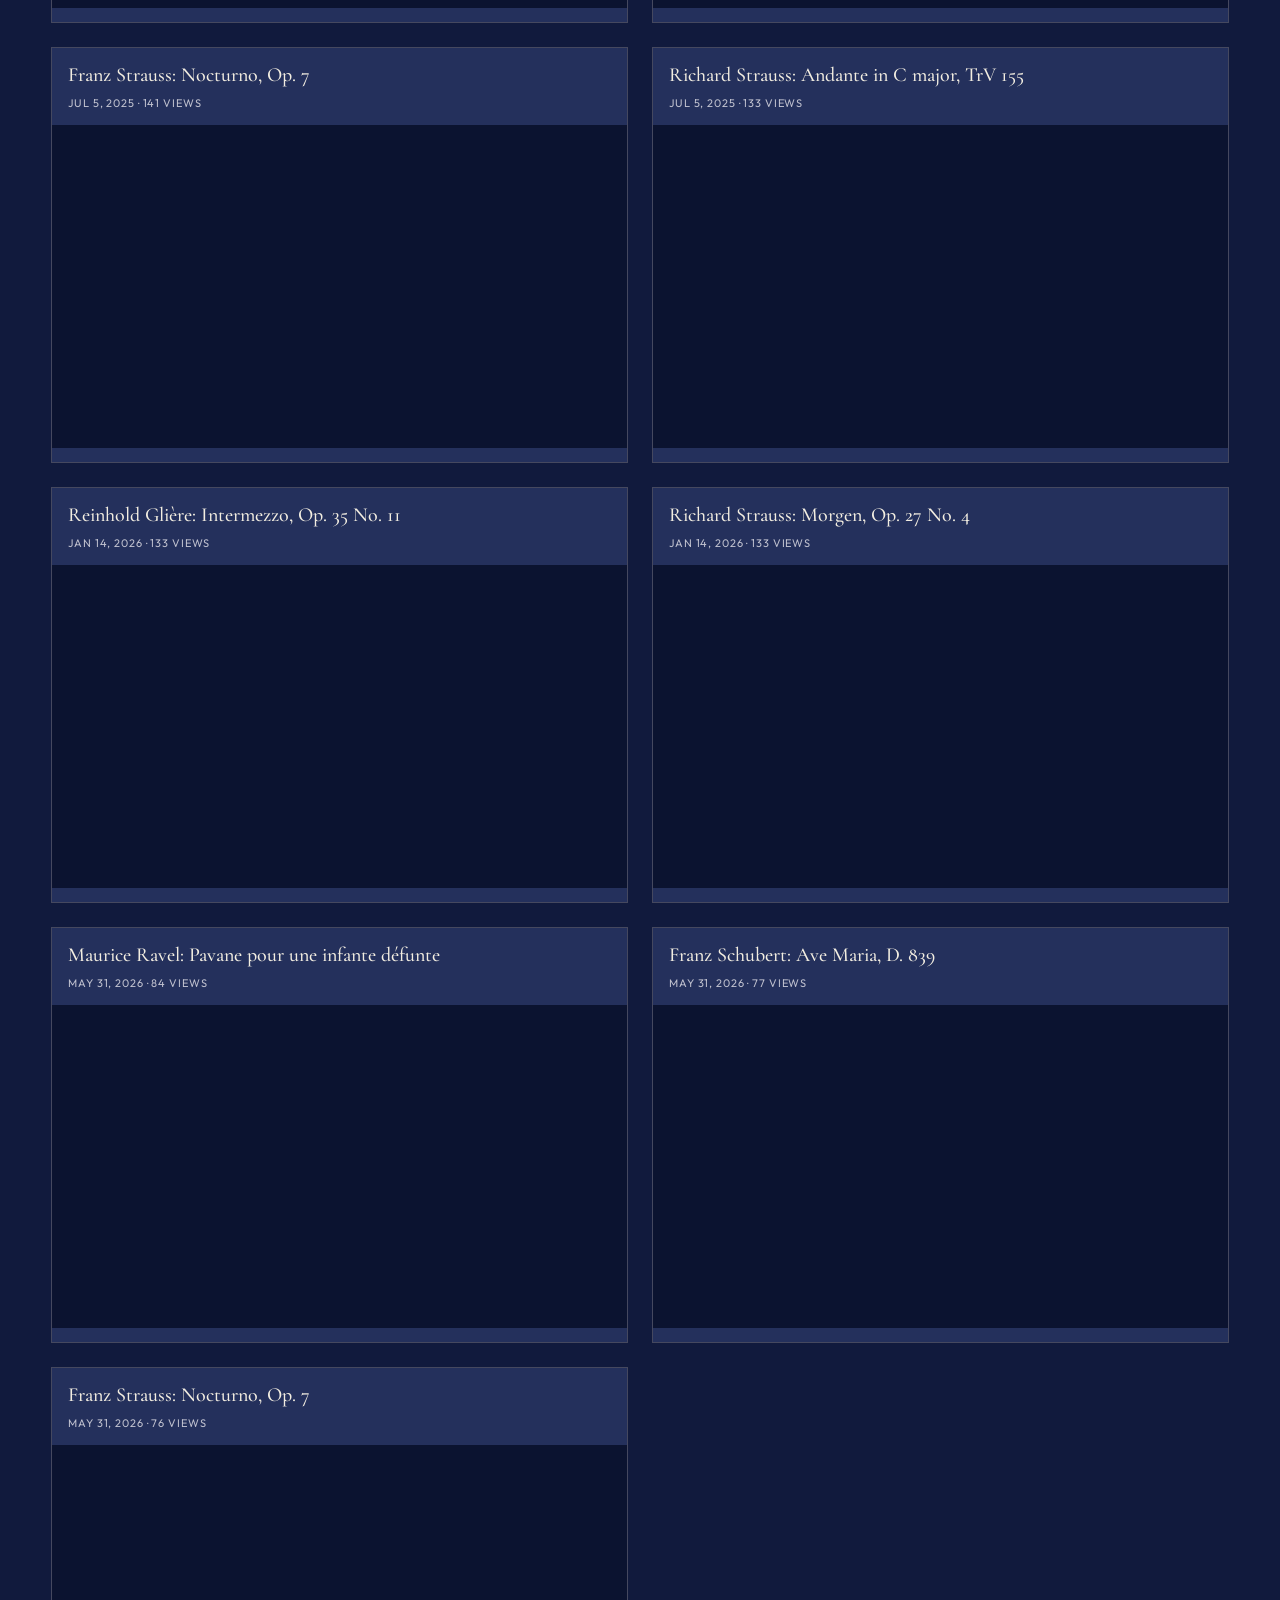
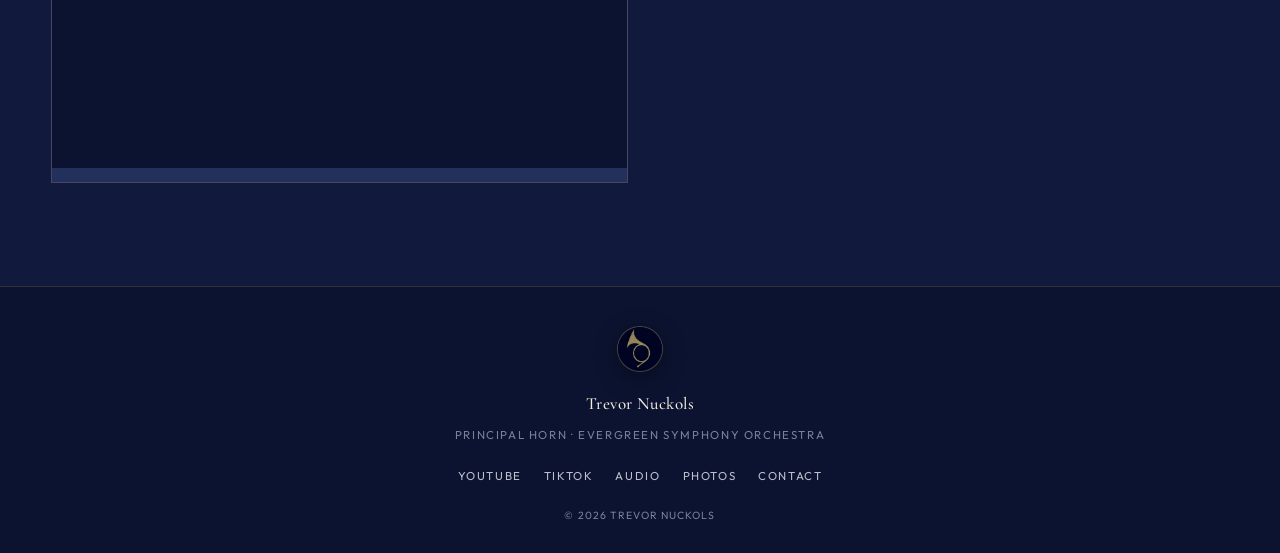
==== commit ac9571de: "Improve audio player UX with progress resume and cleaner track switching. Lighten track rows, fix on" ====
--- a/index.html
+++ b/index.html
@@ -29,7 +29,7 @@
   <link rel="preconnect" href="https://fonts.googleapis.com">
   <link rel="preconnect" href="https://fonts.gstatic.com" crossorigin>
   <link href="https://fonts.googleapis.com/css2?family=Cormorant+Garamond:ital,wght@0,400;0,500;0,600;1,400;1,500&family=EB+Garamond:ital,wght@0,400;0,500;1,400&family=Outfit:wght@400;500;600;700&display=swap" rel="stylesheet">
-  <link rel="stylesheet" href="css/styles.css?v=41">
+  <link rel="stylesheet" href="css/styles.css?v=42">
   <script type="application/ld+json">
   {
     "@context": "https://schema.org",
--- a/css/styles.css
+++ b/css/styles.css
@@ -875,7 +875,11 @@
 
 .audio-item {
   margin: 0;
-  padding: 0;
+  padding: clamp(14px, 2.2vw, 20px);
+  border: 1px solid var(--hairline);
+  background:
+    linear-gradient(180deg, rgba(255, 255, 255, 0.08), rgba(255, 255, 255, 0.02)),
+    var(--panel-2);
 }
 
 .audio-item-title {
@@ -902,7 +906,7 @@
   min-height: 48px;
   padding: 8px 12px;
   border: 1px solid var(--hairline);
-  background: linear-gradient(180deg, rgba(255, 255, 255, 0.04), transparent), var(--night);
+  background: rgba(11, 19, 48, 0.45);
 }
 
 .audio-play {
@@ -916,13 +920,21 @@
   justify-content: center;
   cursor: pointer;
   flex-shrink: 0;
+  touch-action: manipulation;
+  -webkit-tap-highlight-color: transparent;
   transition: border-color 0.2s ease, color 0.2s ease, background 0.2s ease;
 }
 
-.audio-play:hover,
 .audio-play:focus-visible {
   border-color: var(--gold);
   color: var(--gold-bright);
+}
+
+@media (hover: hover) and (pointer: fine) {
+  .audio-play:hover {
+    border-color: var(--gold);
+    color: var(--gold-bright);
+  }
 }
 
 .audio-item.is-playing .audio-play,
@@ -991,12 +1003,19 @@
   align-items: center;
   justify-content: center;
   cursor: pointer;
+  touch-action: manipulation;
+  -webkit-tap-highlight-color: transparent;
   transition: color 0.2s ease;
 }
 
-.audio-mute:hover,
 .audio-mute:focus-visible {
   color: var(--gold-bright);
+}
+
+@media (hover: hover) and (pointer: fine) {
+  .audio-mute:hover {
+    color: var(--gold-bright);
+  }
 }
 
 .audio-mute svg {
@@ -1052,7 +1071,7 @@
 }
 
 .watch-card {
-  background: var(--night);
+  background: #24305c;
   border: 1px solid var(--hairline);
   min-width: 0;
   overflow: visible;
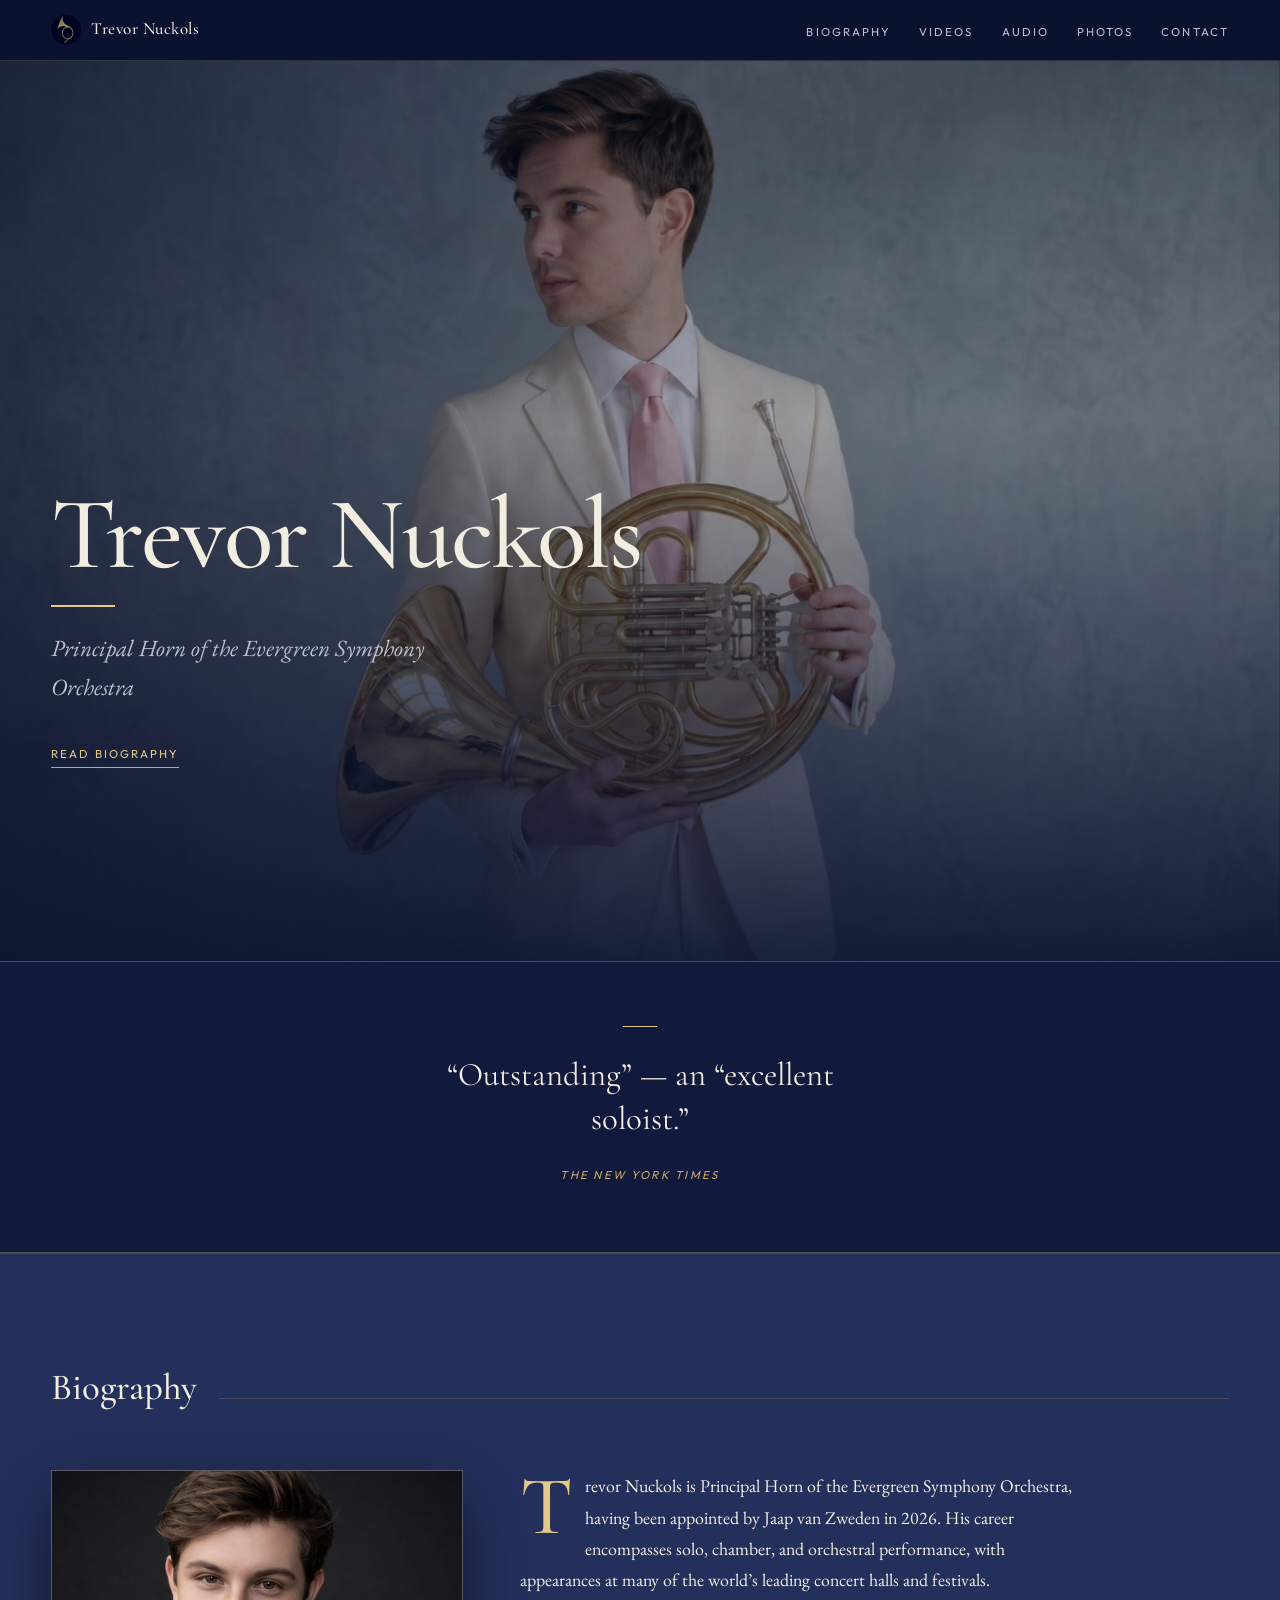
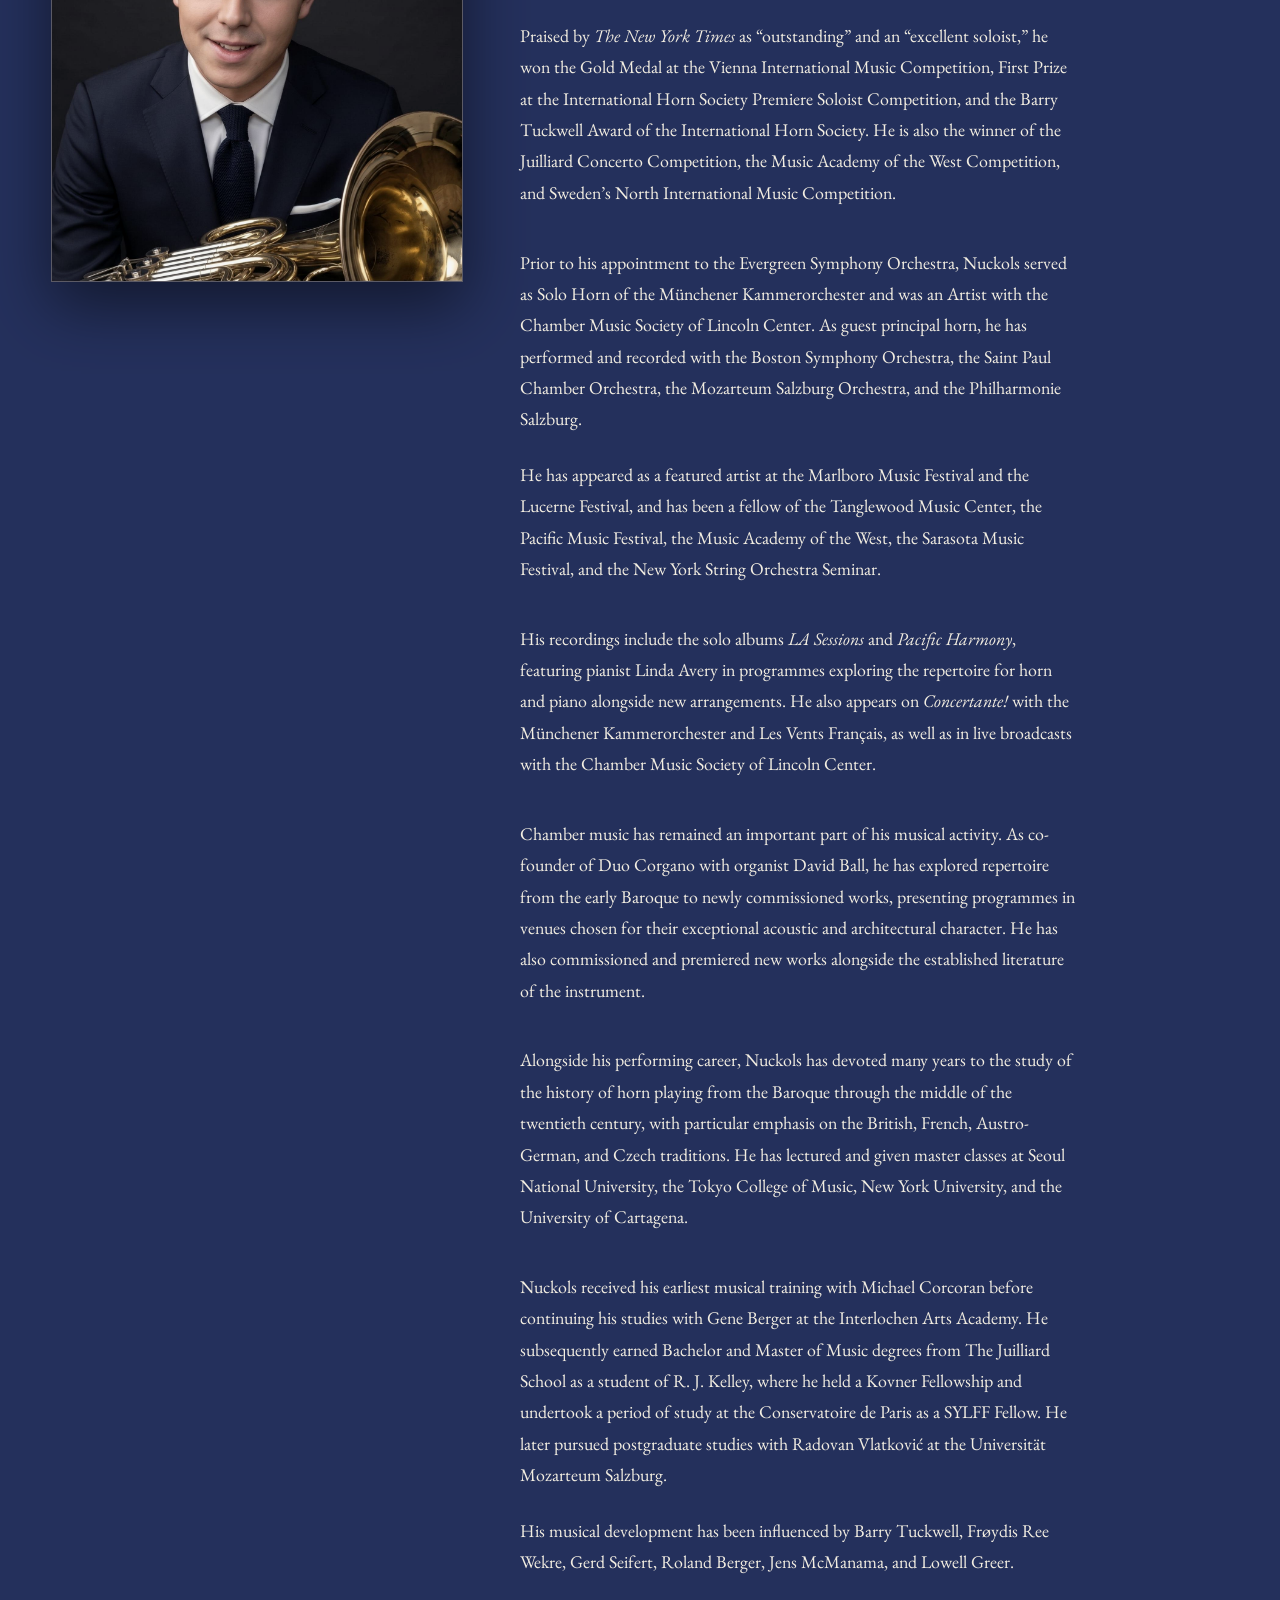
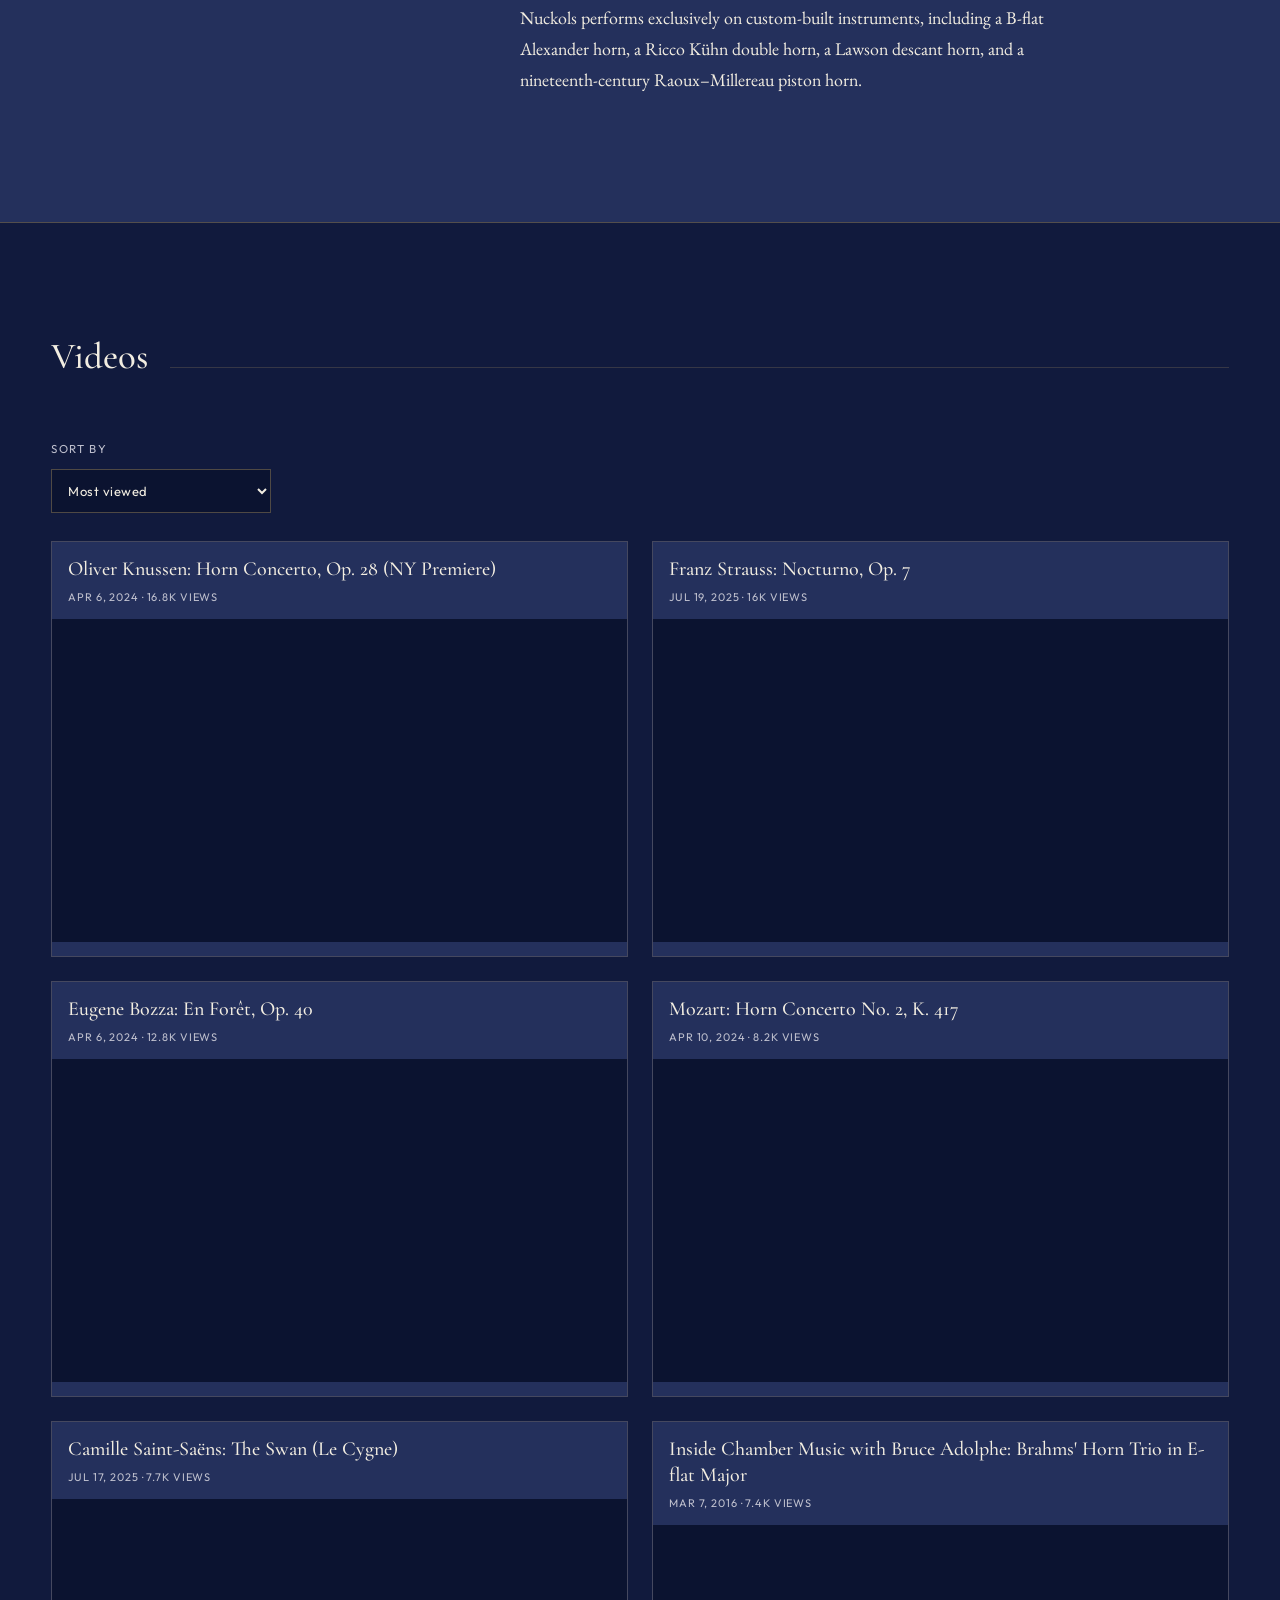
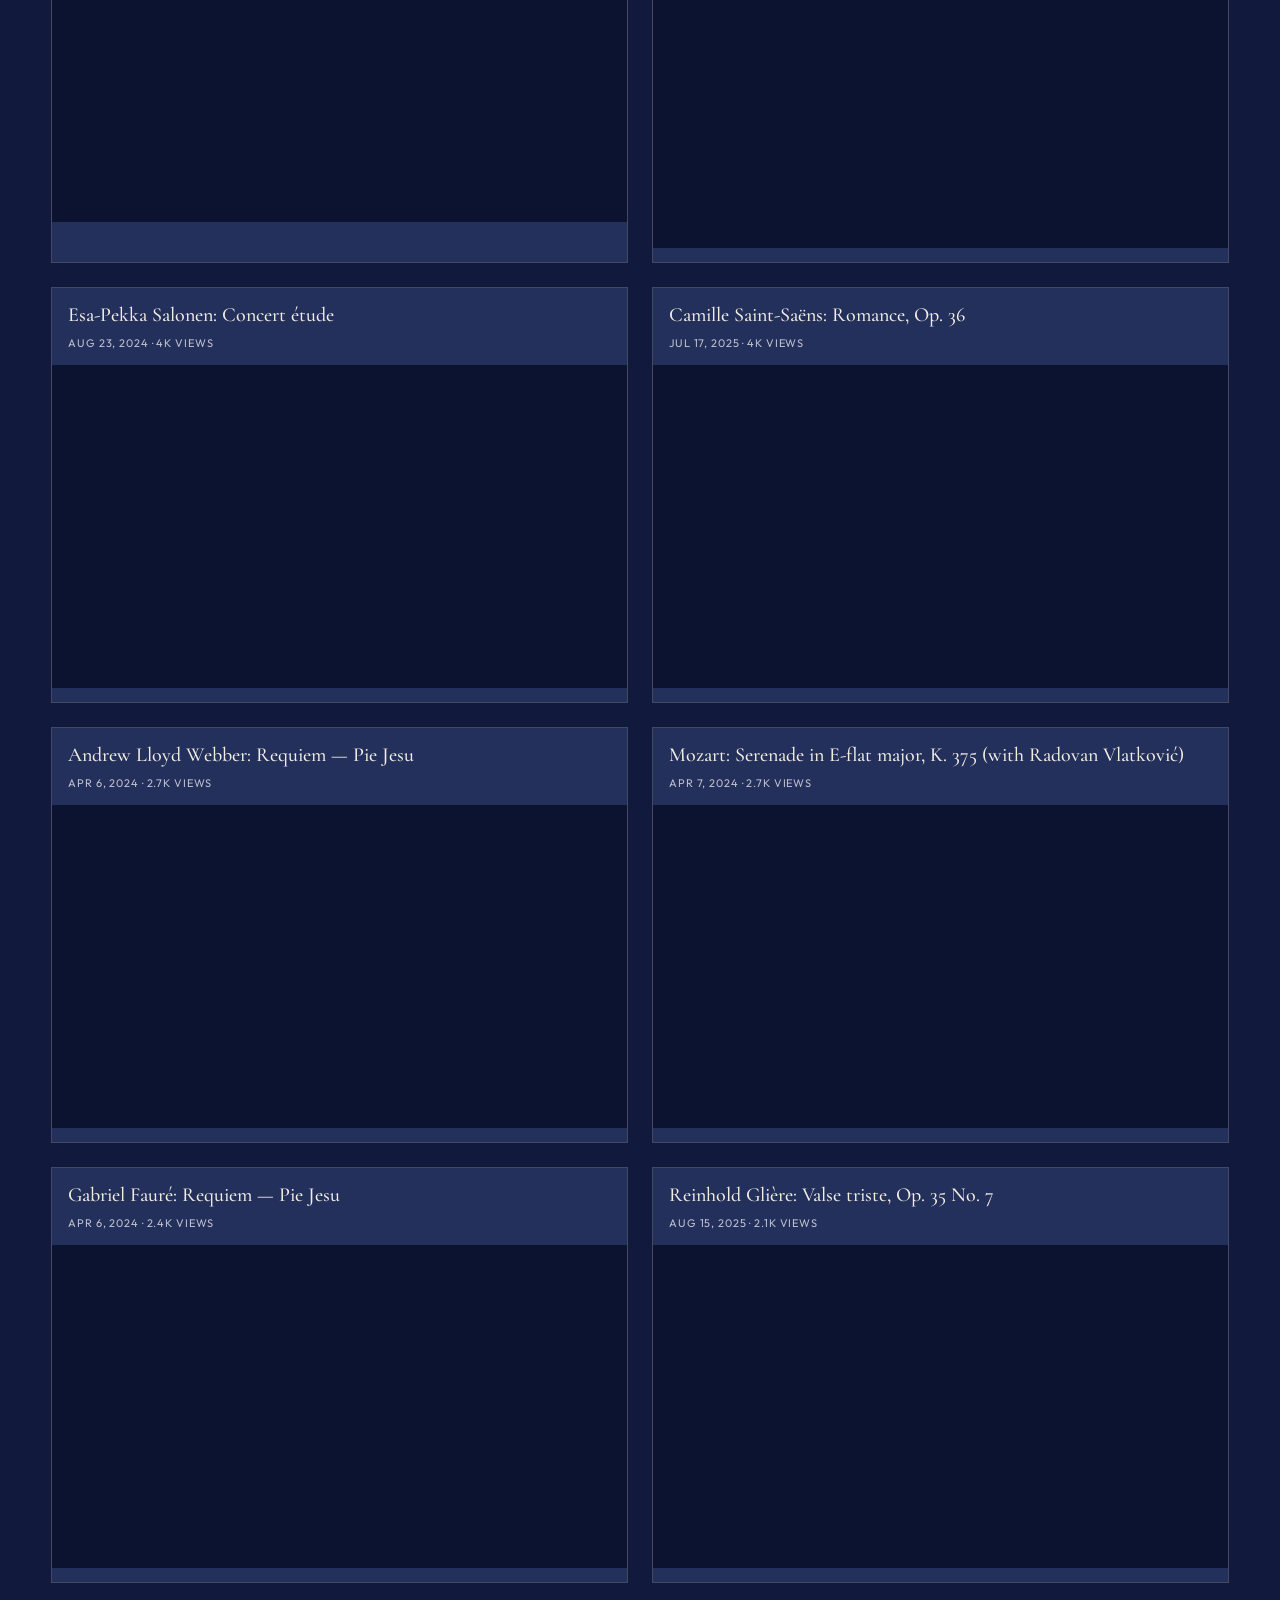
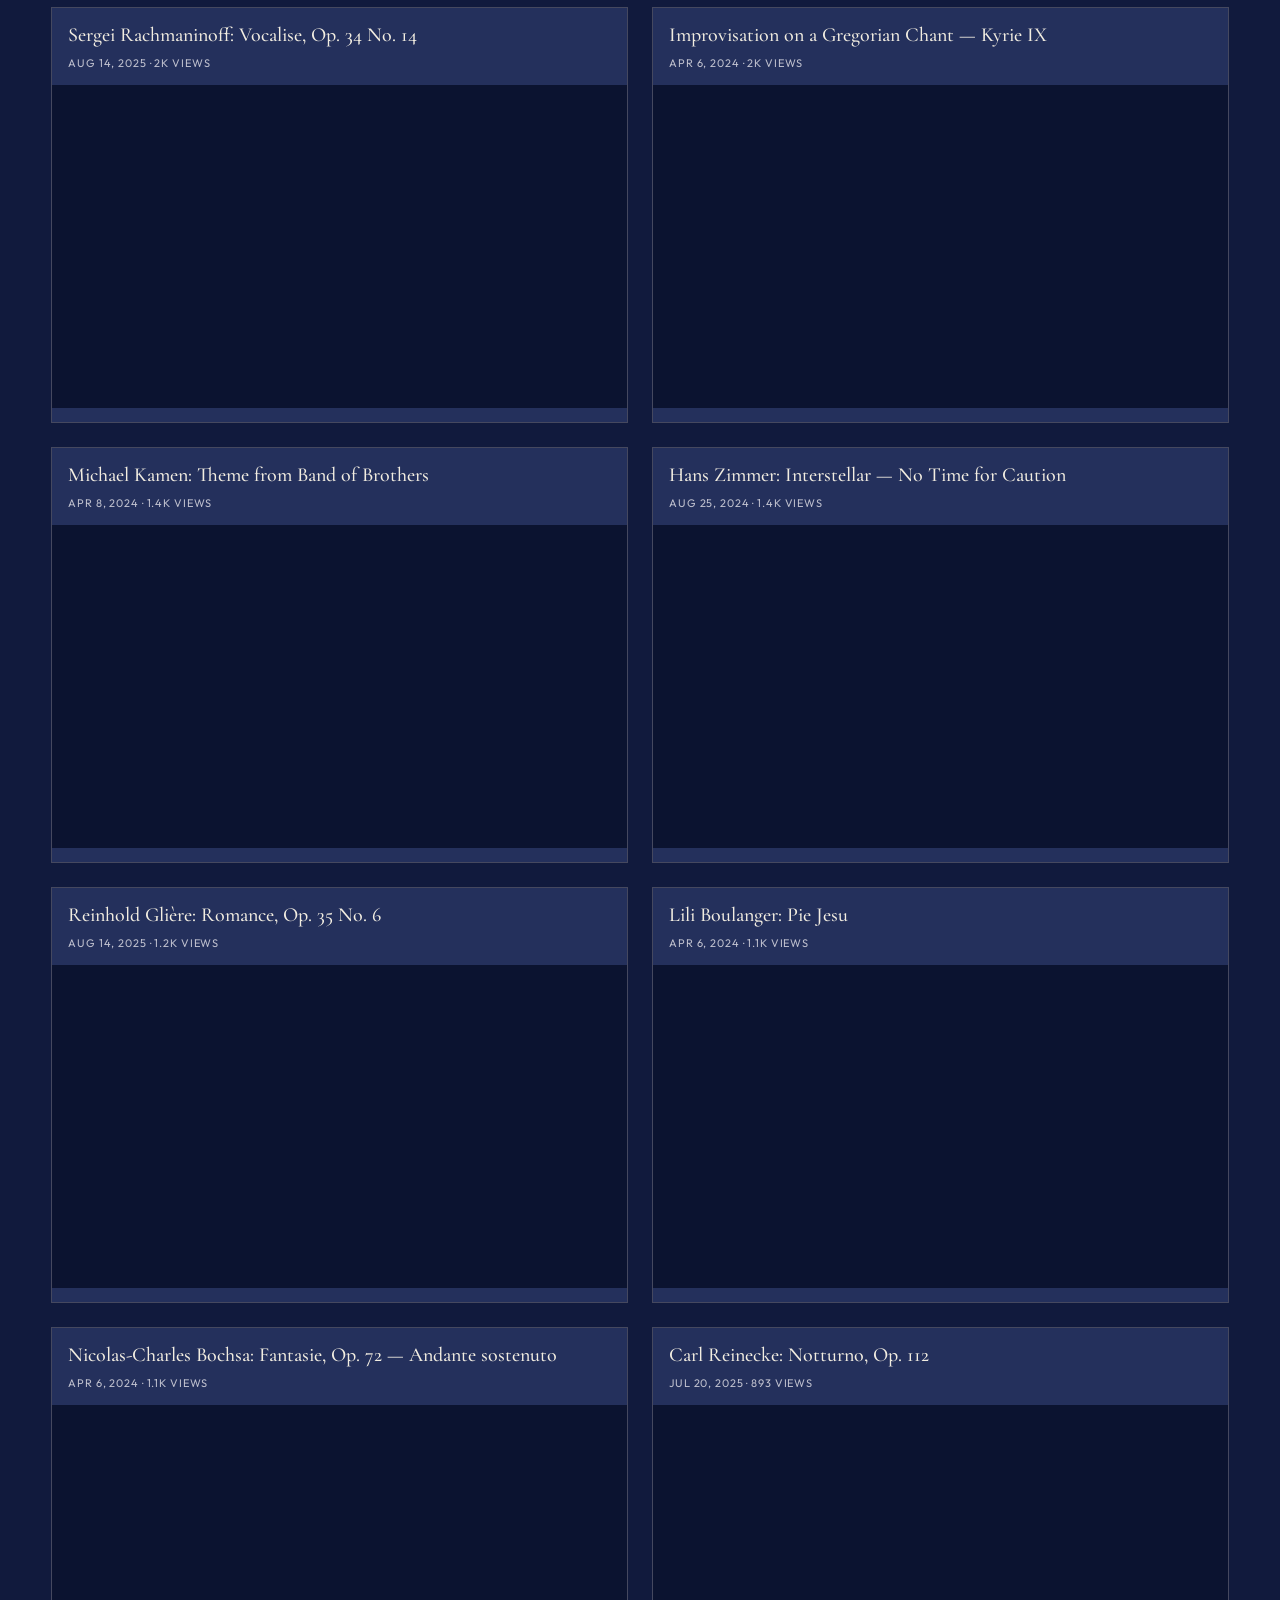
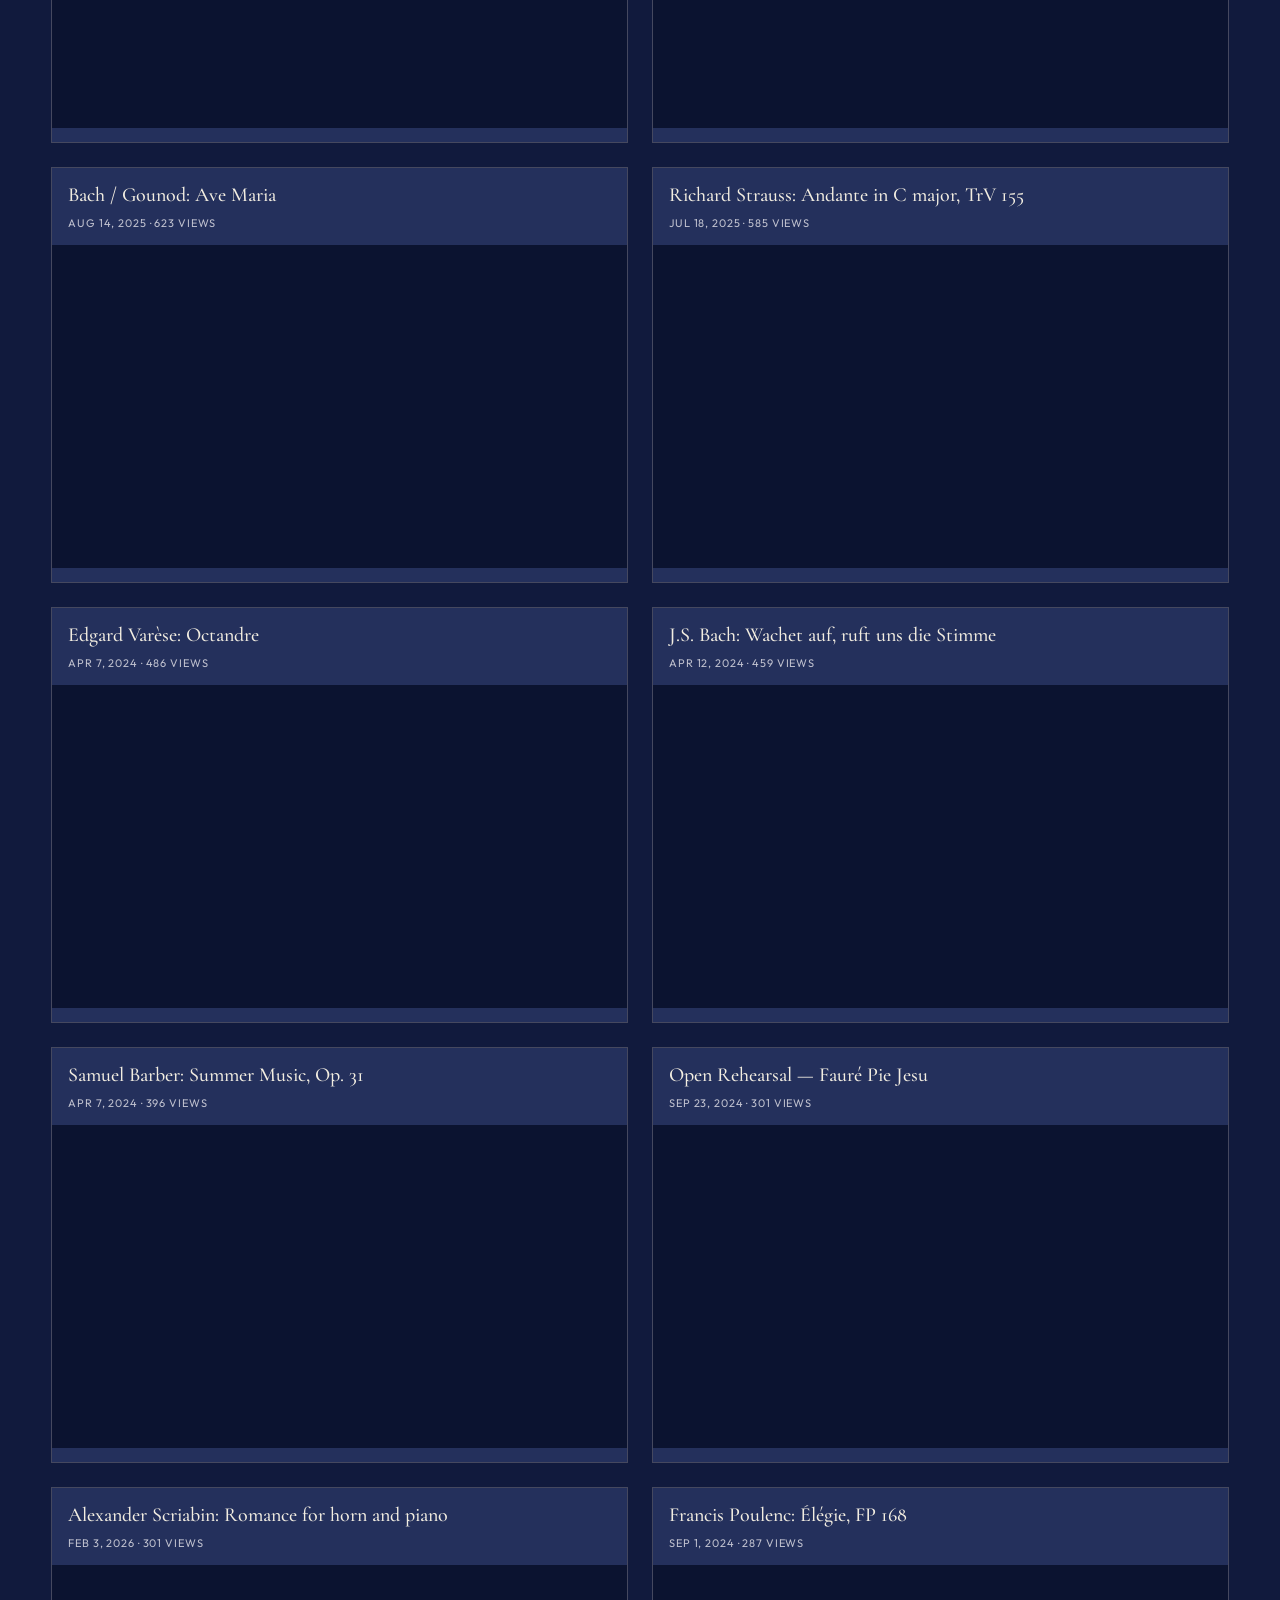
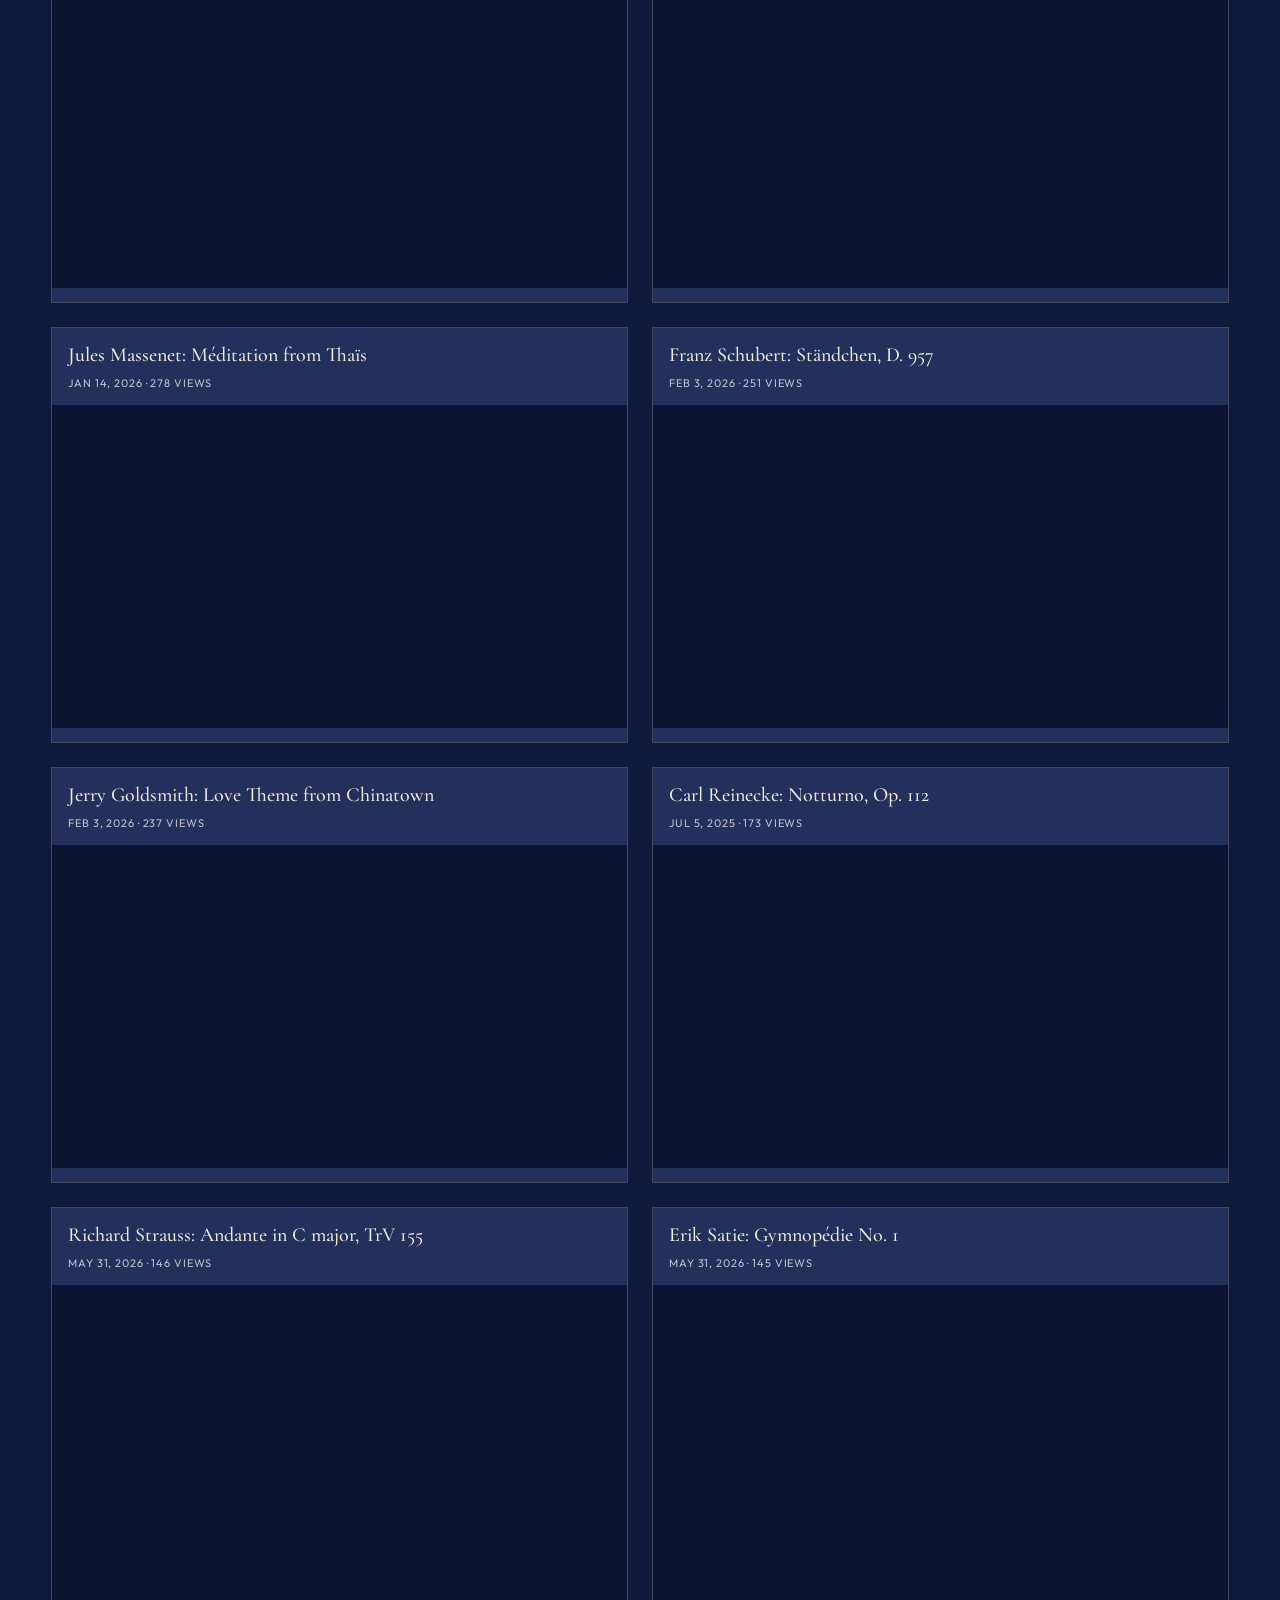
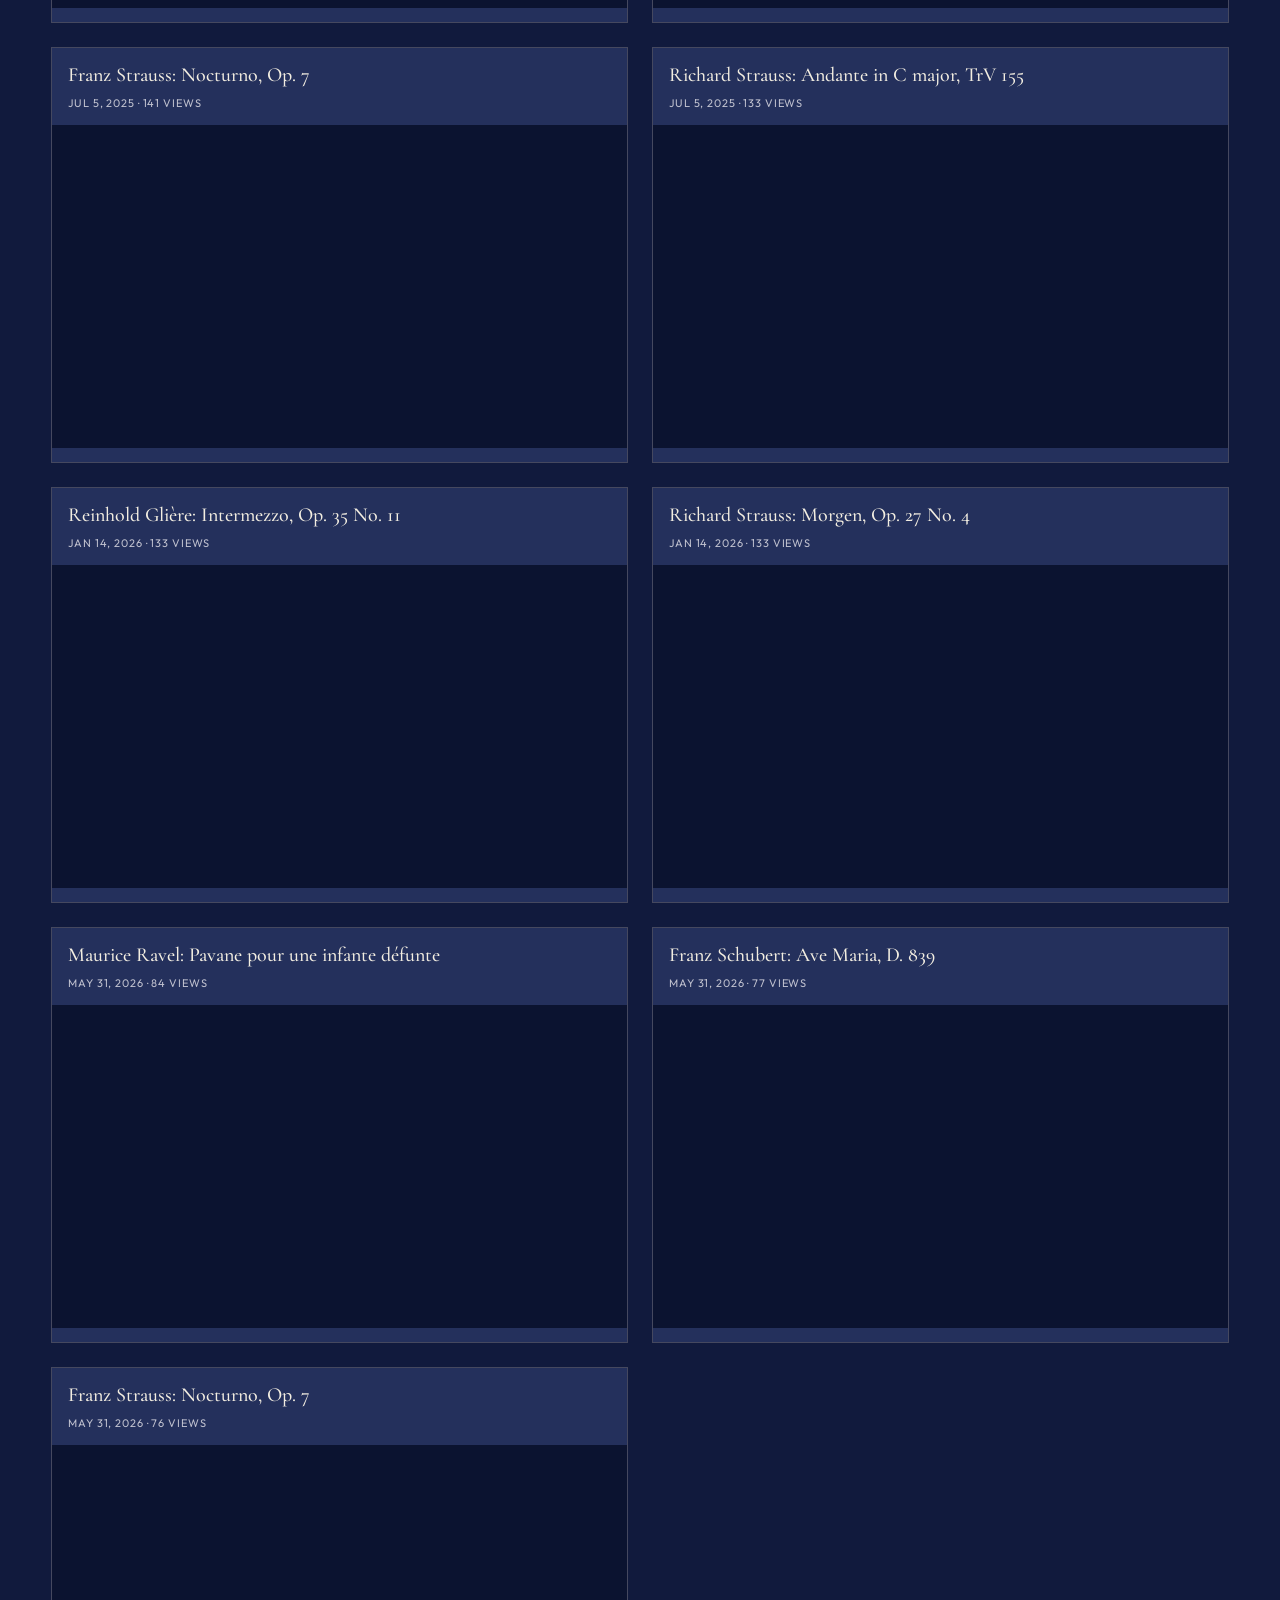
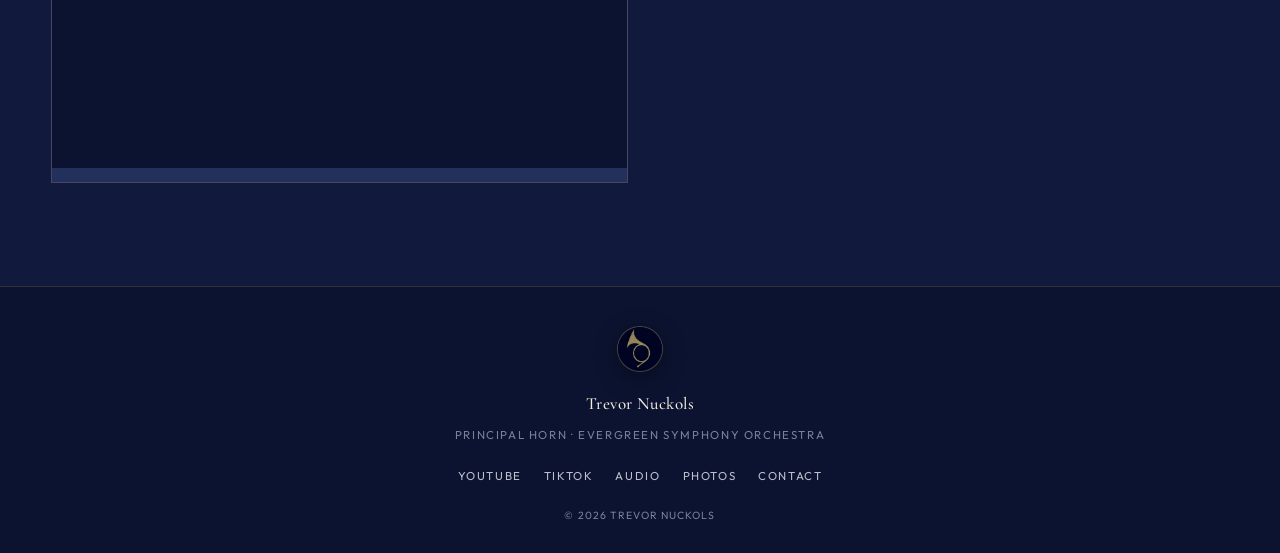
==== commit 5b7e0858: "Italicize publication and album titles in the homepage quote and biography." ====
--- a/index.html
+++ b/index.html
@@ -29,7 +29,7 @@
   <link rel="preconnect" href="https://fonts.googleapis.com">
   <link rel="preconnect" href="https://fonts.gstatic.com" crossorigin>
   <link href="https://fonts.googleapis.com/css2?family=Cormorant+Garamond:ital,wght@0,400;0,500;0,600;1,400;1,500&family=EB+Garamond:ital,wght@0,400;0,500;1,400&family=Outfit:wght@400;500;600;700&display=swap" rel="stylesheet">
-  <link rel="stylesheet" href="css/styles.css?v=42">
+  <link rel="stylesheet" href="css/styles.css?v=52">
   <script type="application/ld+json">
   {
     "@context": "https://schema.org",
@@ -105,7 +105,7 @@
           <div class="bio-copy">
             <div class="bio-block">
               <p class="lead"><span class="dropcap">T</span>revor Nuckols is Principal Horn of the Evergreen Symphony Orchestra, having been appointed by Jaap van Zweden in 2026. His career encompasses solo, chamber, and orchestral performance, with appearances at many of the world&rsquo;s leading concert halls and festivals.</p>
-              <p>Praised by The New York Times as &ldquo;outstanding&rdquo; and an &ldquo;excellent soloist,&rdquo; he won the Gold Medal at the Vienna International Music Competition, First Prize at the International Horn Society Premiere Soloist Competition, and the Barry Tuckwell Award of the International Horn Society. He is also the winner of the Juilliard Concerto Competition, the Music Academy of the West Competition, and Sweden&rsquo;s North International Music Competition.</p>
+              <p>Praised by <em>The New York Times</em> as &ldquo;outstanding&rdquo; and an &ldquo;excellent soloist,&rdquo; he won the Gold Medal at the Vienna International Music Competition, First Prize at the International Horn Society Premiere Soloist Competition, and the Barry Tuckwell Award of the International Horn Society. He is also the winner of the Juilliard Concerto Competition, the Music Academy of the West Competition, and Sweden&rsquo;s North International Music Competition.</p>
             </div>
 
             <div class="bio-block">
@@ -114,7 +114,7 @@
             </div>
 
             <div class="bio-block">
-              <p>His recordings include the solo albums LA Sessions and Pacific Harmony, featuring pianist Linda Avery in programmes exploring the repertoire for horn and piano alongside new arrangements. He also appears on Concertante! with the M&uuml;nchener Kammerorchester and Les Vents Fran&ccedil;ais, as well as in live broadcasts with the Chamber Music Society of Lincoln Center.</p>
+              <p>His recordings include the solo albums <em>LA Sessions</em> and <em>Pacific Harmony</em>, featuring pianist Linda Avery in programmes exploring the repertoire for horn and piano alongside new arrangements. He also appears on <em>Concertante!</em> with the M&uuml;nchener Kammerorchester and Les Vents Fran&ccedil;ais, as well as in live broadcasts with the Chamber Music Society of Lincoln Center.</p>
             </div>
 
             <div class="bio-block">
--- a/css/styles.css
+++ b/css/styles.css
@@ -381,7 +381,7 @@
 
 .quote-band blockquote {
   font-family: "Cormorant Garamond", serif;
-  font-style: italic;
+  font-style: normal;
   font-weight: 400;
   font-size: clamp(1.25rem, 3.2vw, 2.05rem);
   max-width: 26ch;
@@ -392,7 +392,7 @@
 
 .quote-band cite {
   font-family: "Outfit", sans-serif;
-  font-style: normal;
+  font-style: italic;
   font-size: 11.5px;
   letter-spacing: 0.2em;
   text-transform: uppercase;
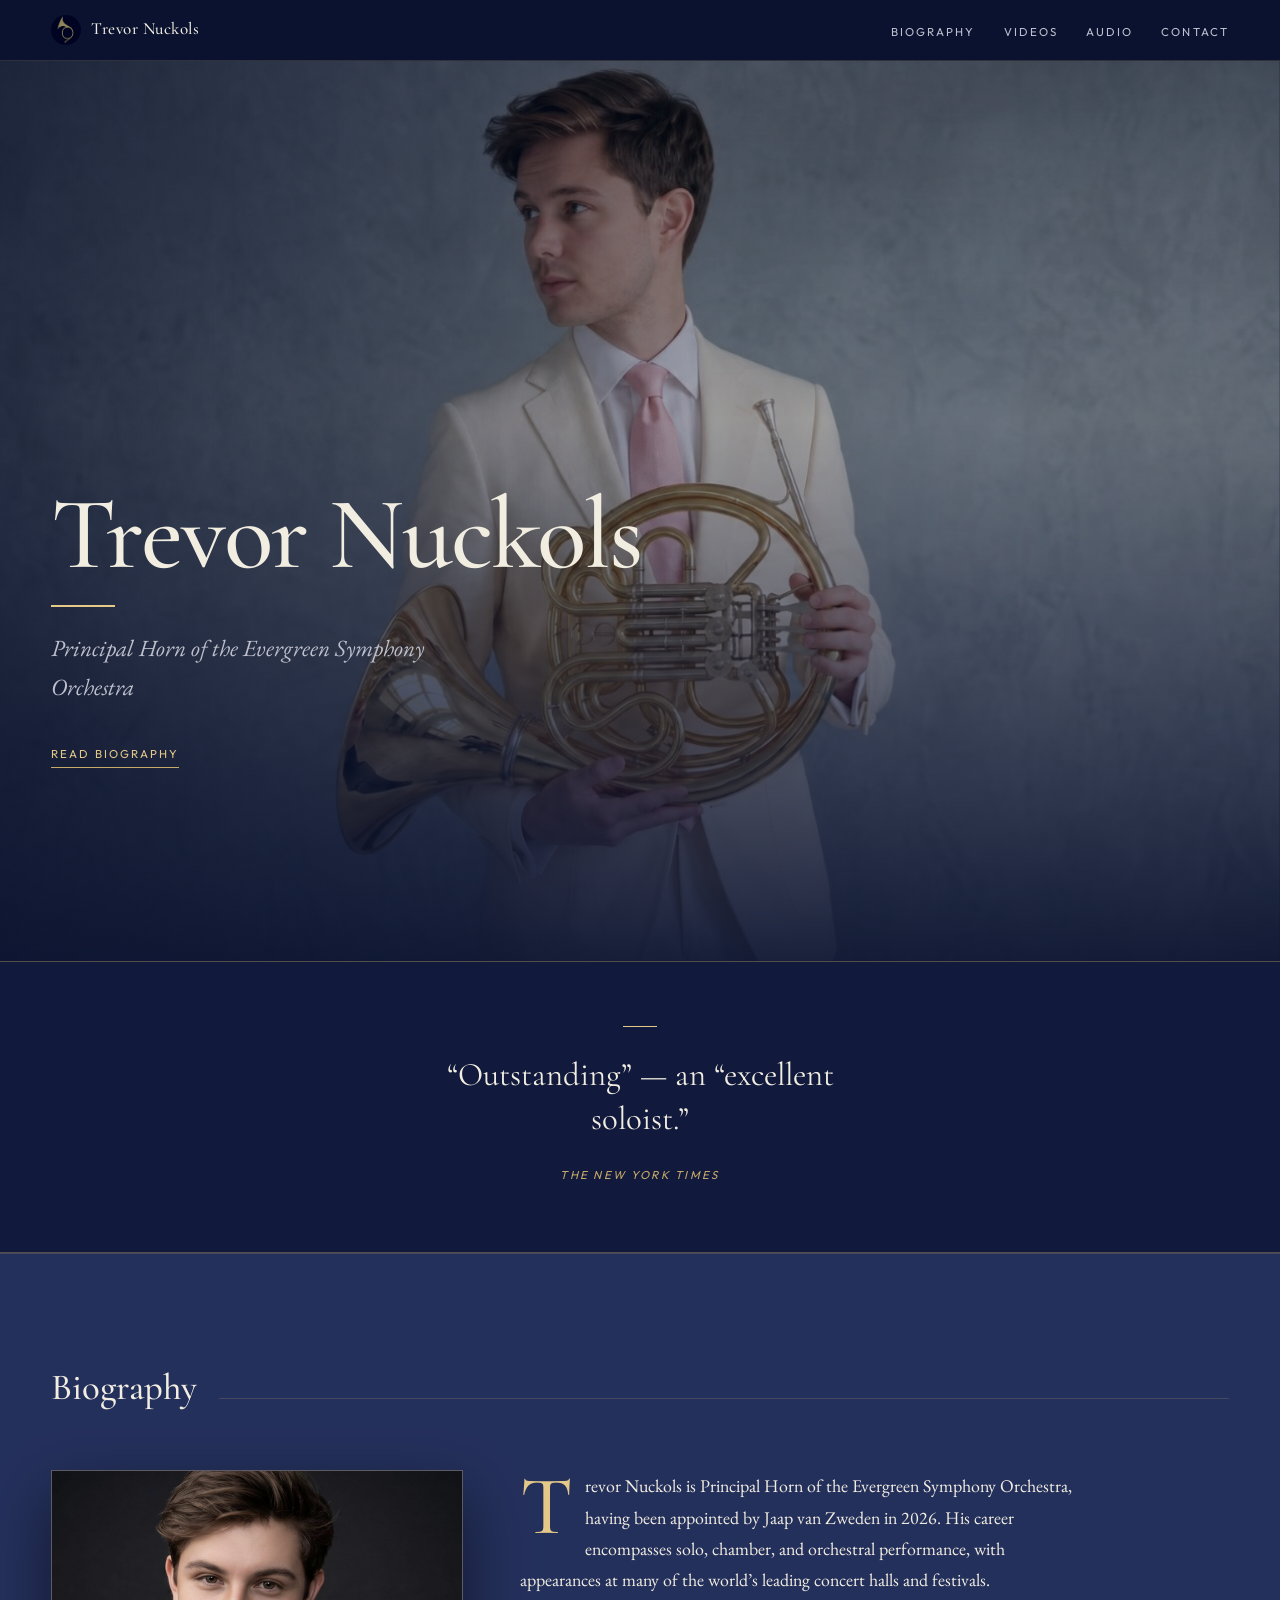
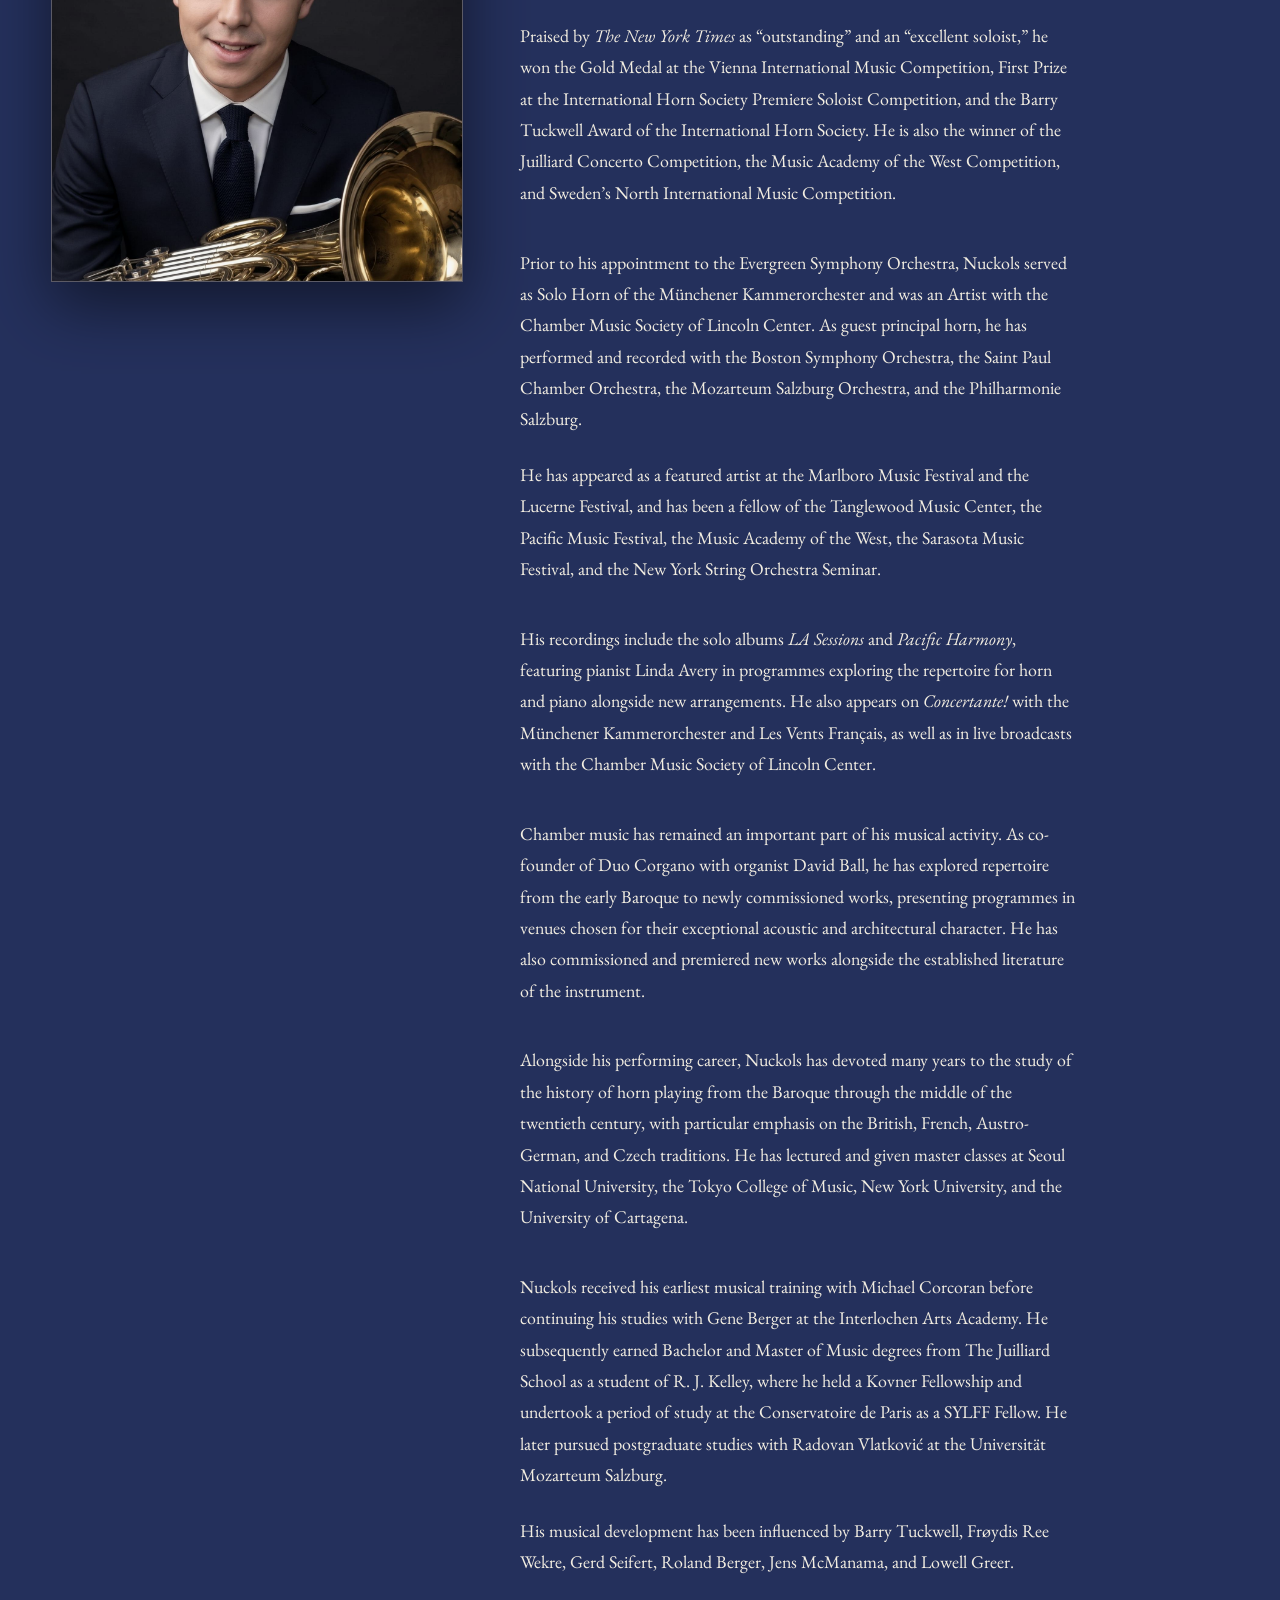
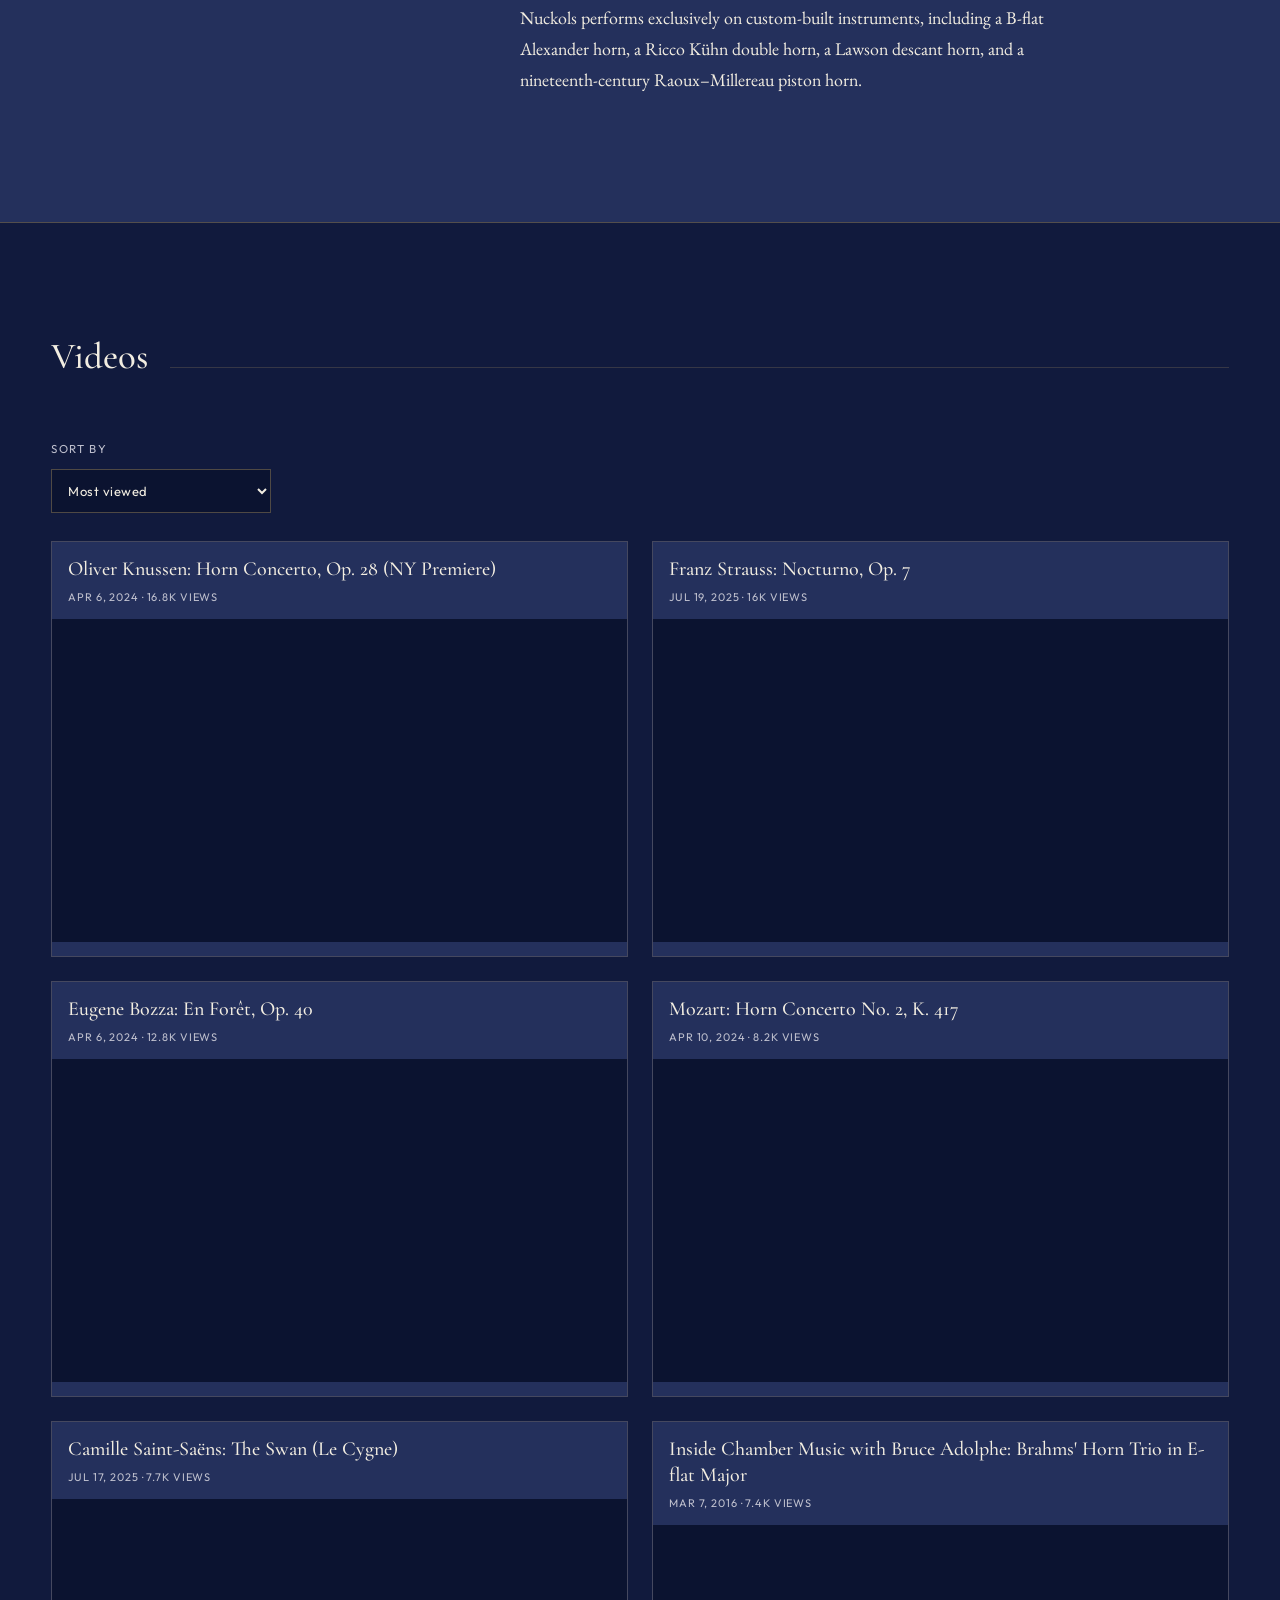
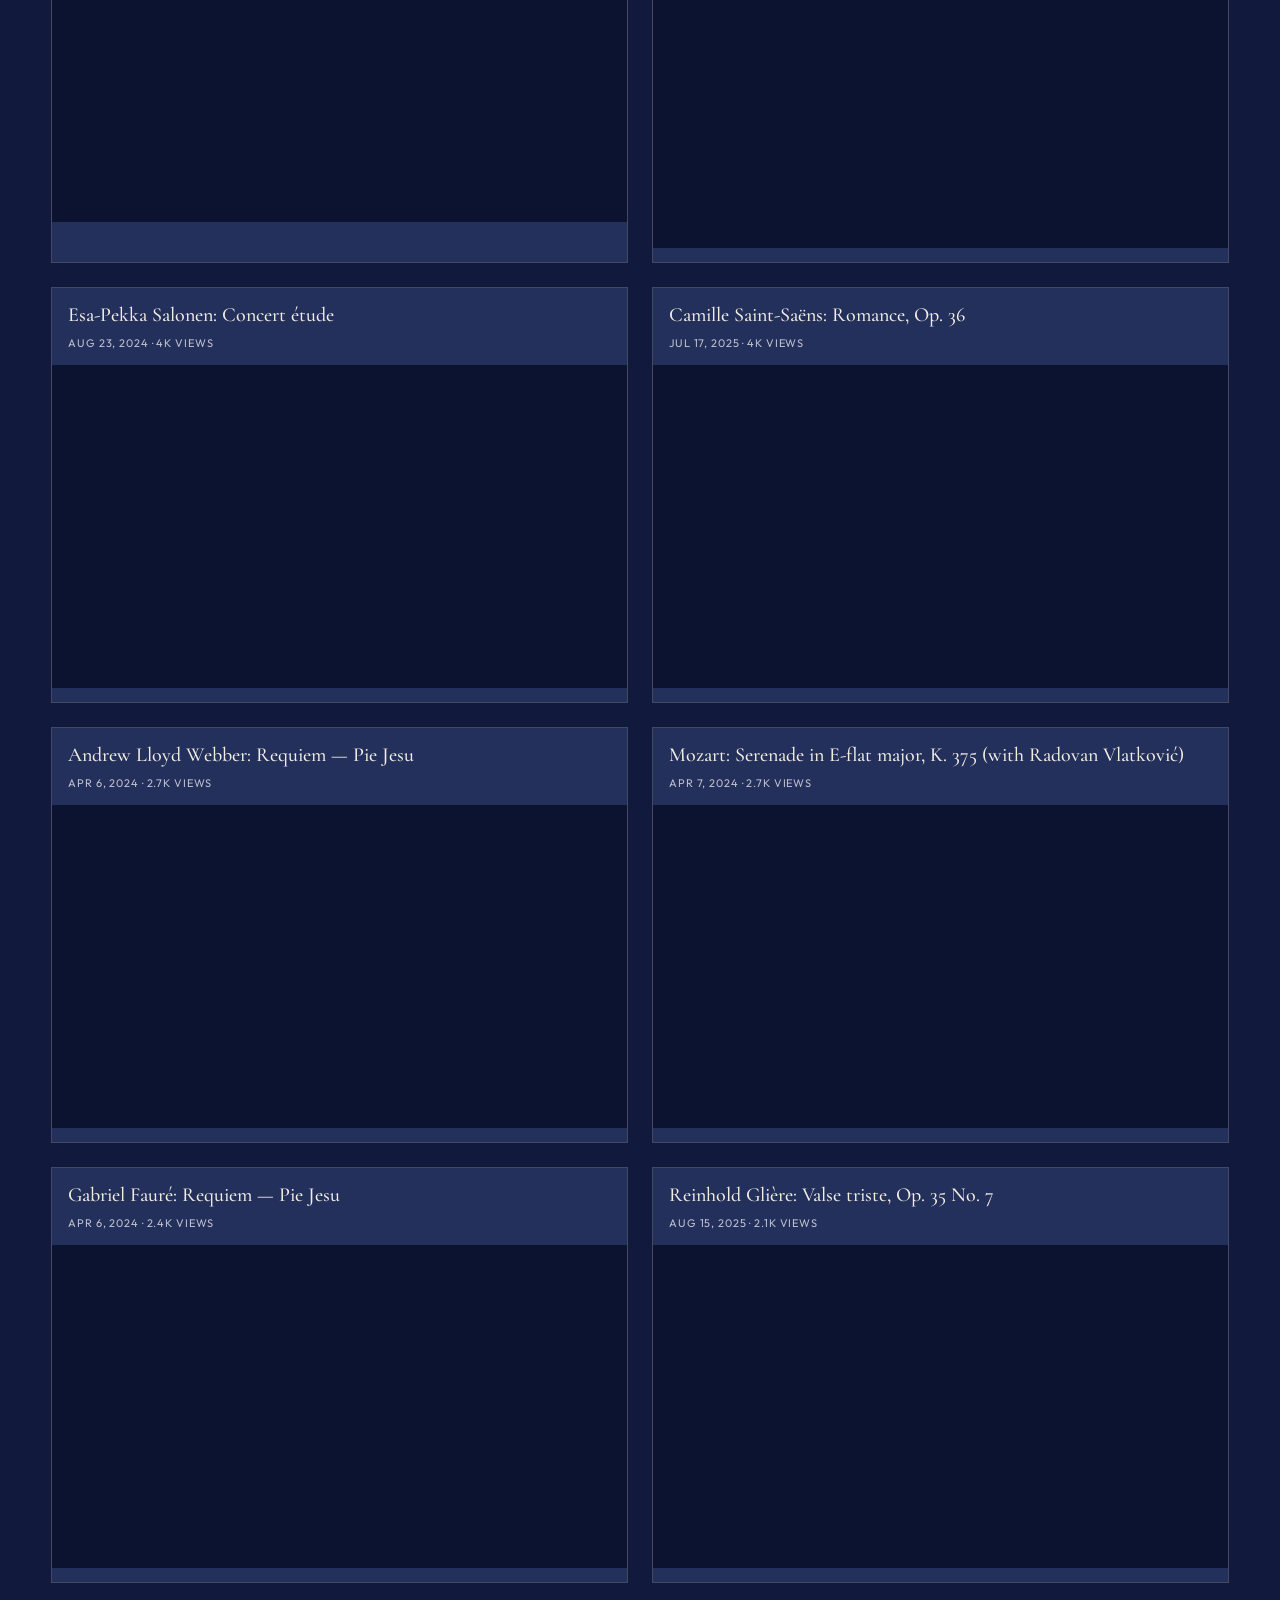
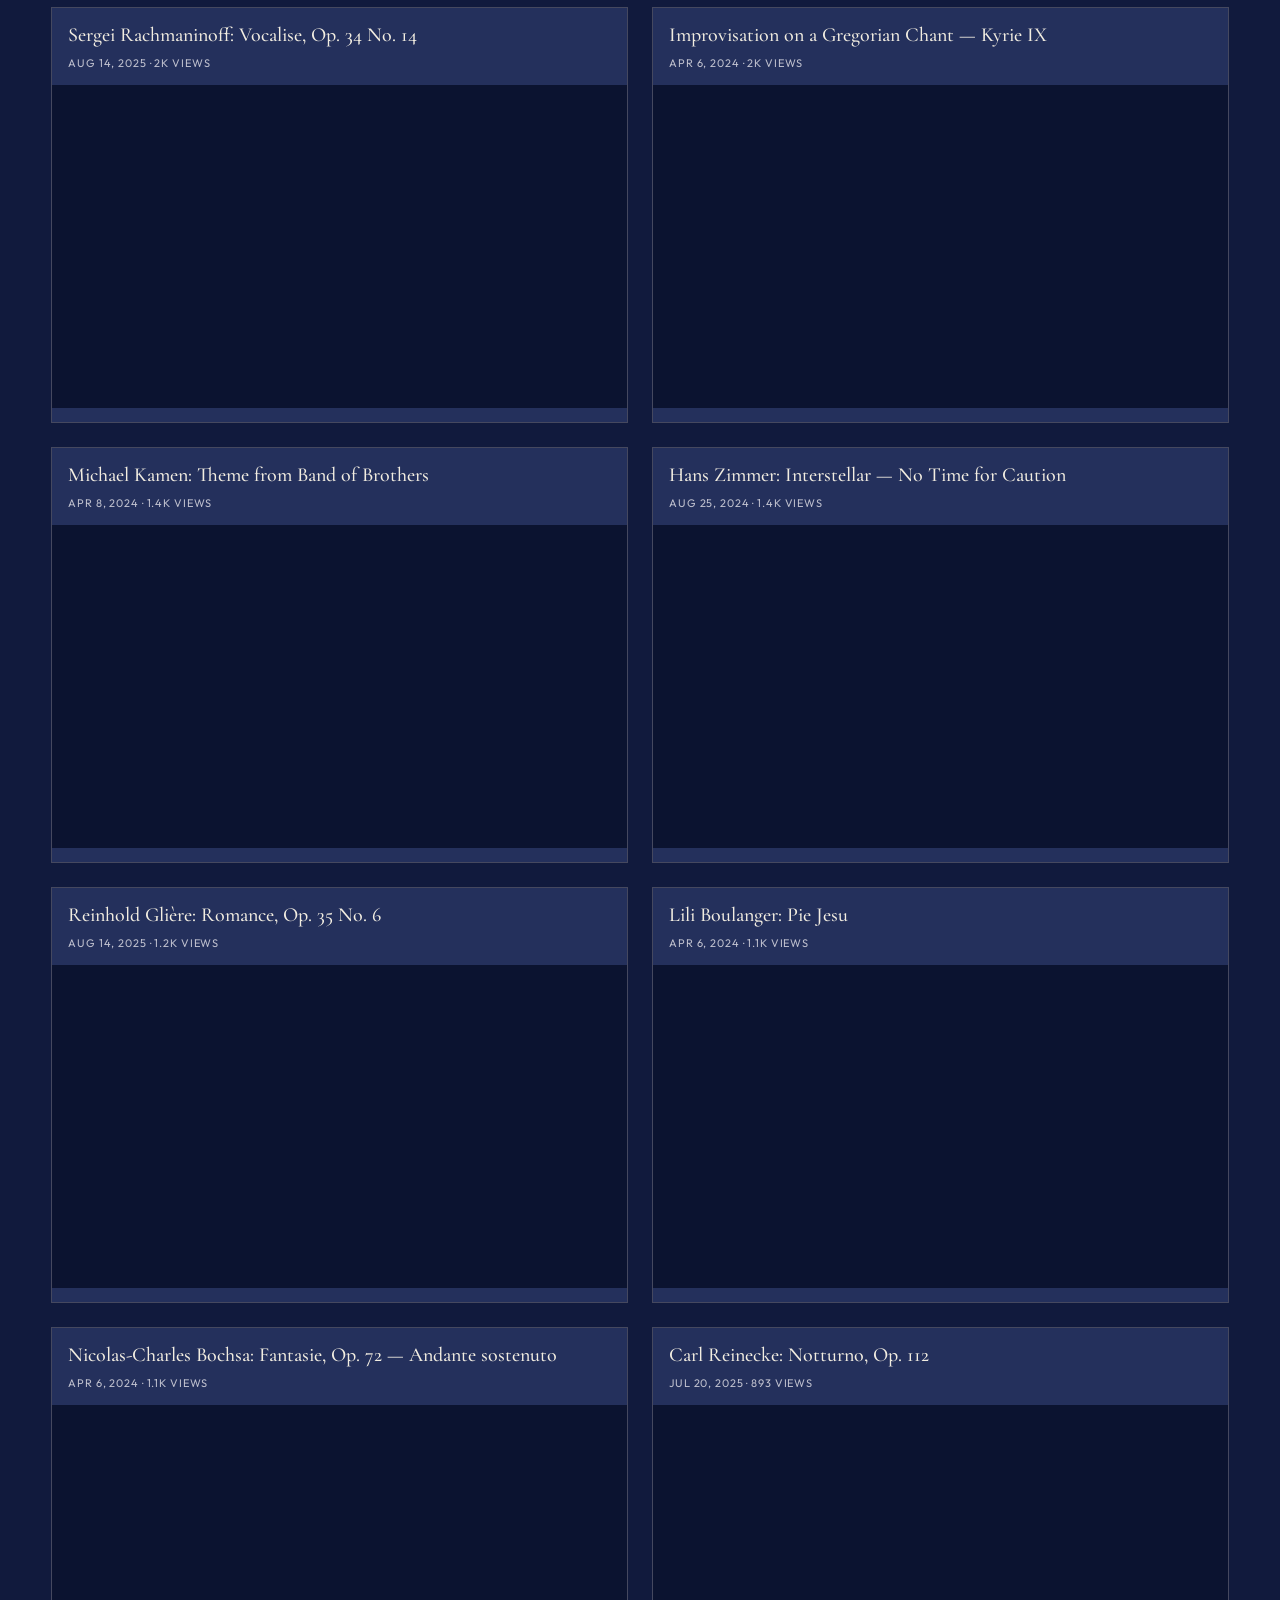
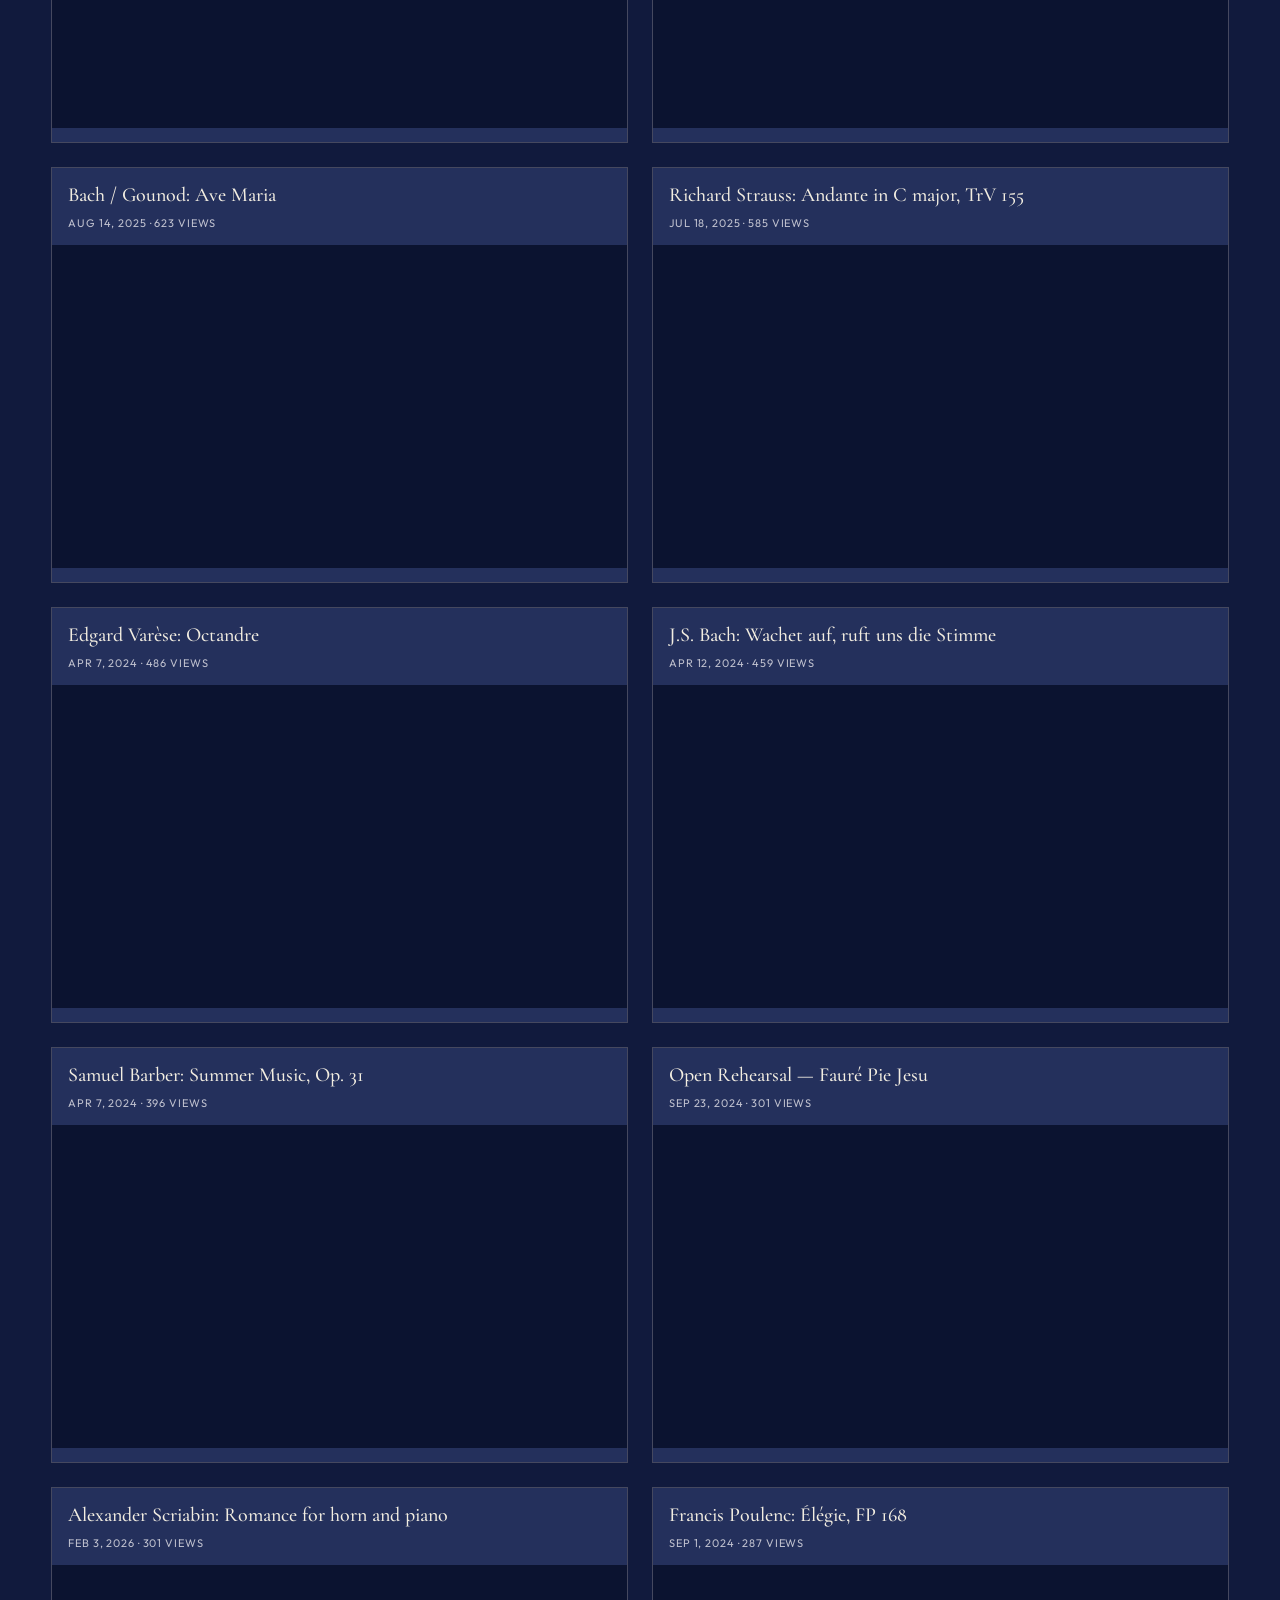
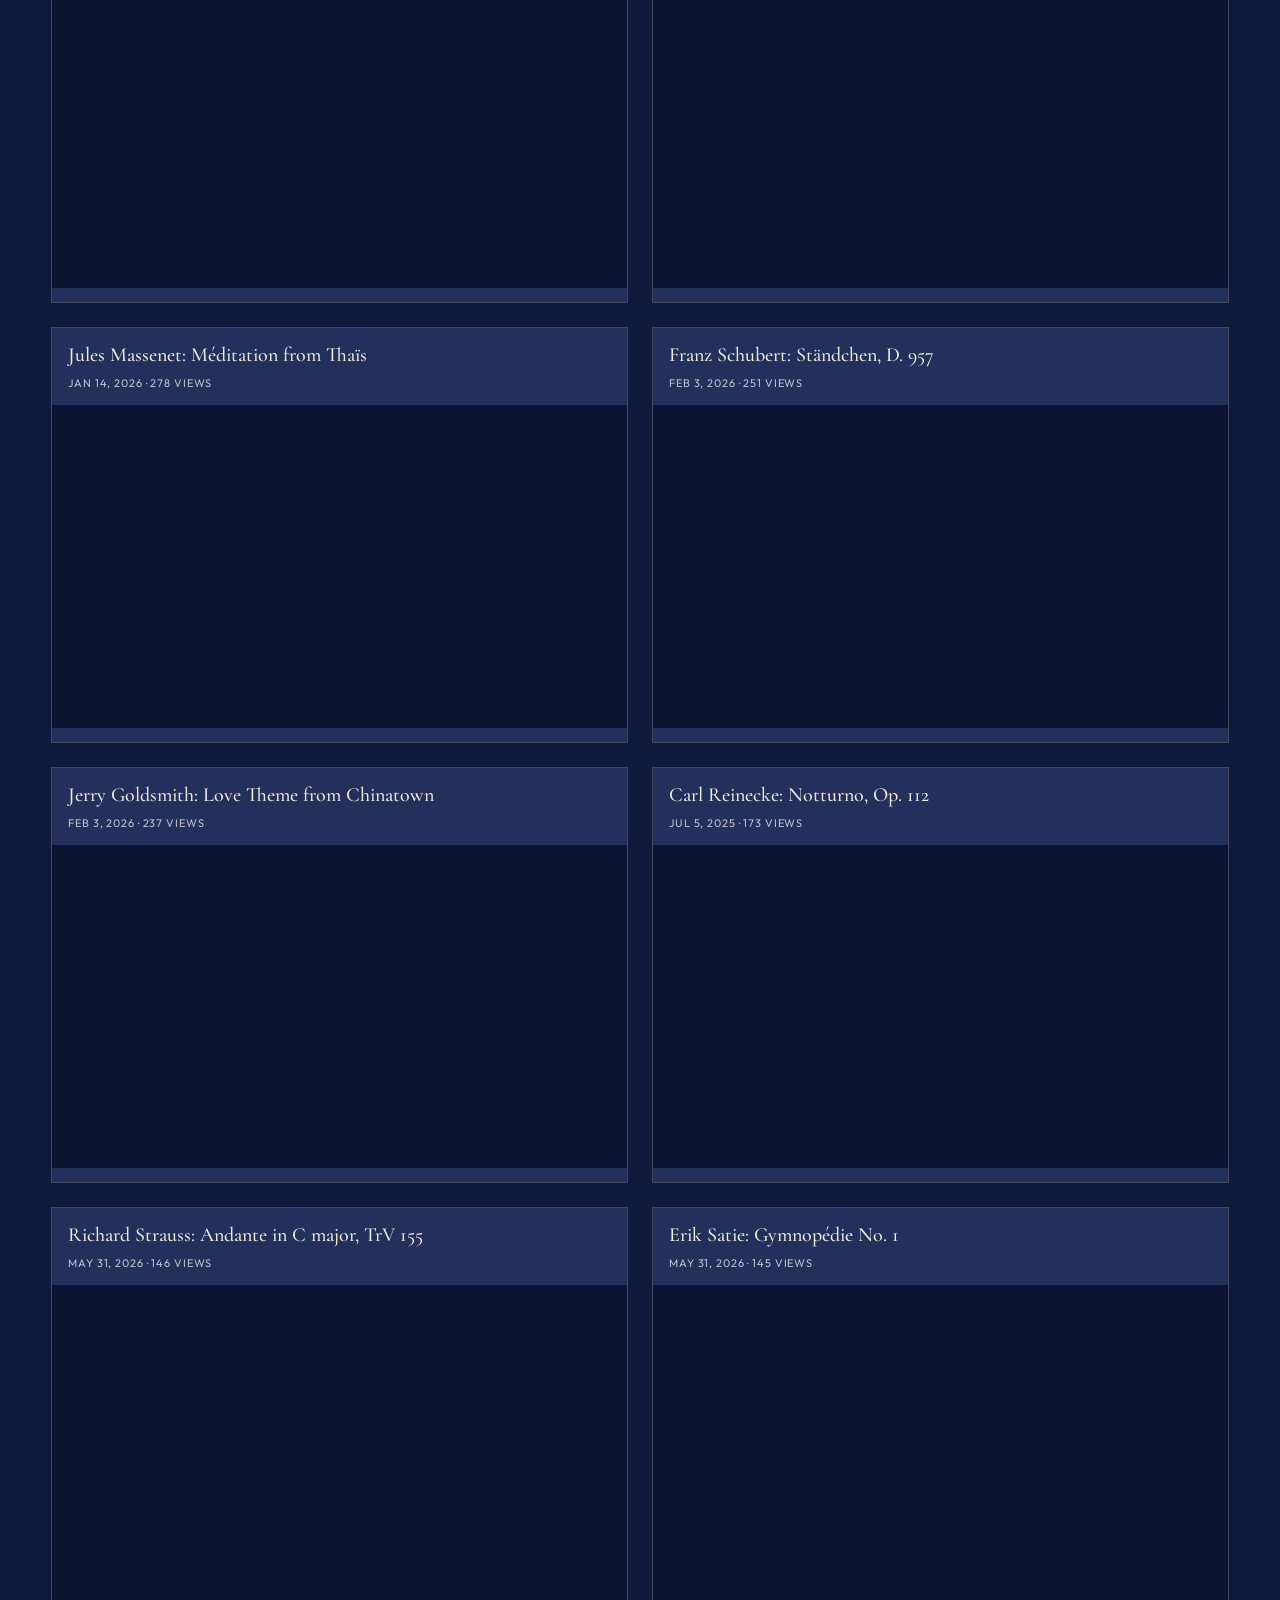
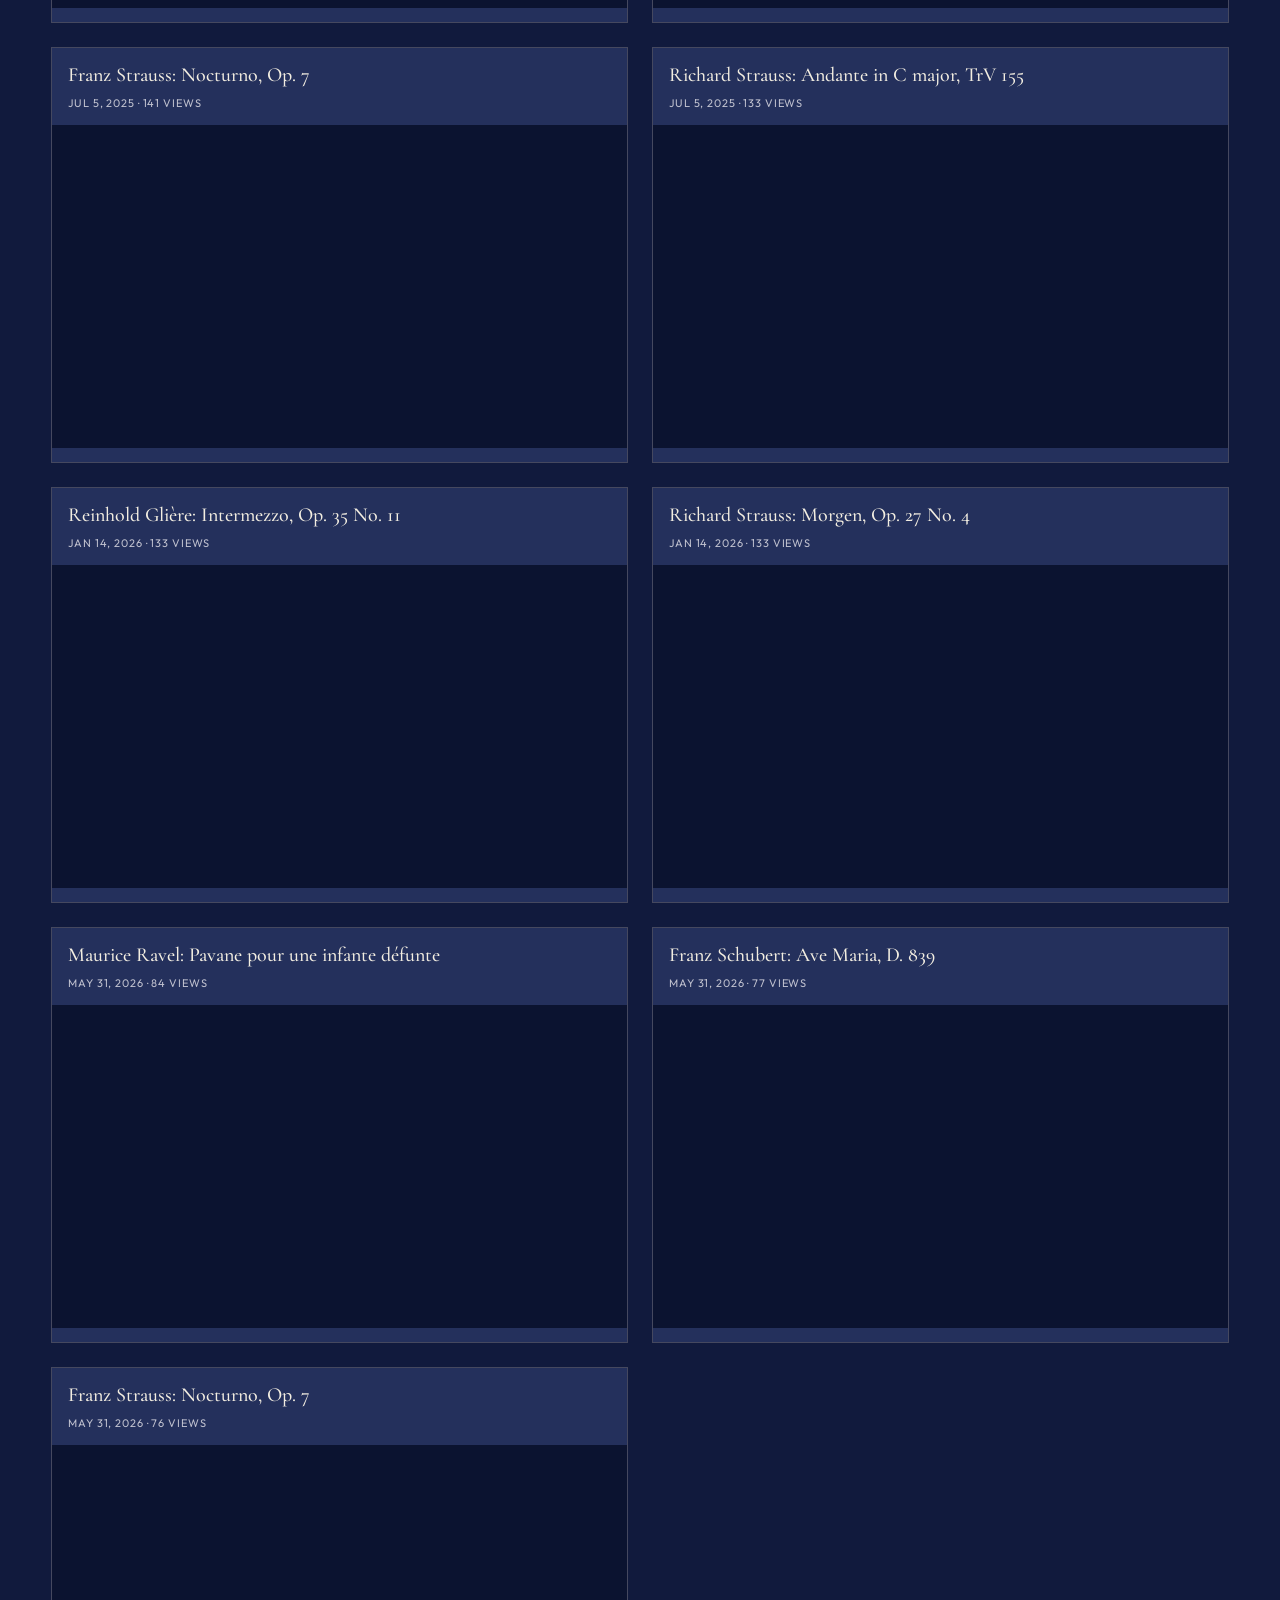
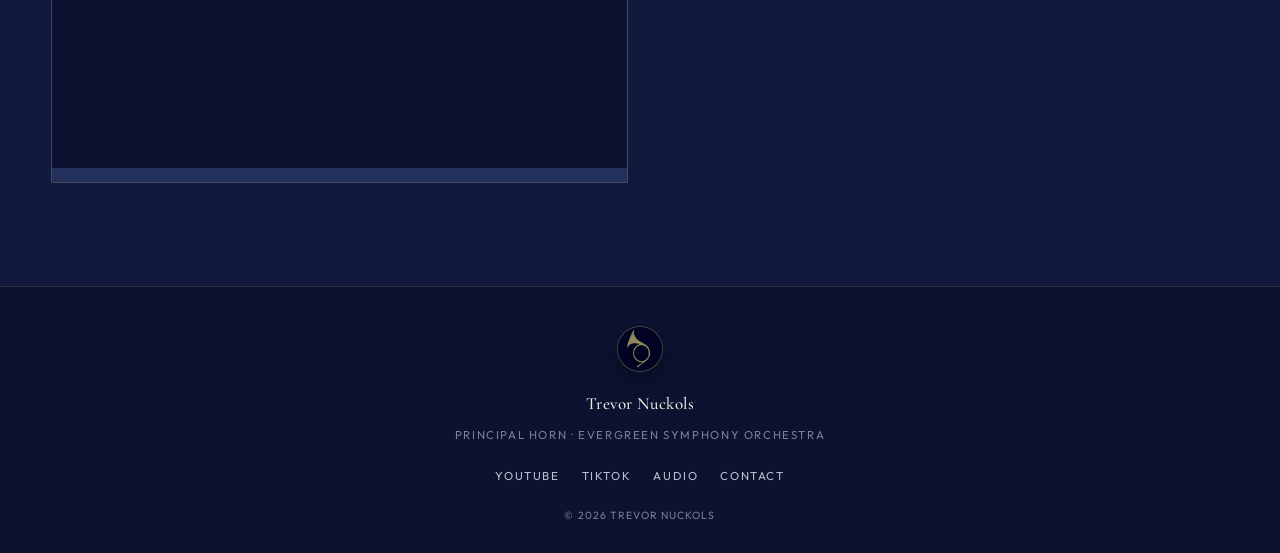
==== commit 177b3851: "Hide the photo gallery from the site while keeping homepage and other page photos." ====
--- a/index.html
+++ b/index.html
@@ -4,7 +4,7 @@
   <meta charset="UTF-8">
   <meta name="viewport" content="width=device-width, initial-scale=1.0, viewport-fit=cover">
   <meta name="referrer" content="strict-origin-when-cross-origin">
-  <title>Trevor Nuckols — Horn</title>
+  <title>Trevor Nuckols | Horn</title>
   <meta name="description" content="Trevor Nuckols, Principal Horn of the Evergreen Symphony Orchestra — solo, chamber, and orchestral performance.">
   <meta name="theme-color" content="#0B1330">
   <meta name="author" content="Trevor Nuckols">
@@ -13,7 +13,7 @@
   <link rel="apple-touch-icon" href="images/apple-touch-icon.png">
   <meta property="og:type" content="website">
   <meta property="og:site_name" content="Horncalls">
-  <meta property="og:title" content="Trevor Nuckols — Horn">
+  <meta property="og:title" content="Trevor Nuckols | Horn">
   <meta property="og:description" content="Principal Horn of the Evergreen Symphony Orchestra. Solo, chamber, and orchestral performance.">
   <meta property="og:url" content="https://horncalls.com/">
   <meta property="og:image" content="https://horncalls.com/images/share-card.jpg">
@@ -23,7 +23,7 @@
   <meta property="og:image:height" content="1200">
   <meta property="og:image:alt" content="Horncalls brand mark, gold horn on navy">
   <meta name="twitter:card" content="summary_large_image">
-  <meta name="twitter:title" content="Trevor Nuckols — Horn">
+  <meta name="twitter:title" content="Trevor Nuckols | Horn">
   <meta name="twitter:description" content="Principal Horn of the Evergreen Symphony Orchestra.">
   <meta name="twitter:image" content="https://horncalls.com/images/share-card.jpg">
   <link rel="preconnect" href="https://fonts.googleapis.com">
@@ -67,7 +67,6 @@
           <li><a href="#biography">Biography</a></li>
           <li><a href="#videos">Videos</a></li>
           <li><a href="/audio/">Audio</a></li>
-          <li><a href="/photos/">Photos</a></li>
           <li><a href="/contact/">Contact</a></li>
         </ul>
       </nav>
@@ -167,7 +166,6 @@
       <li><a href="https://youtube.com/@horncalls" target="_blank" rel="noopener noreferrer">YouTube</a></li>
       <li><a href="https://www.tiktok.com/@horncalls" target="_blank" rel="noopener noreferrer">TikTok</a></li>
       <li><a href="/audio/">Audio</a></li>
-      <li><a href="/photos/">Photos</a></li>
       <li><a href="/contact/">Contact</a></li>
     </ul>
     <p class="copy">&copy; <span id="year"></span> Trevor Nuckols</p>
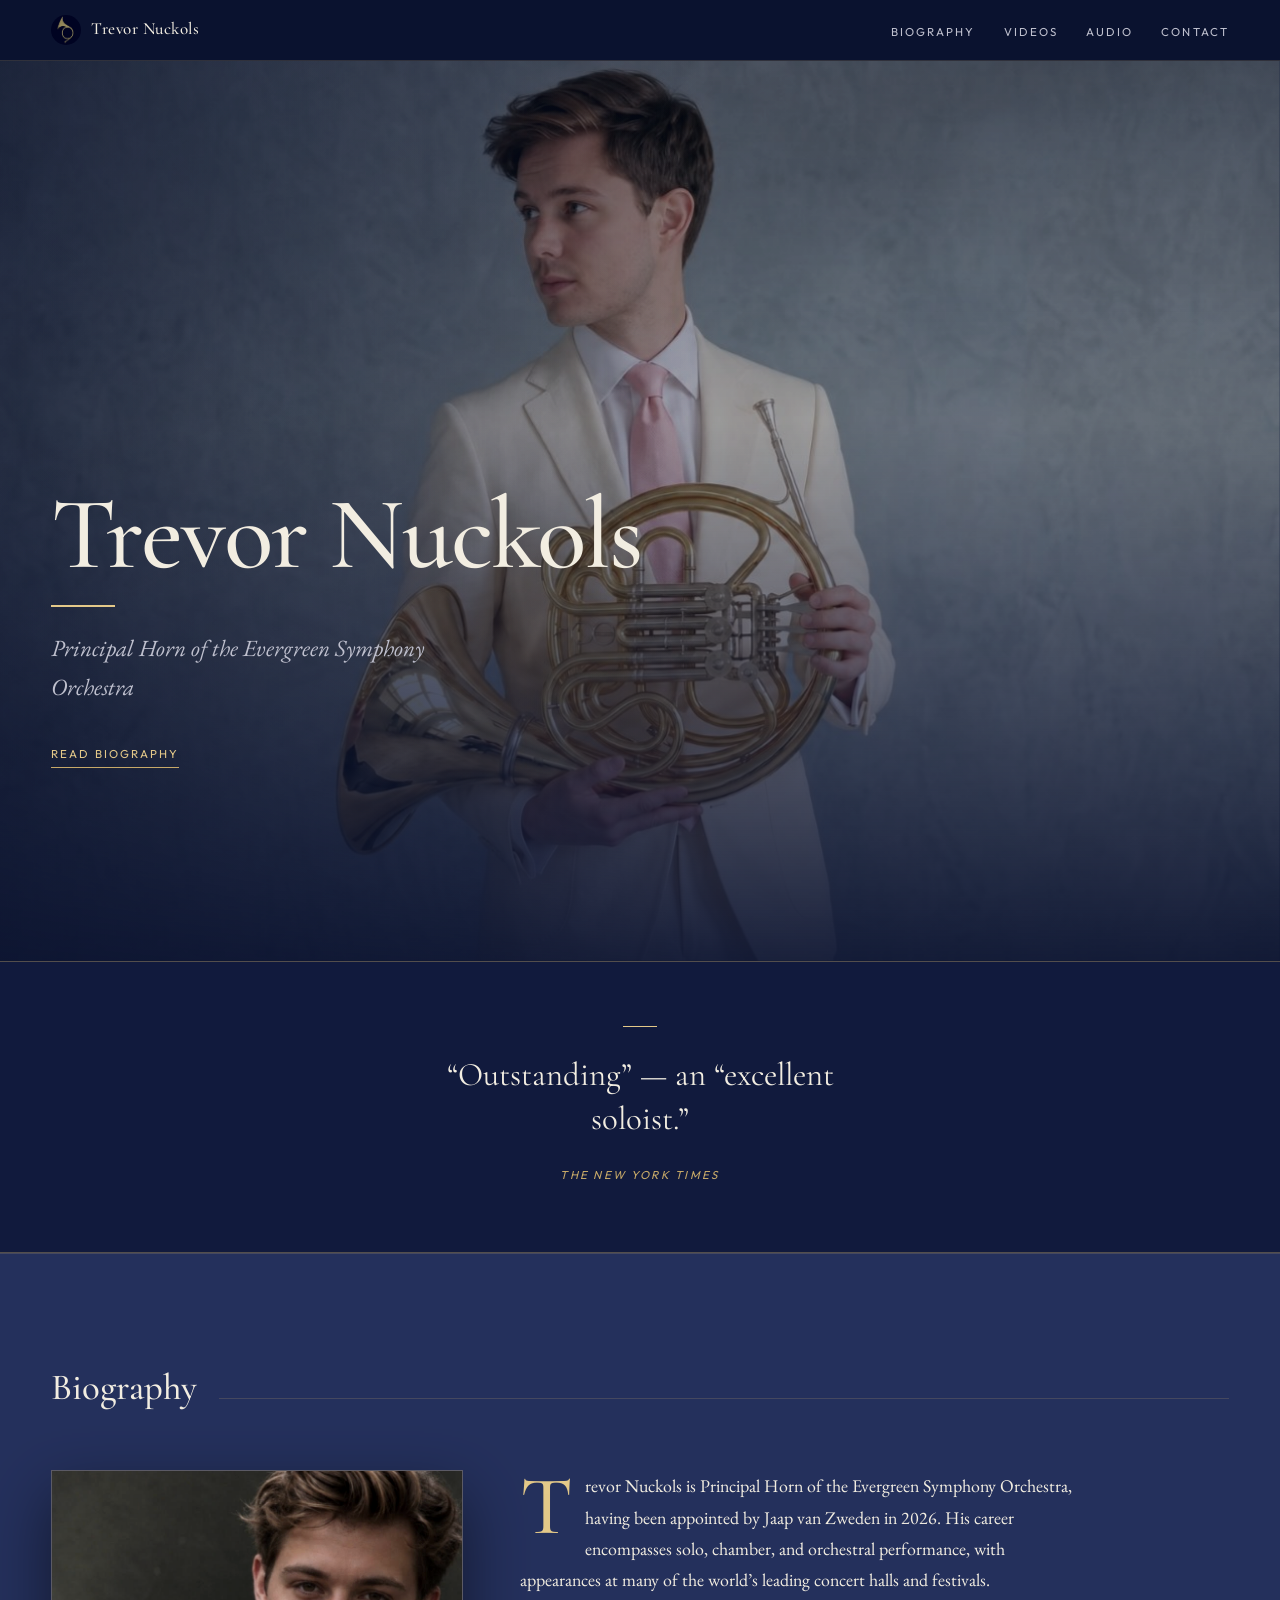
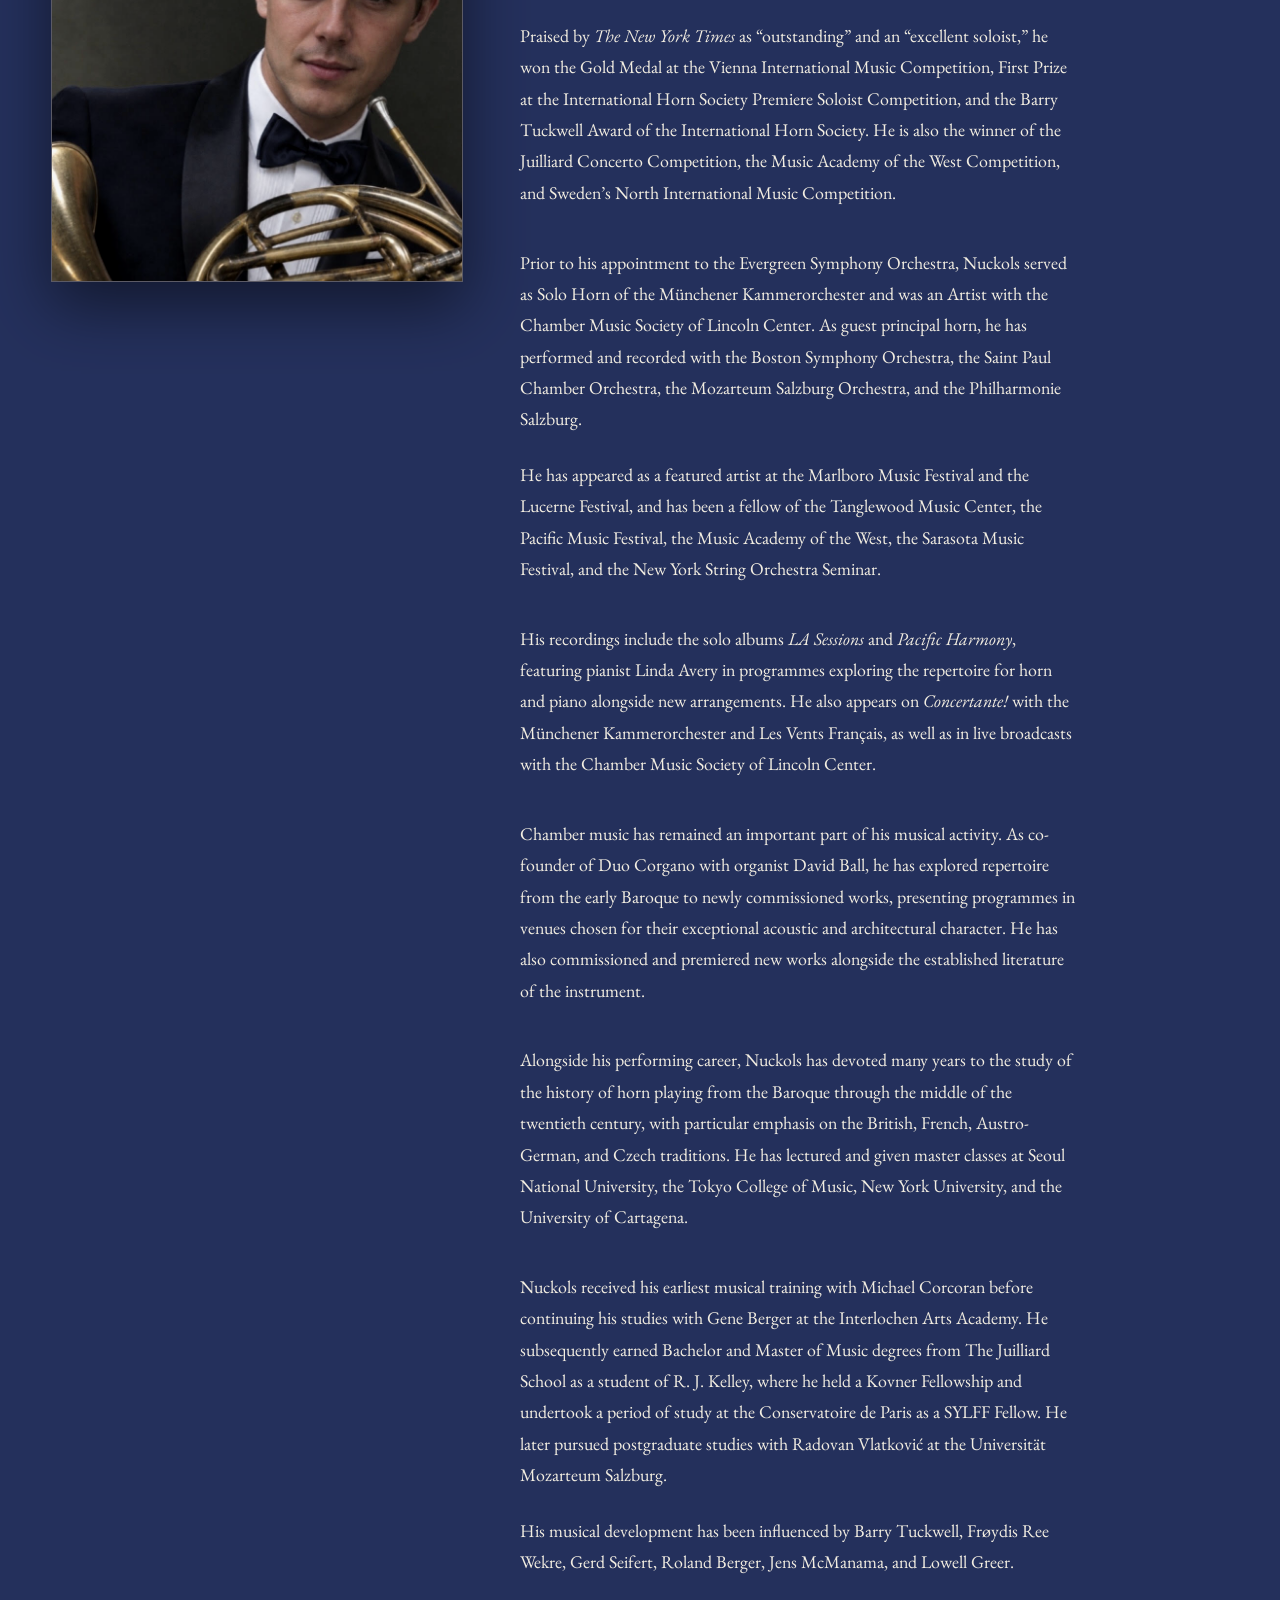
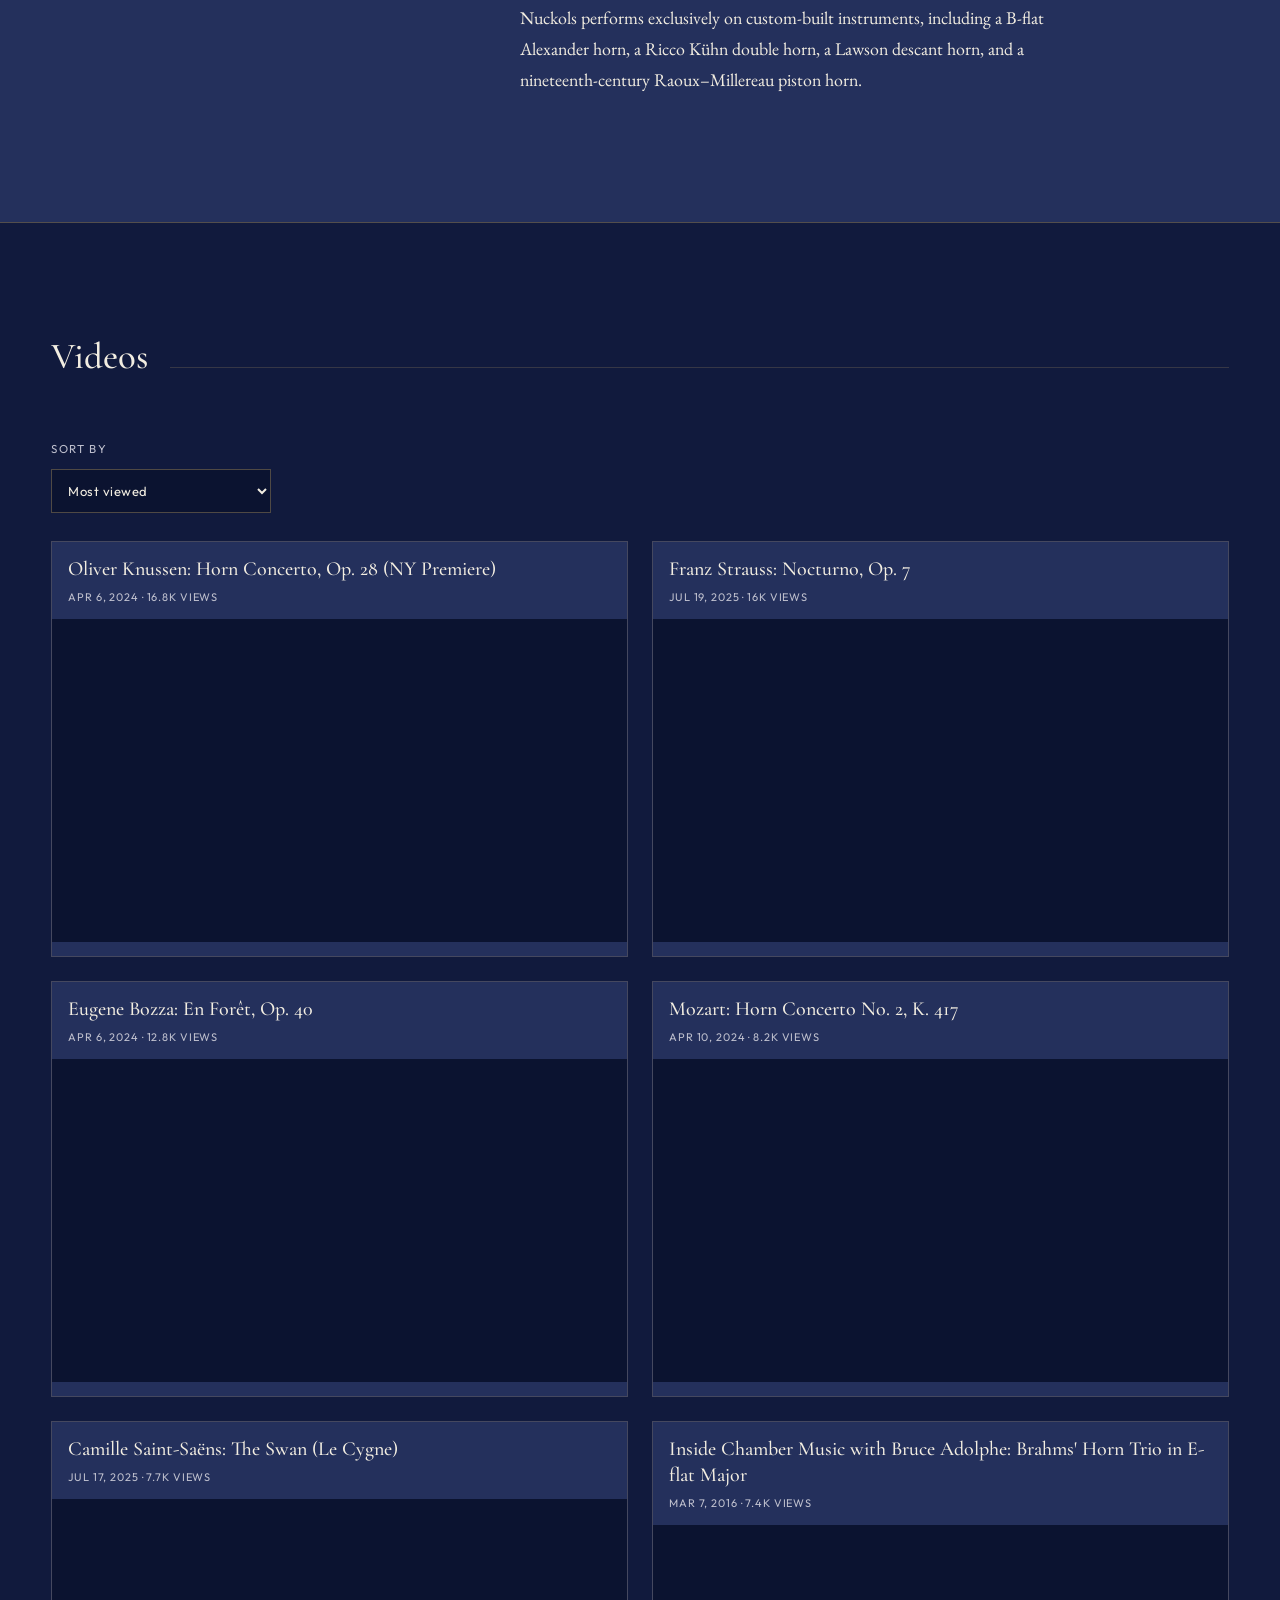
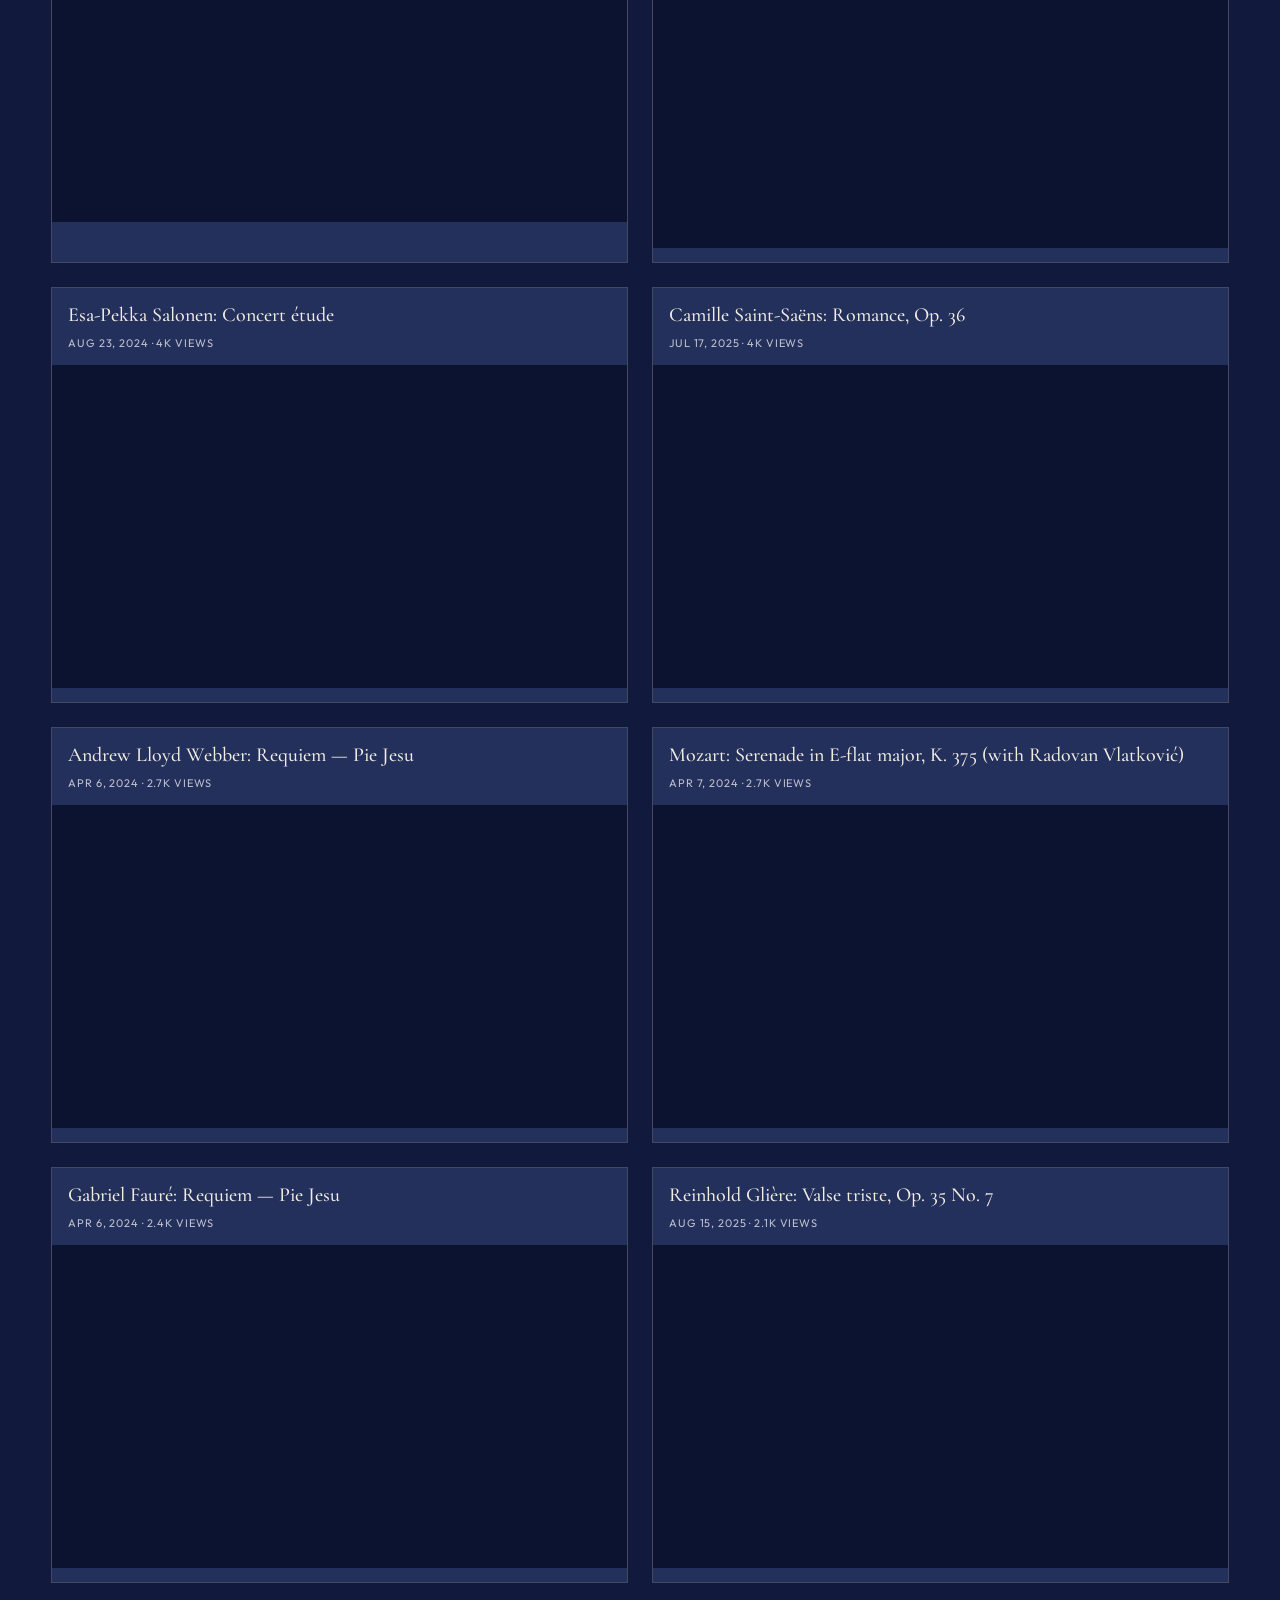
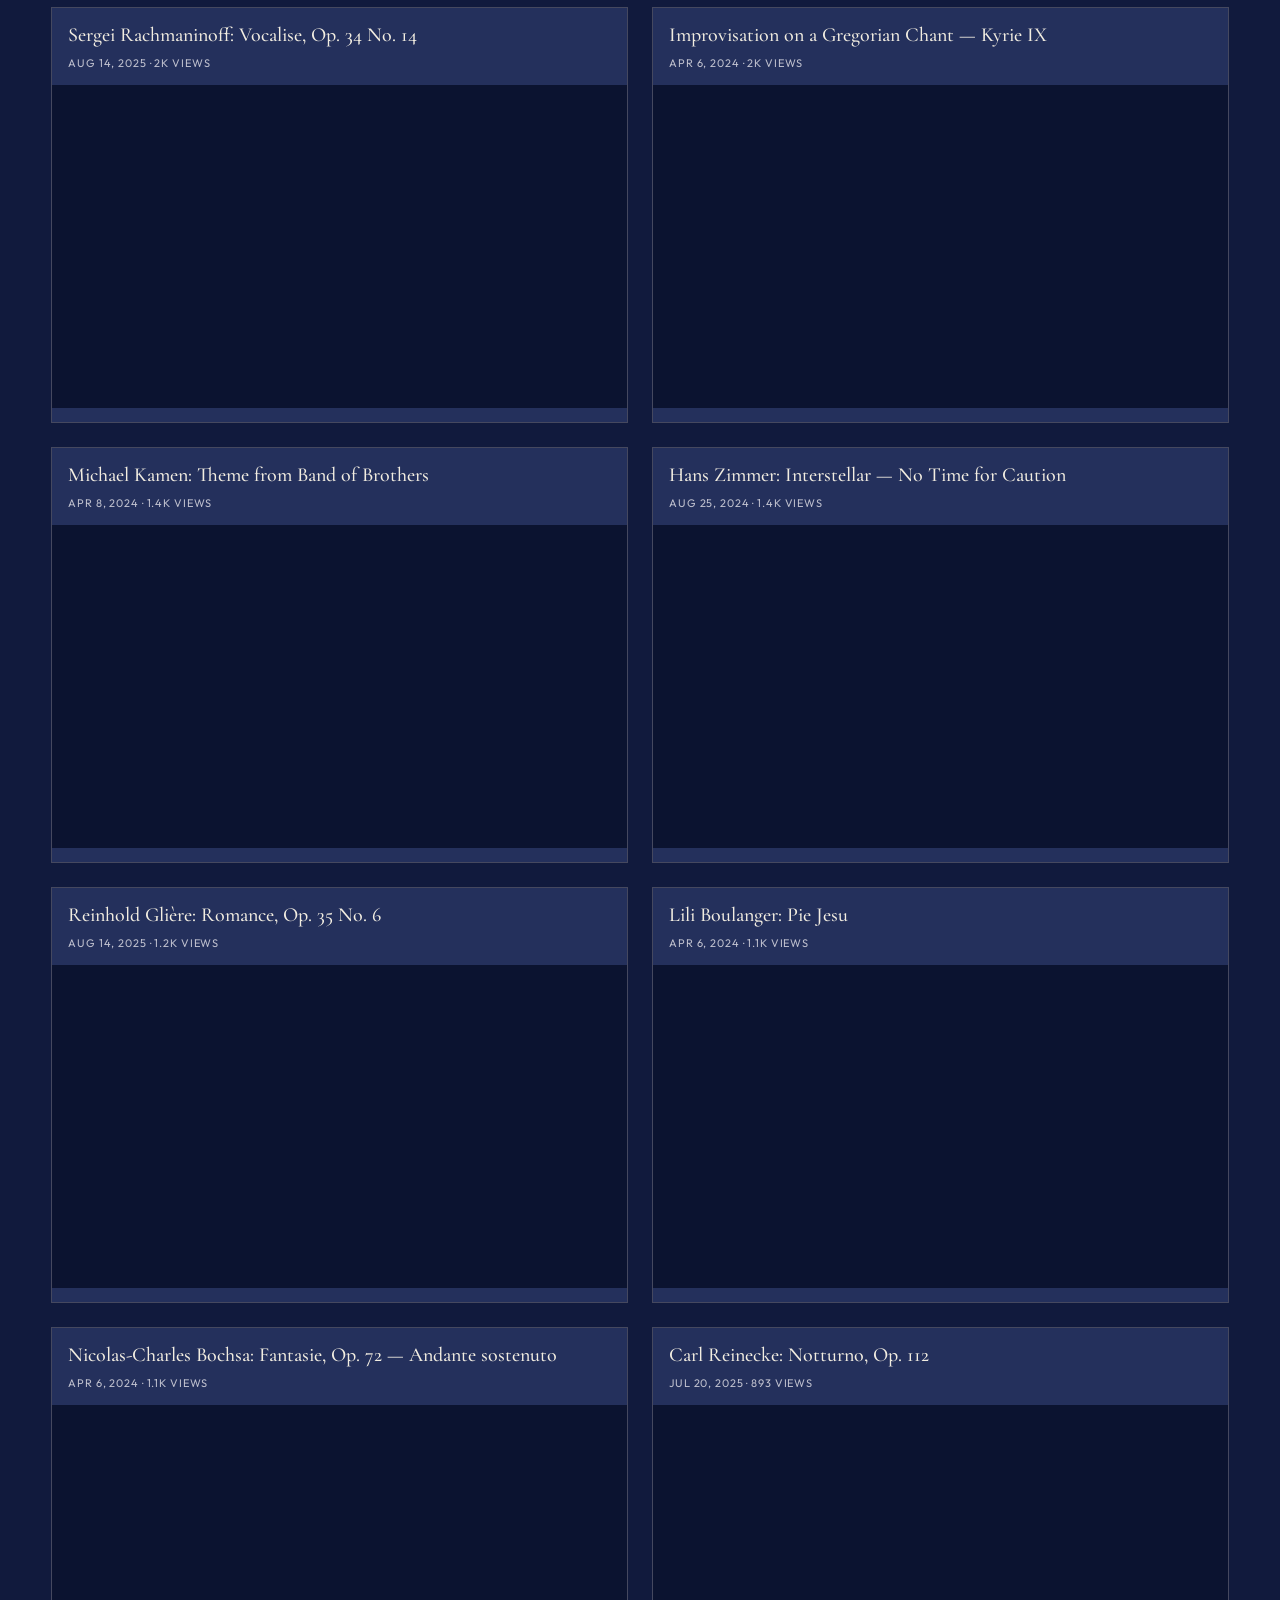
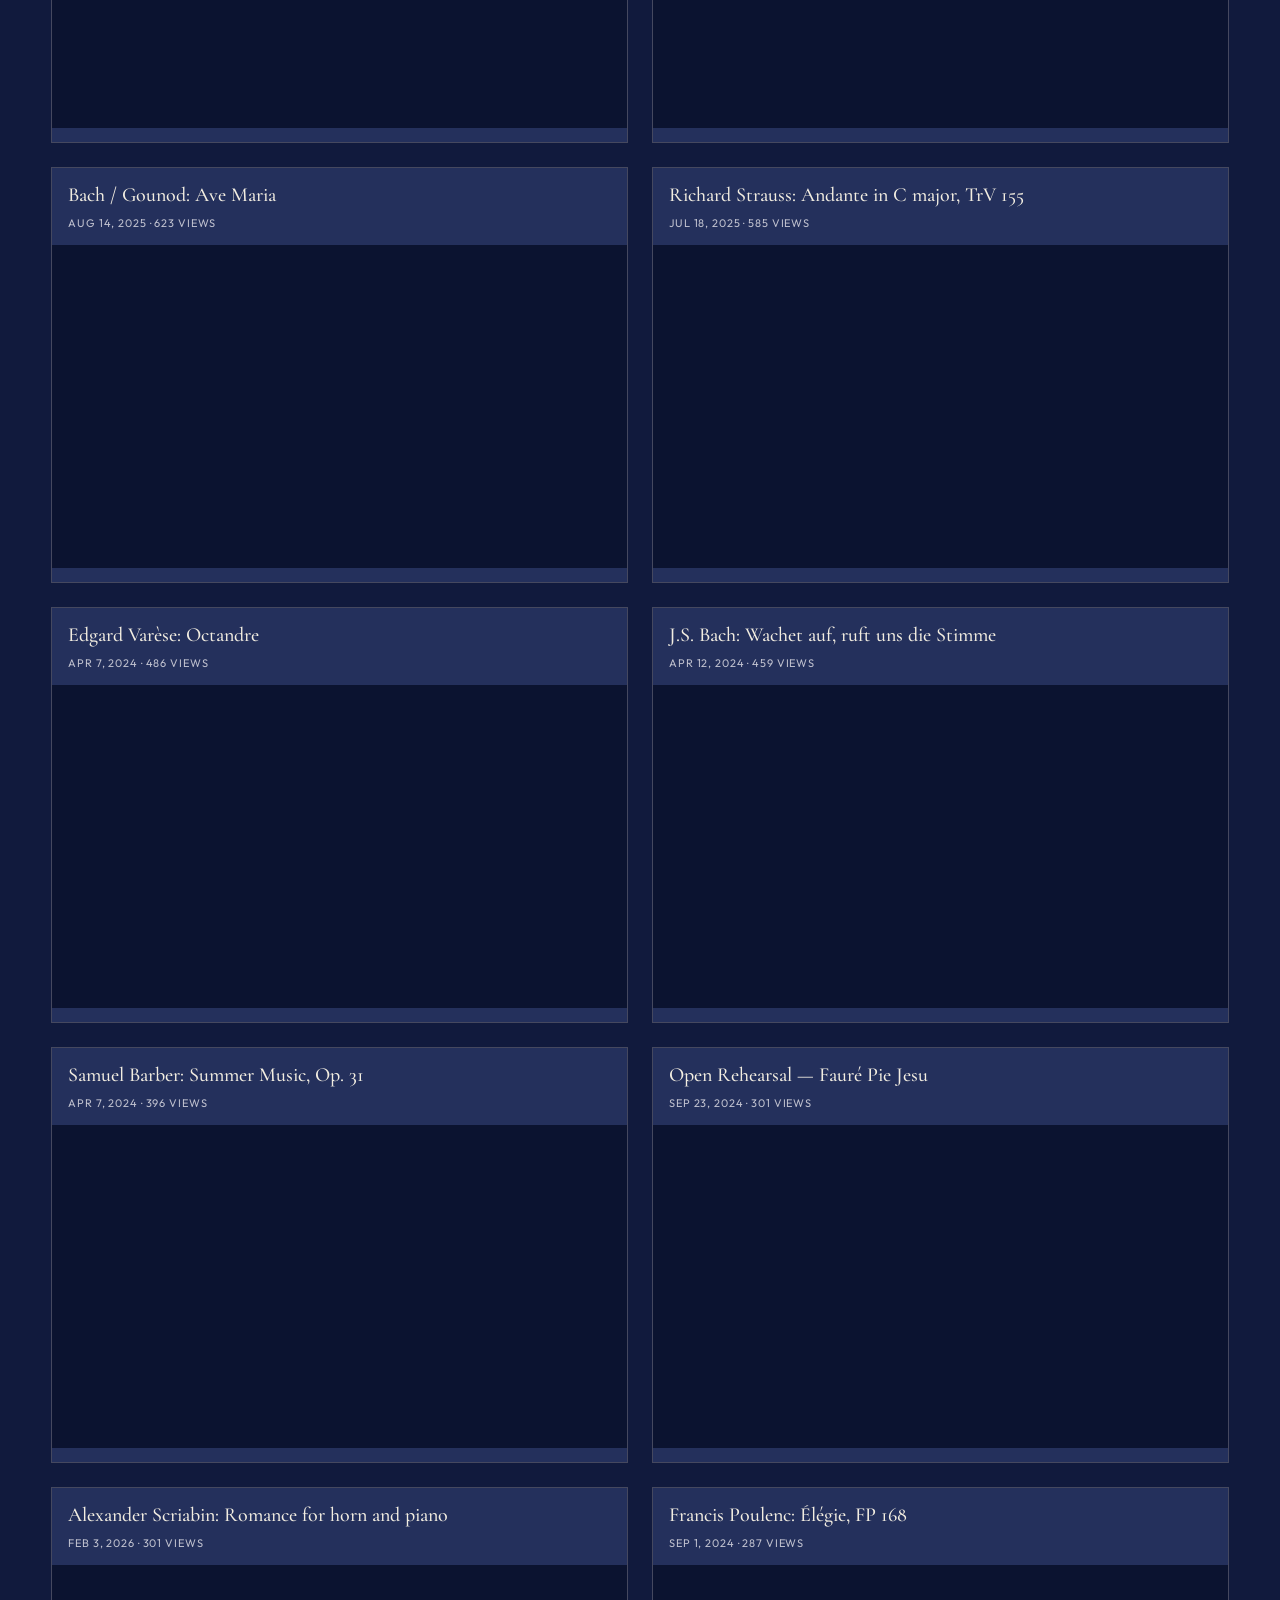
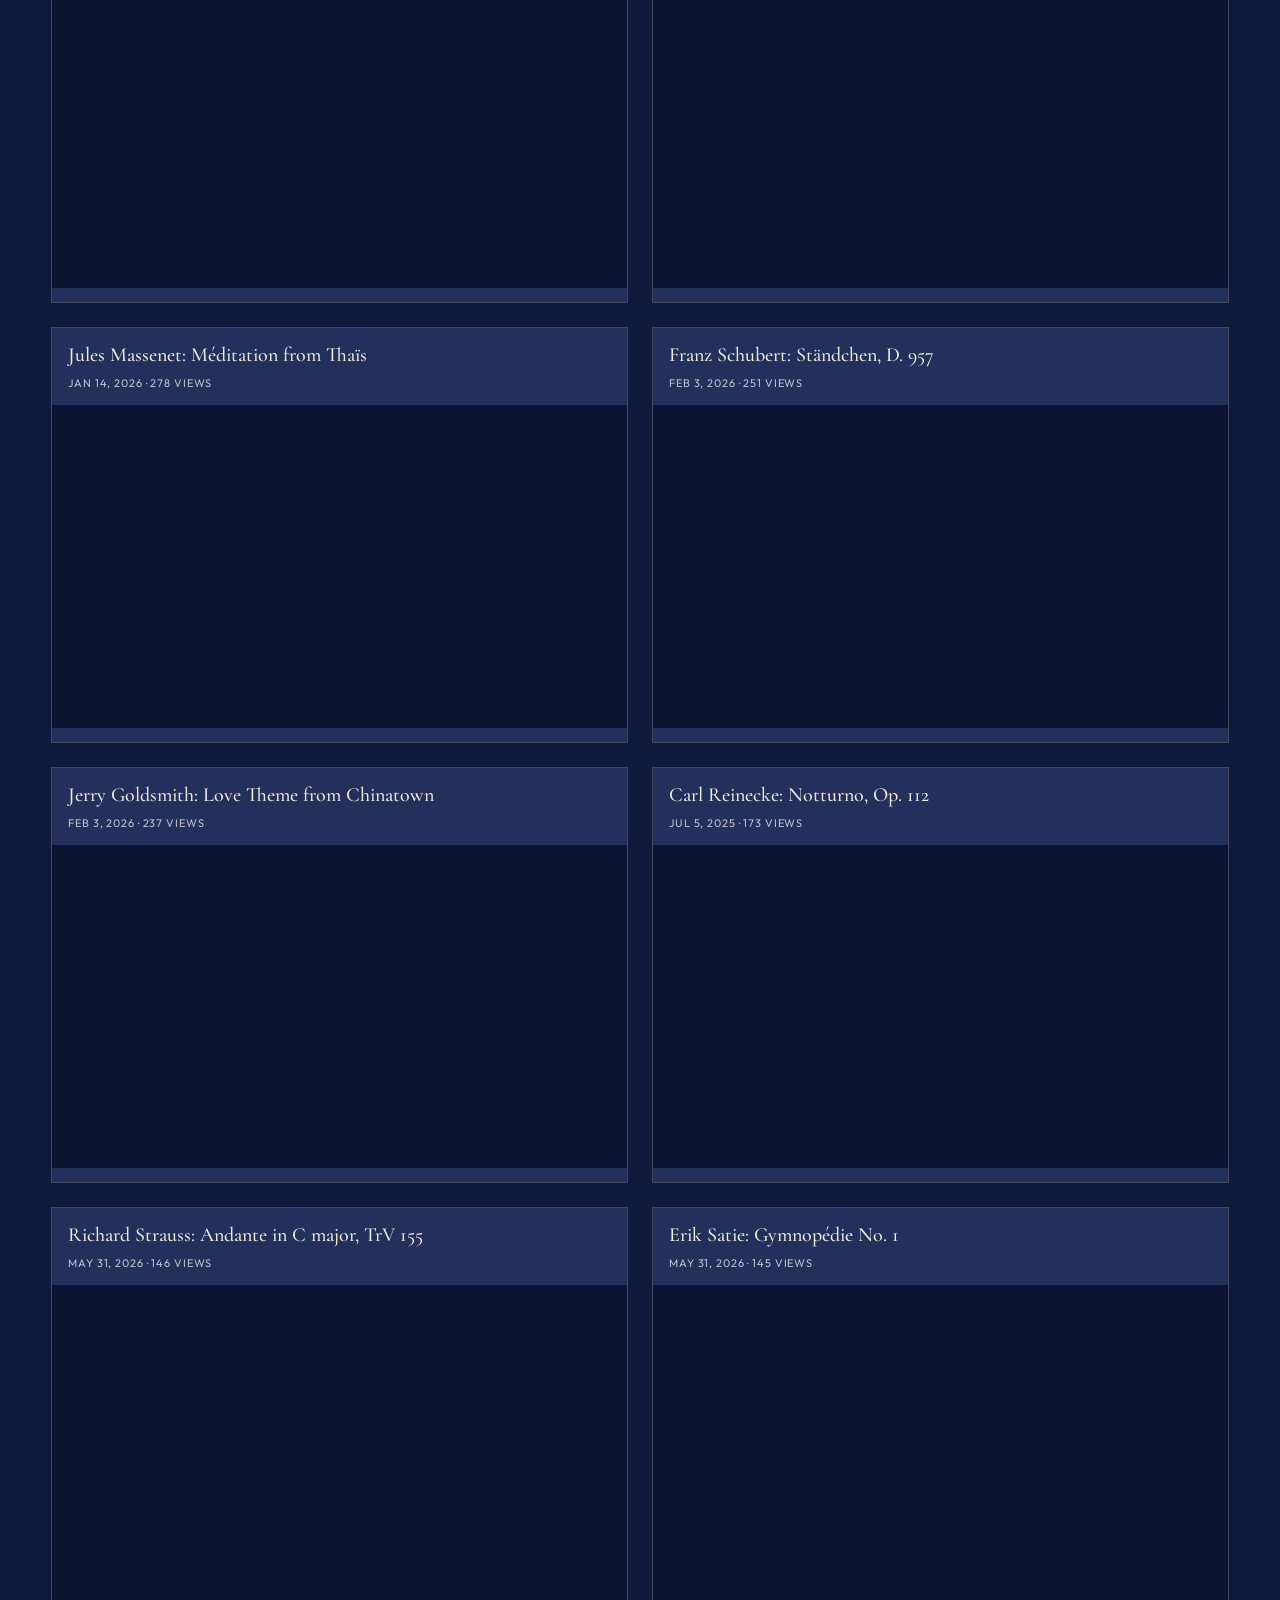
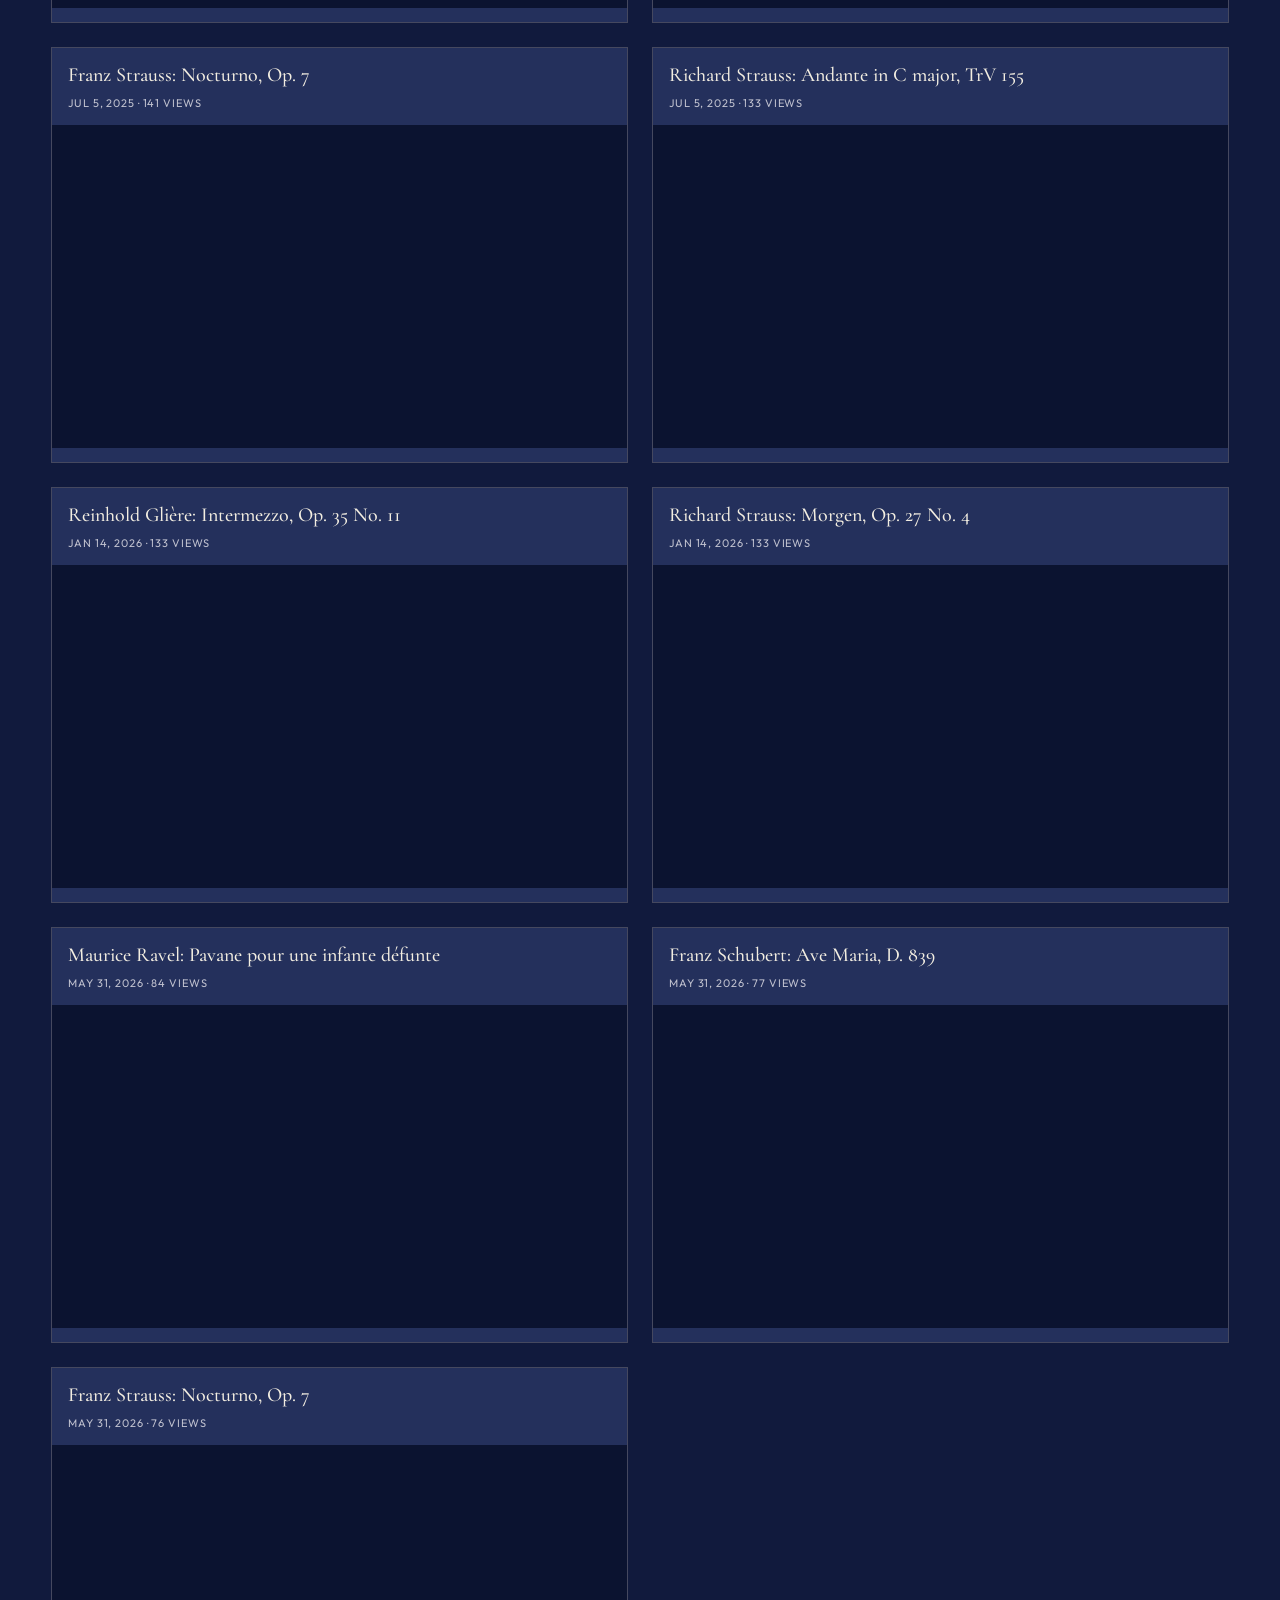
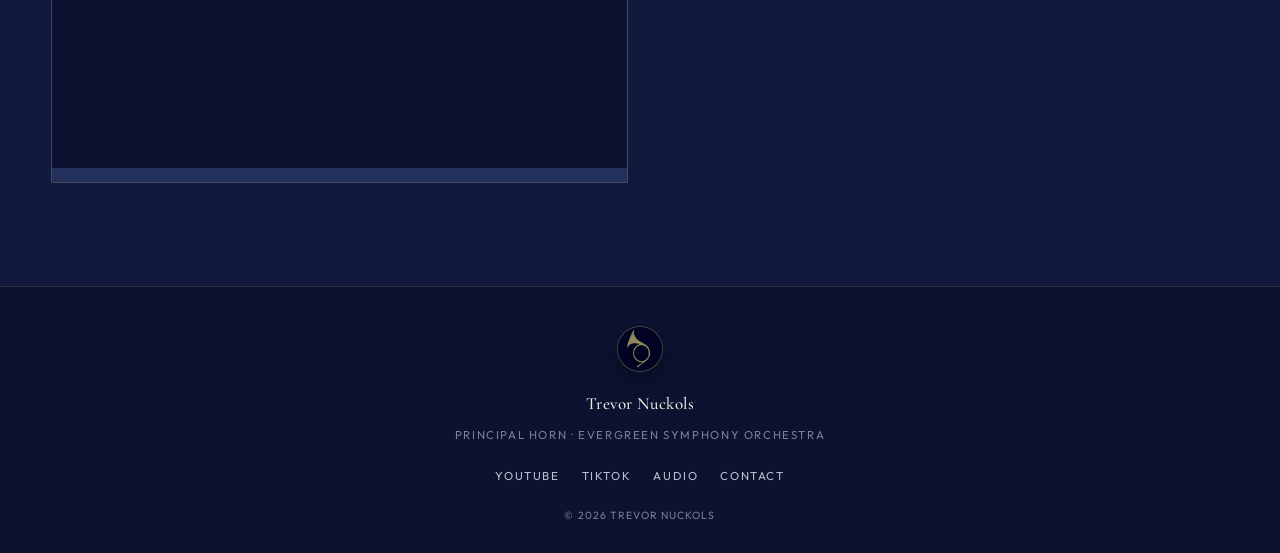
==== commit 3313e4d2: "Use Trevor's new tuxedo portrait as the biography photo." ====
--- a/index.html
+++ b/index.html
@@ -99,7 +99,7 @@
         </div>
         <div class="bio-layout">
           <figure class="bio-photo">
-            <img src="images/gallery/12-navy-suit-smiling-color.jpg" alt="Trevor Nuckols smiling in a navy suit with horn" width="1006" height="1024">
+            <img src="images/bio10-3-26.jpg" alt="Trevor Nuckols in a tuxedo holding a French horn" width="842" height="984">
           </figure>
           <div class="bio-copy">
             <div class="bio-block">
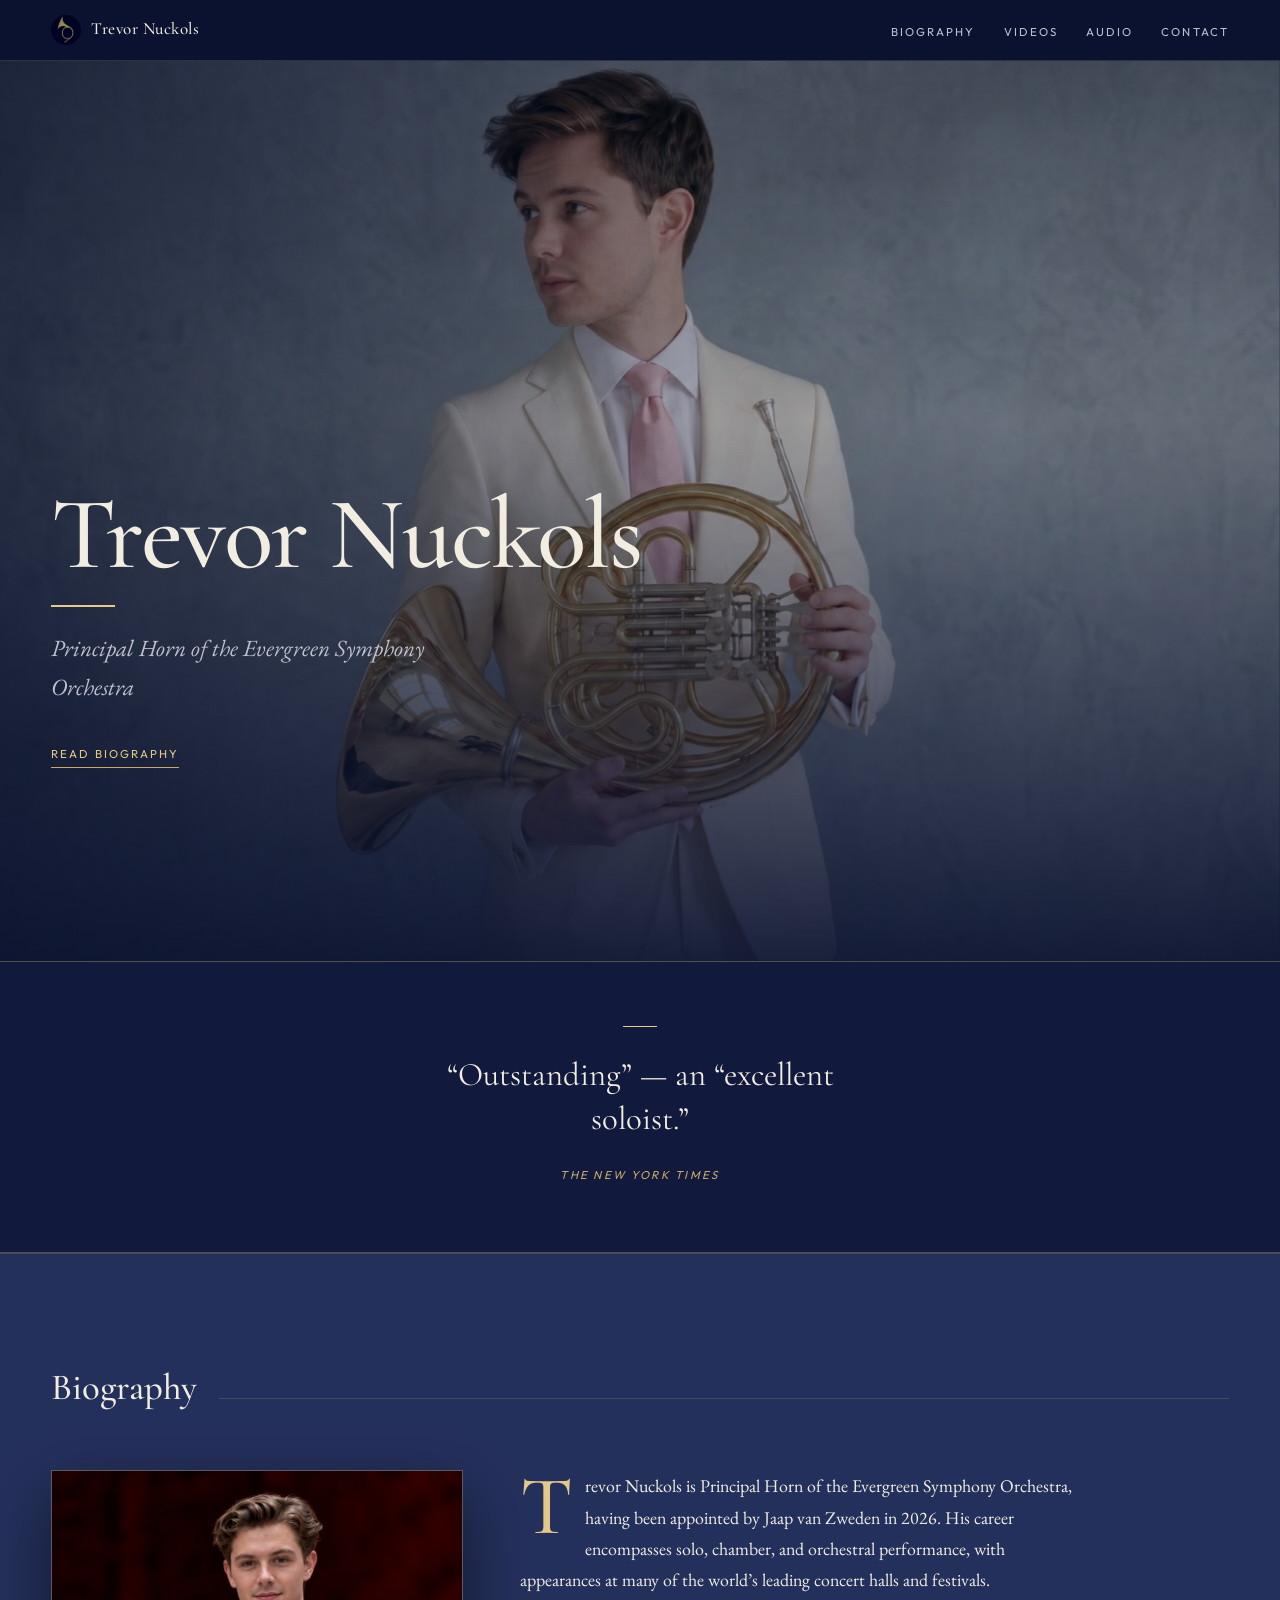
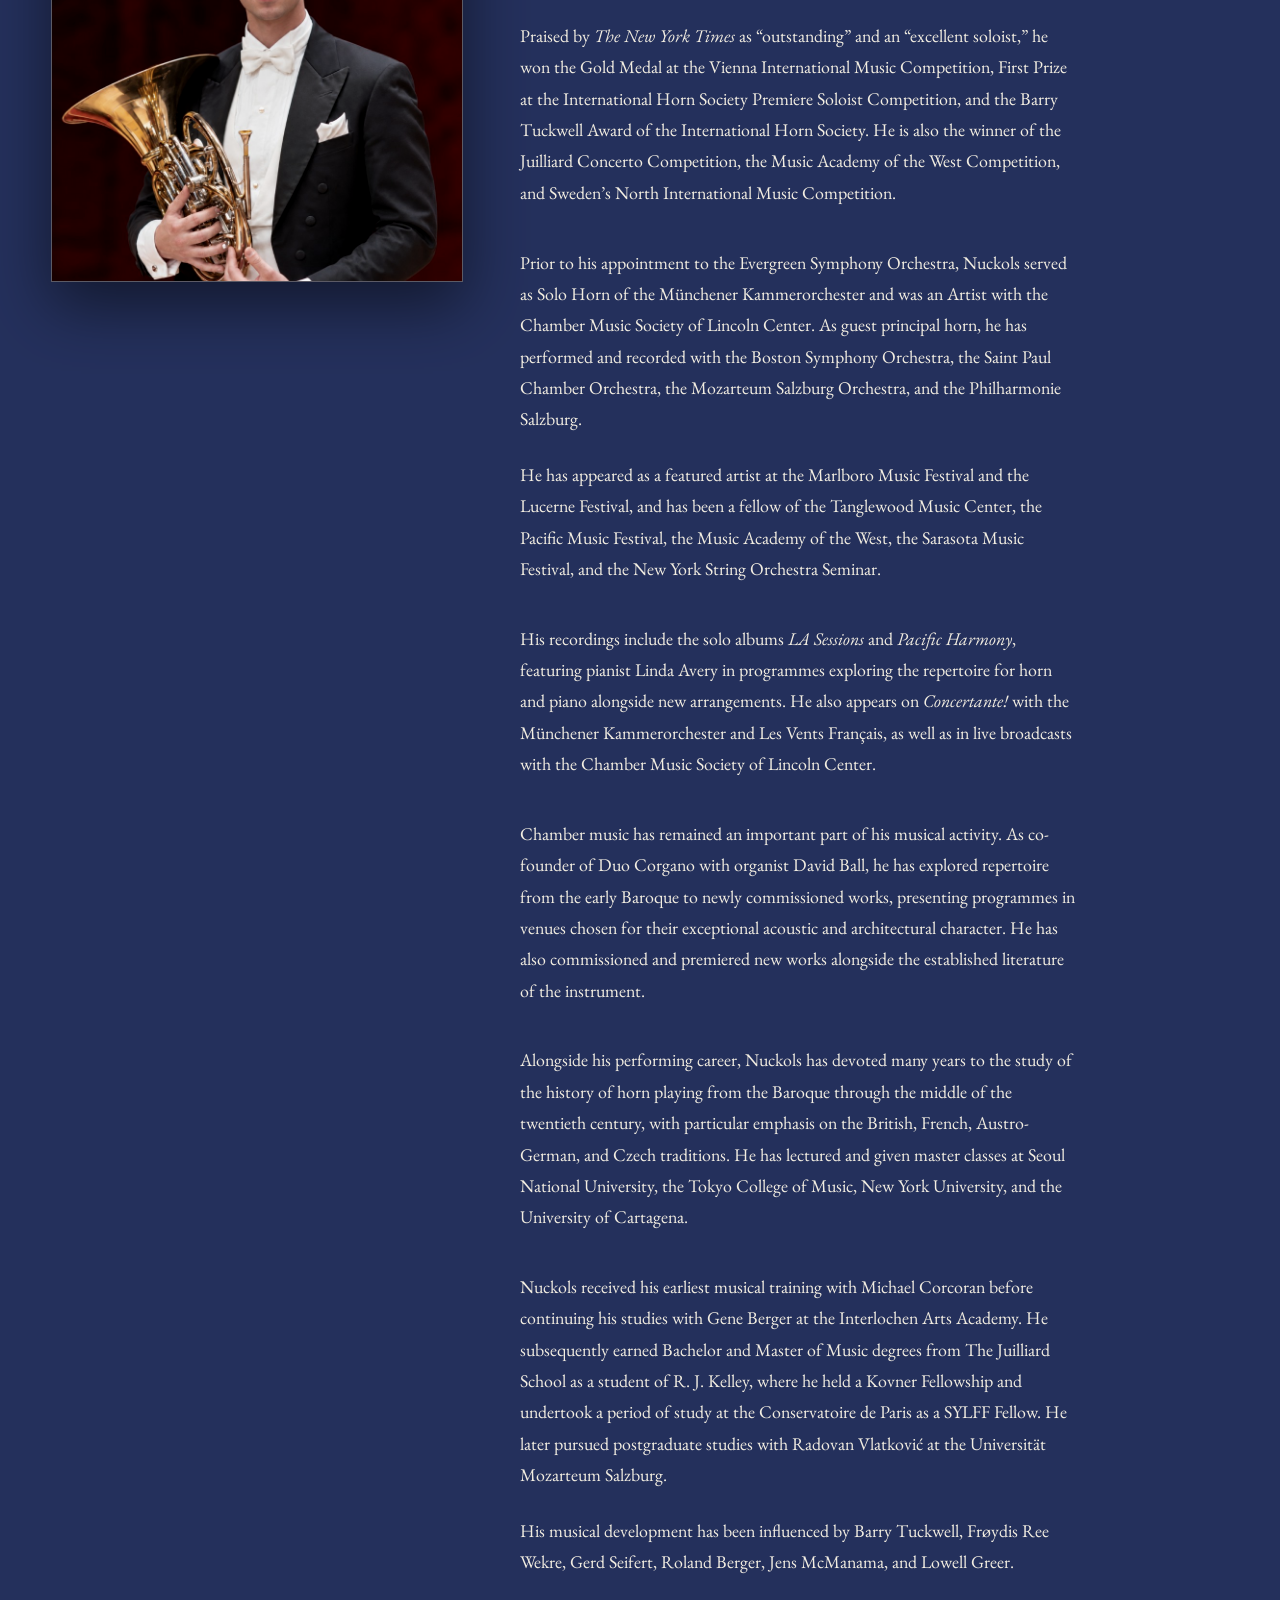
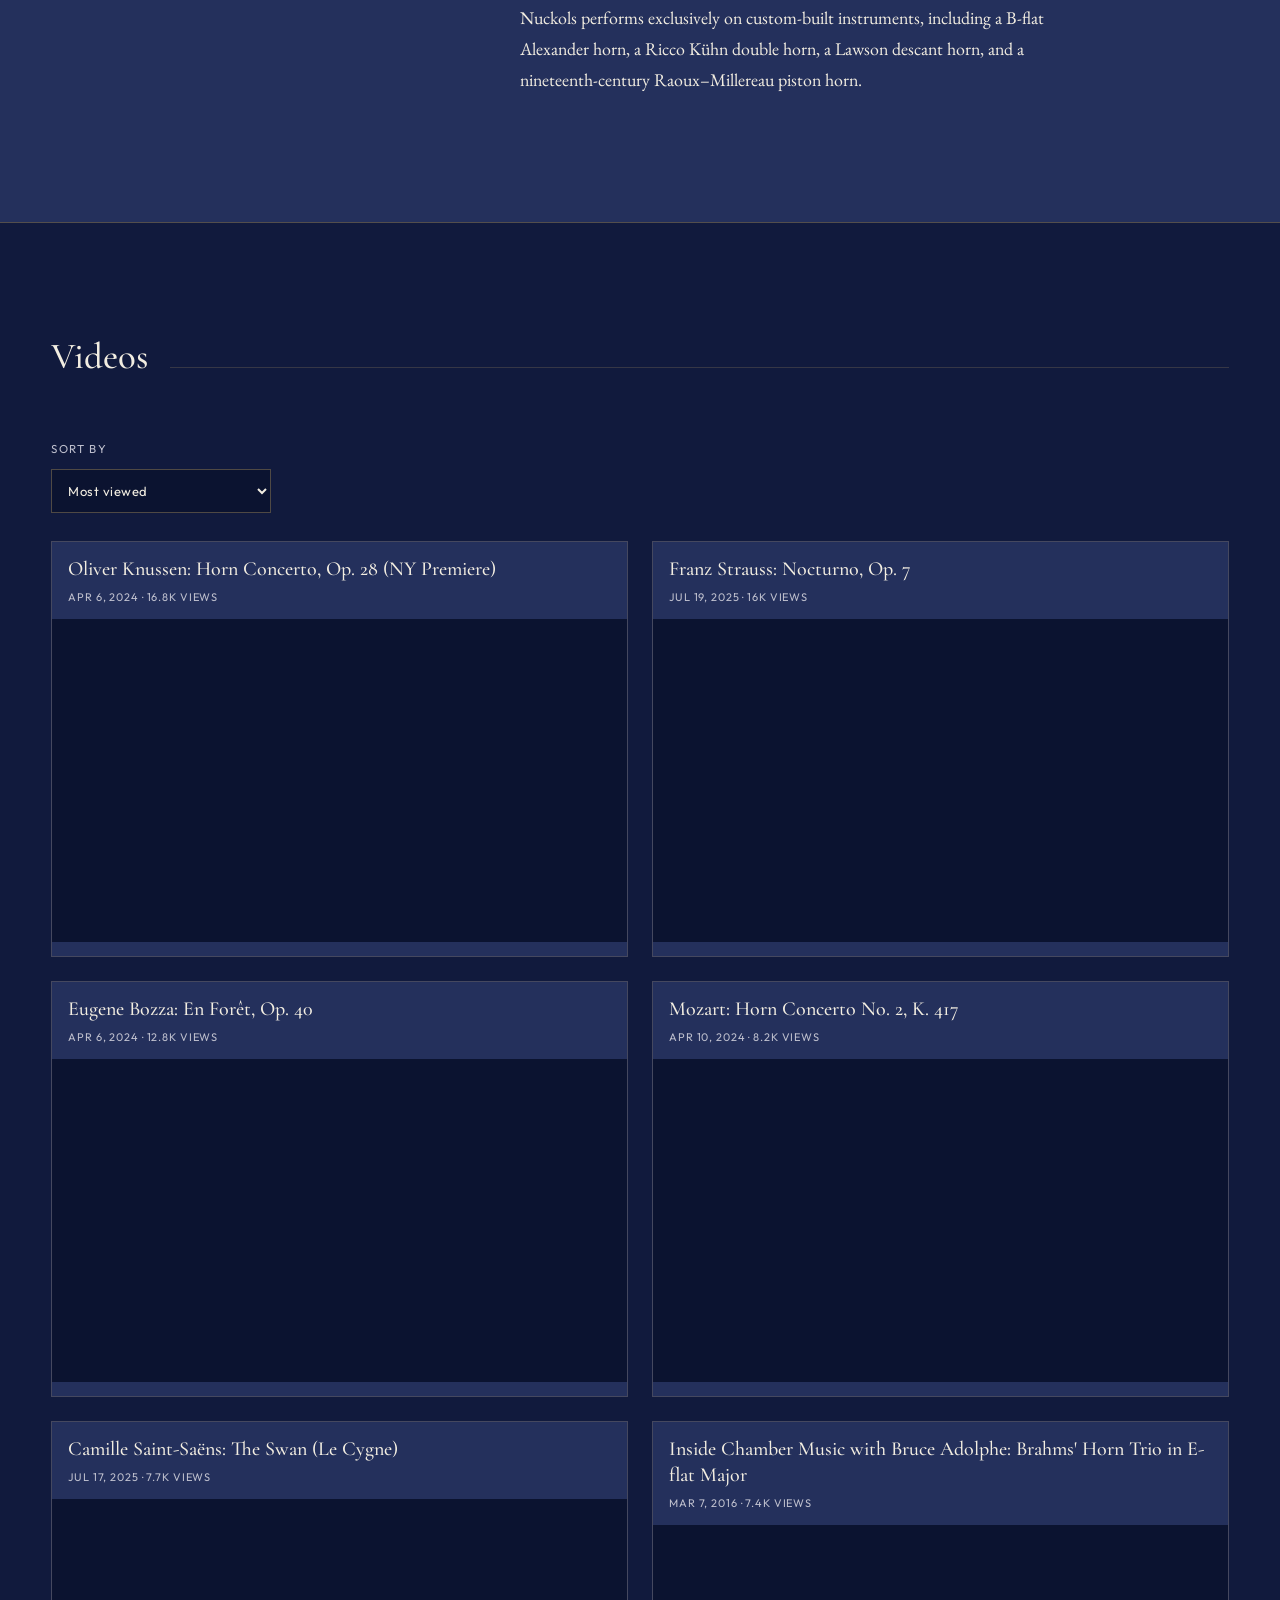
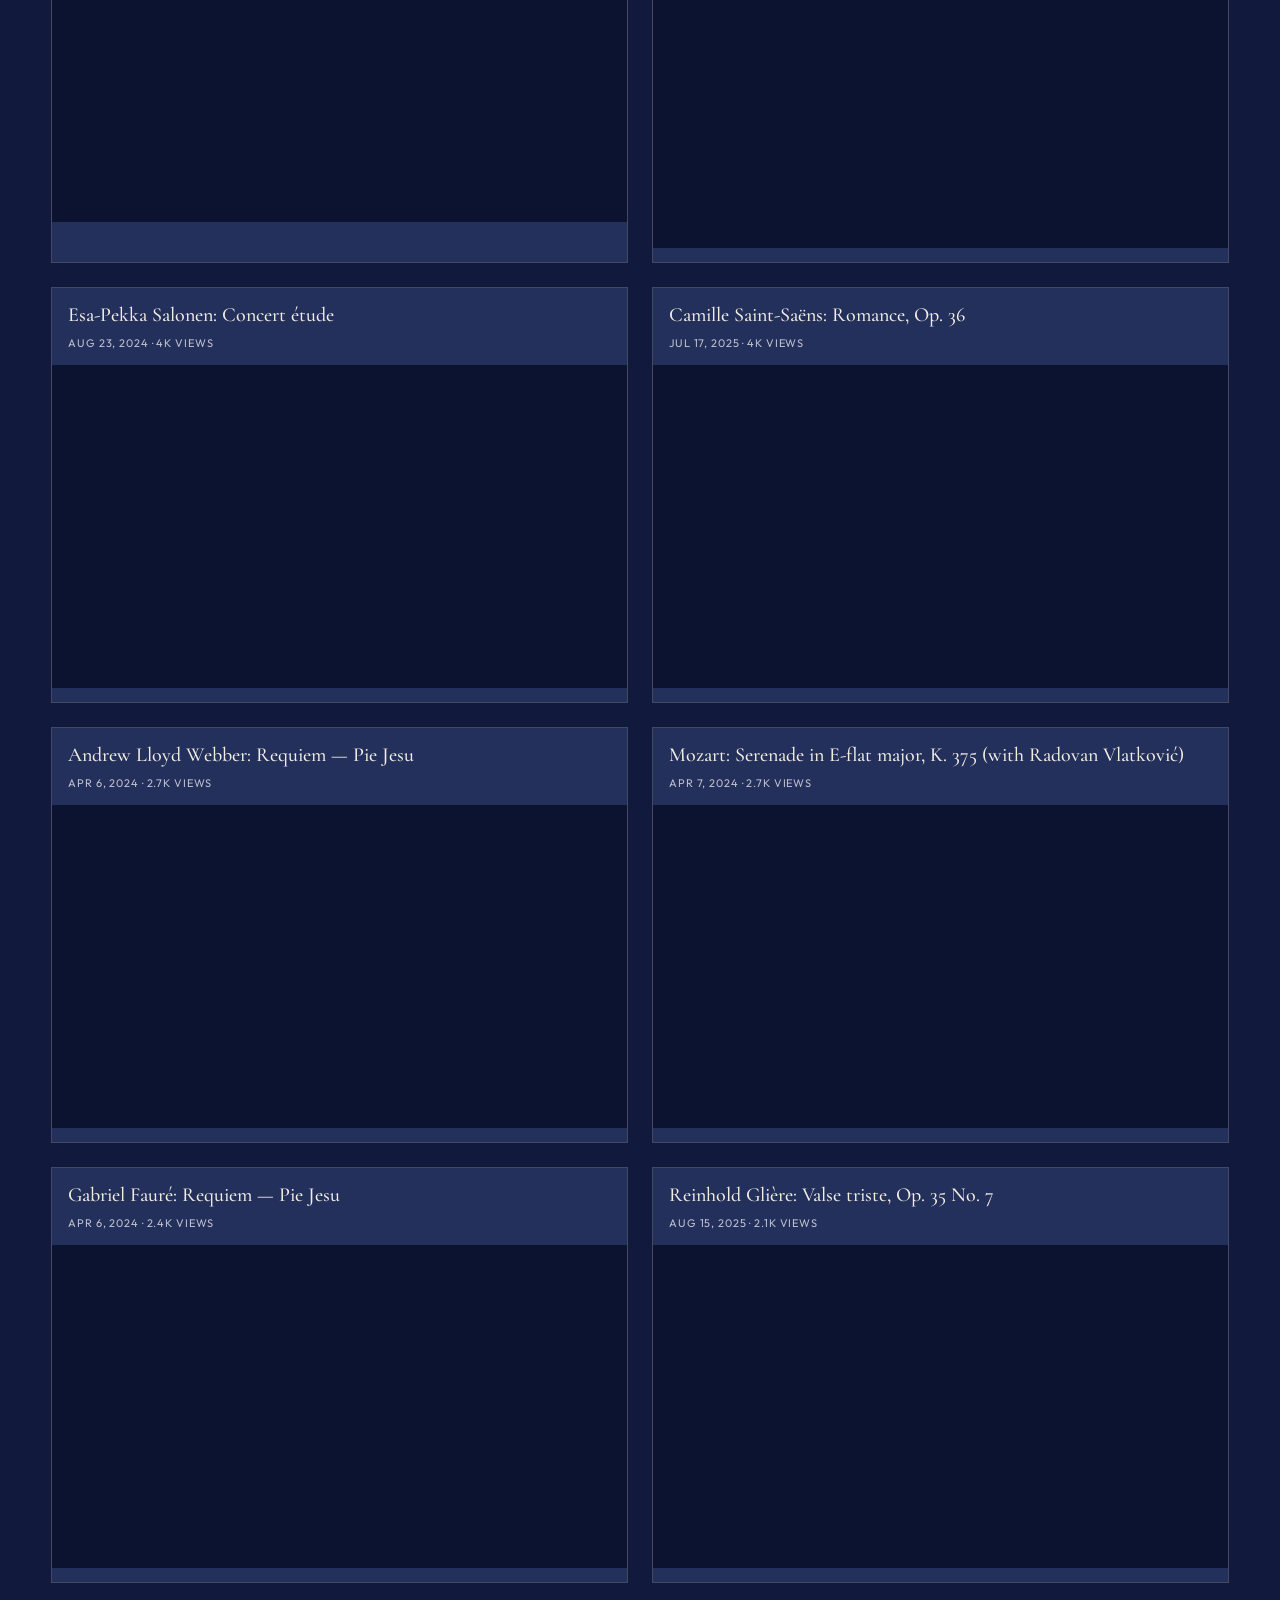
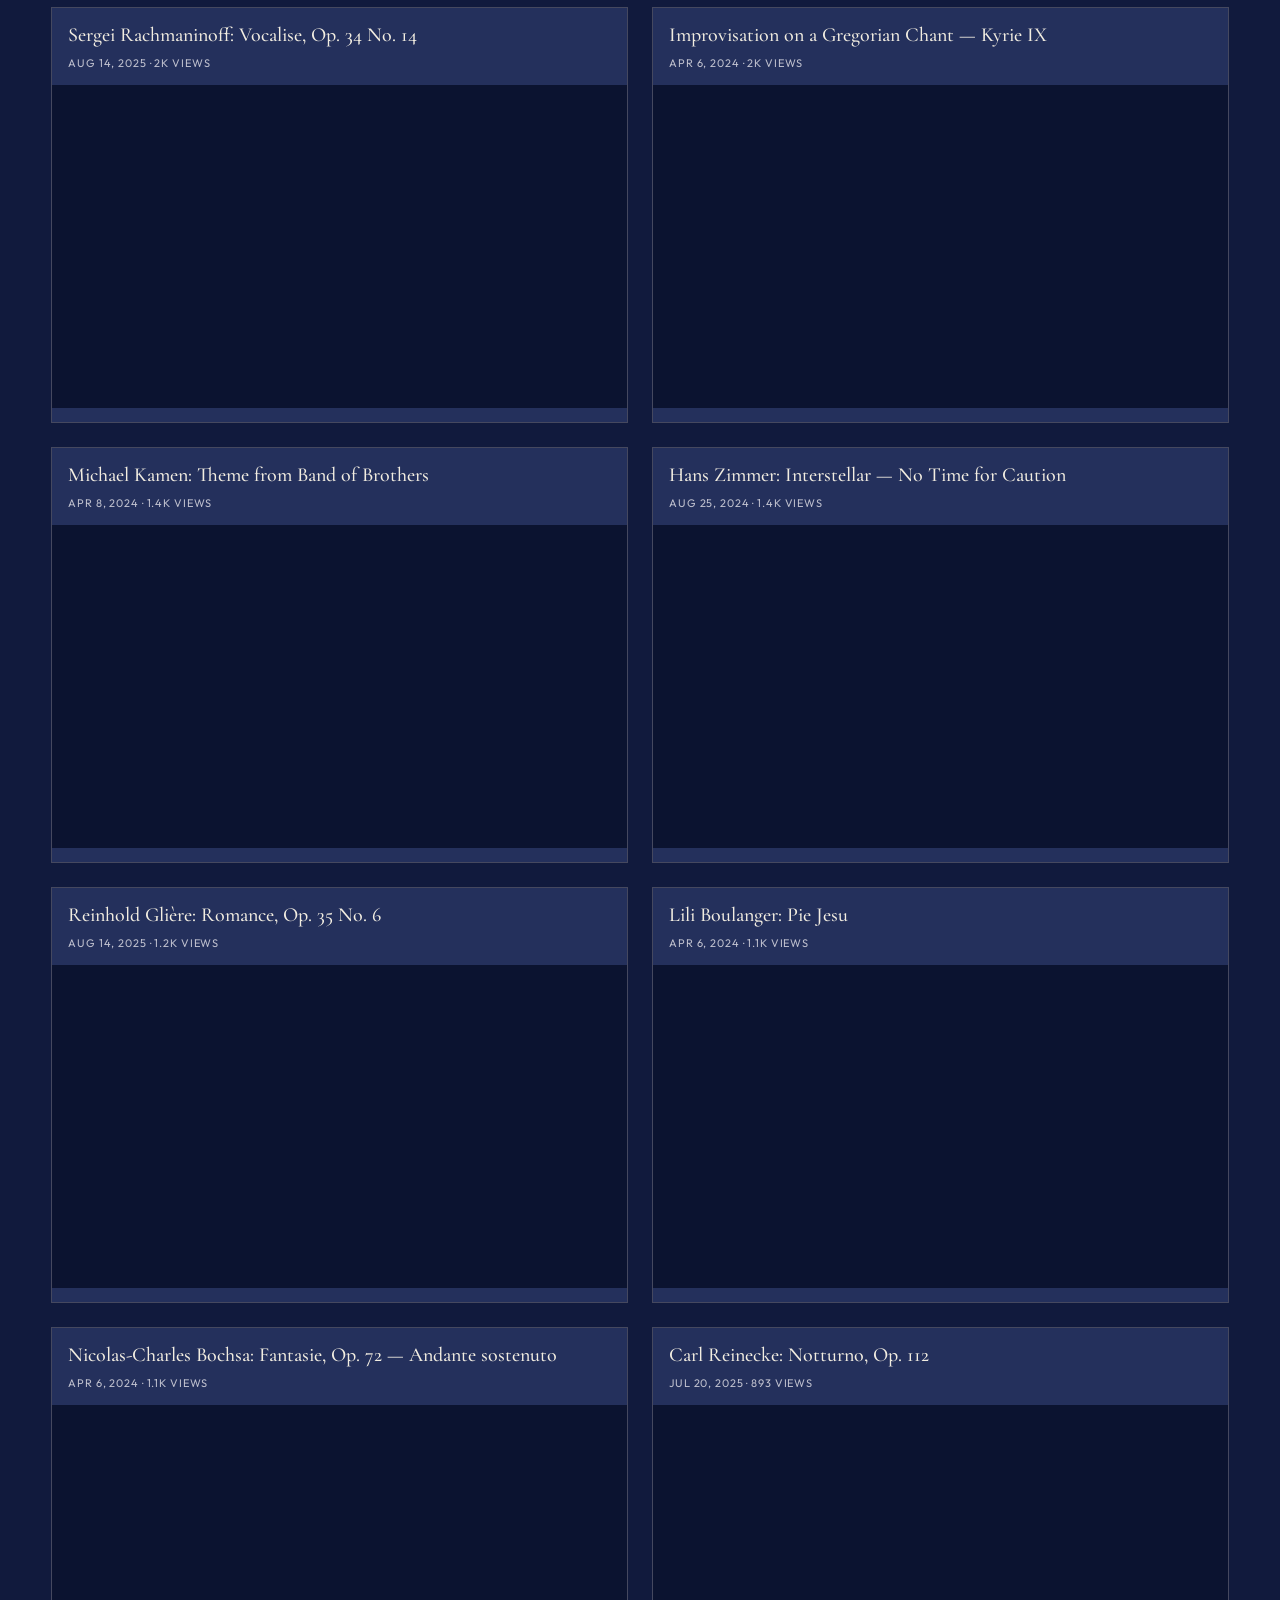
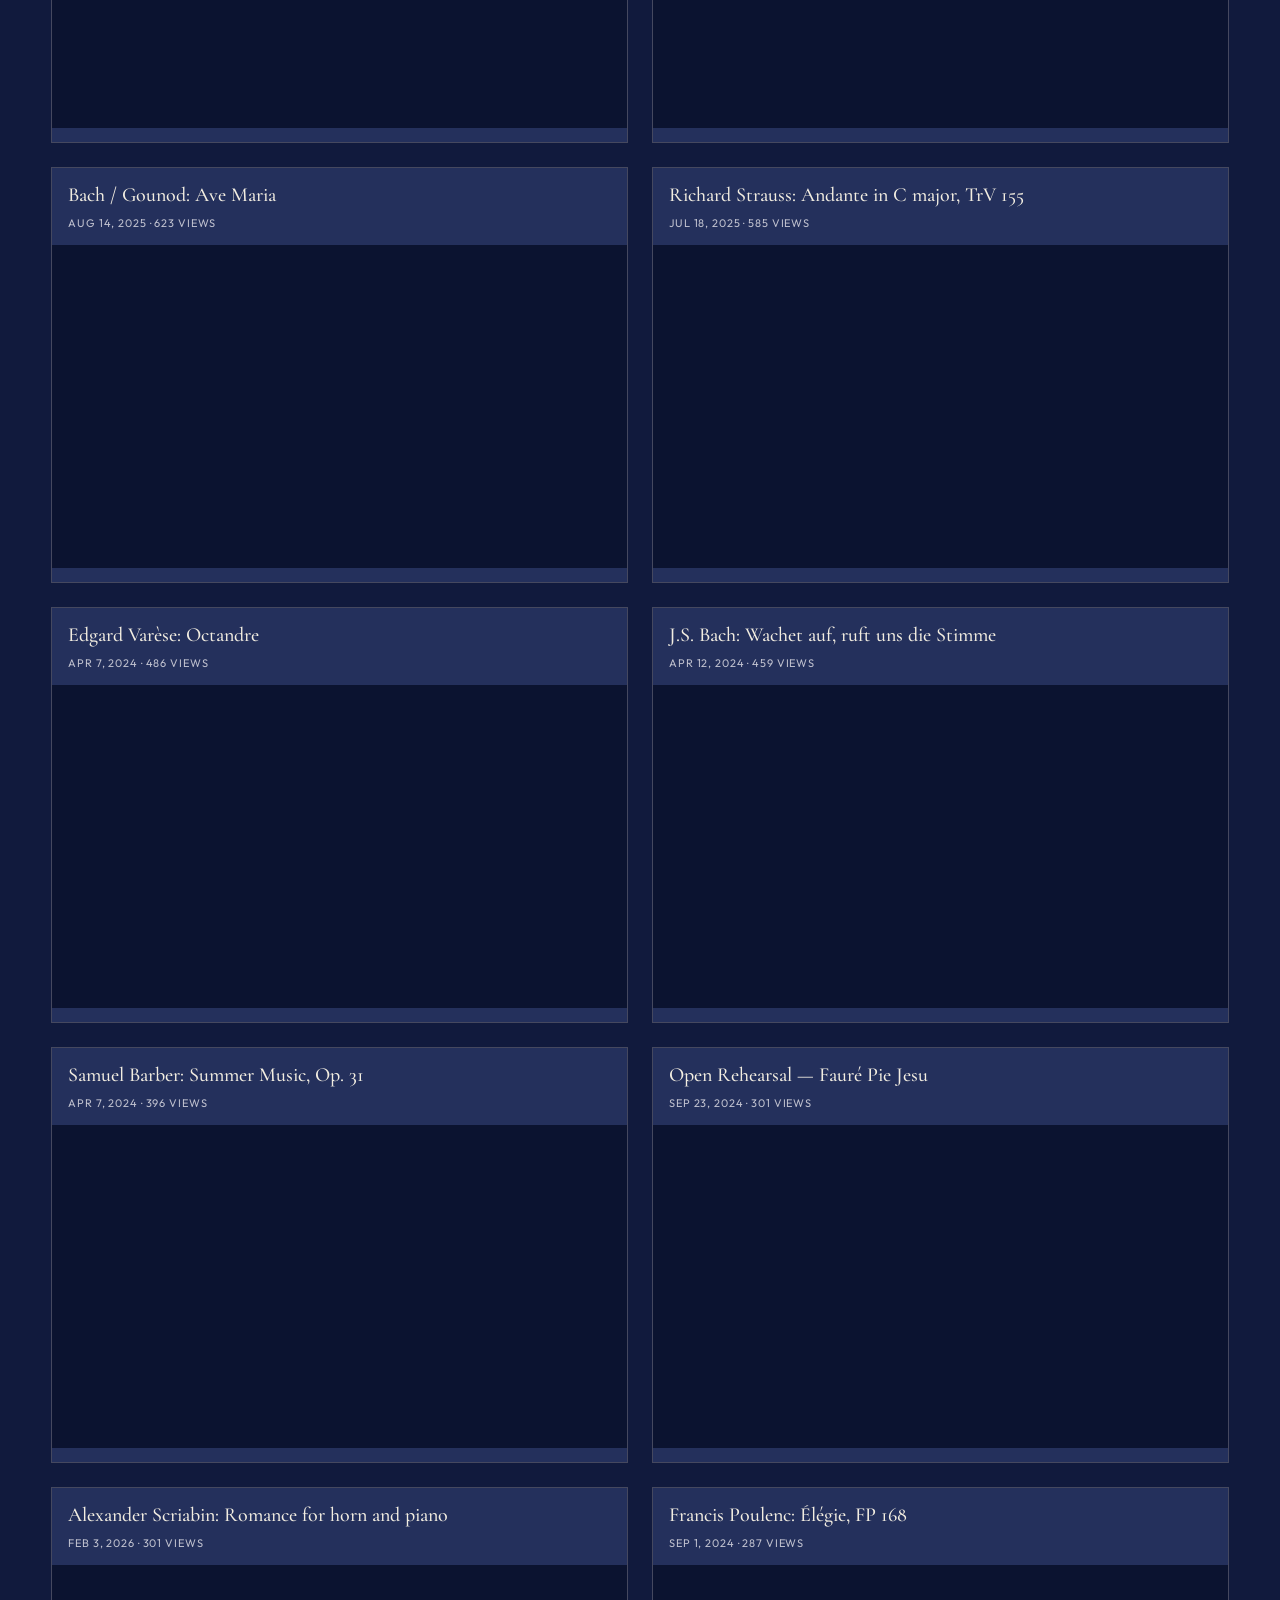
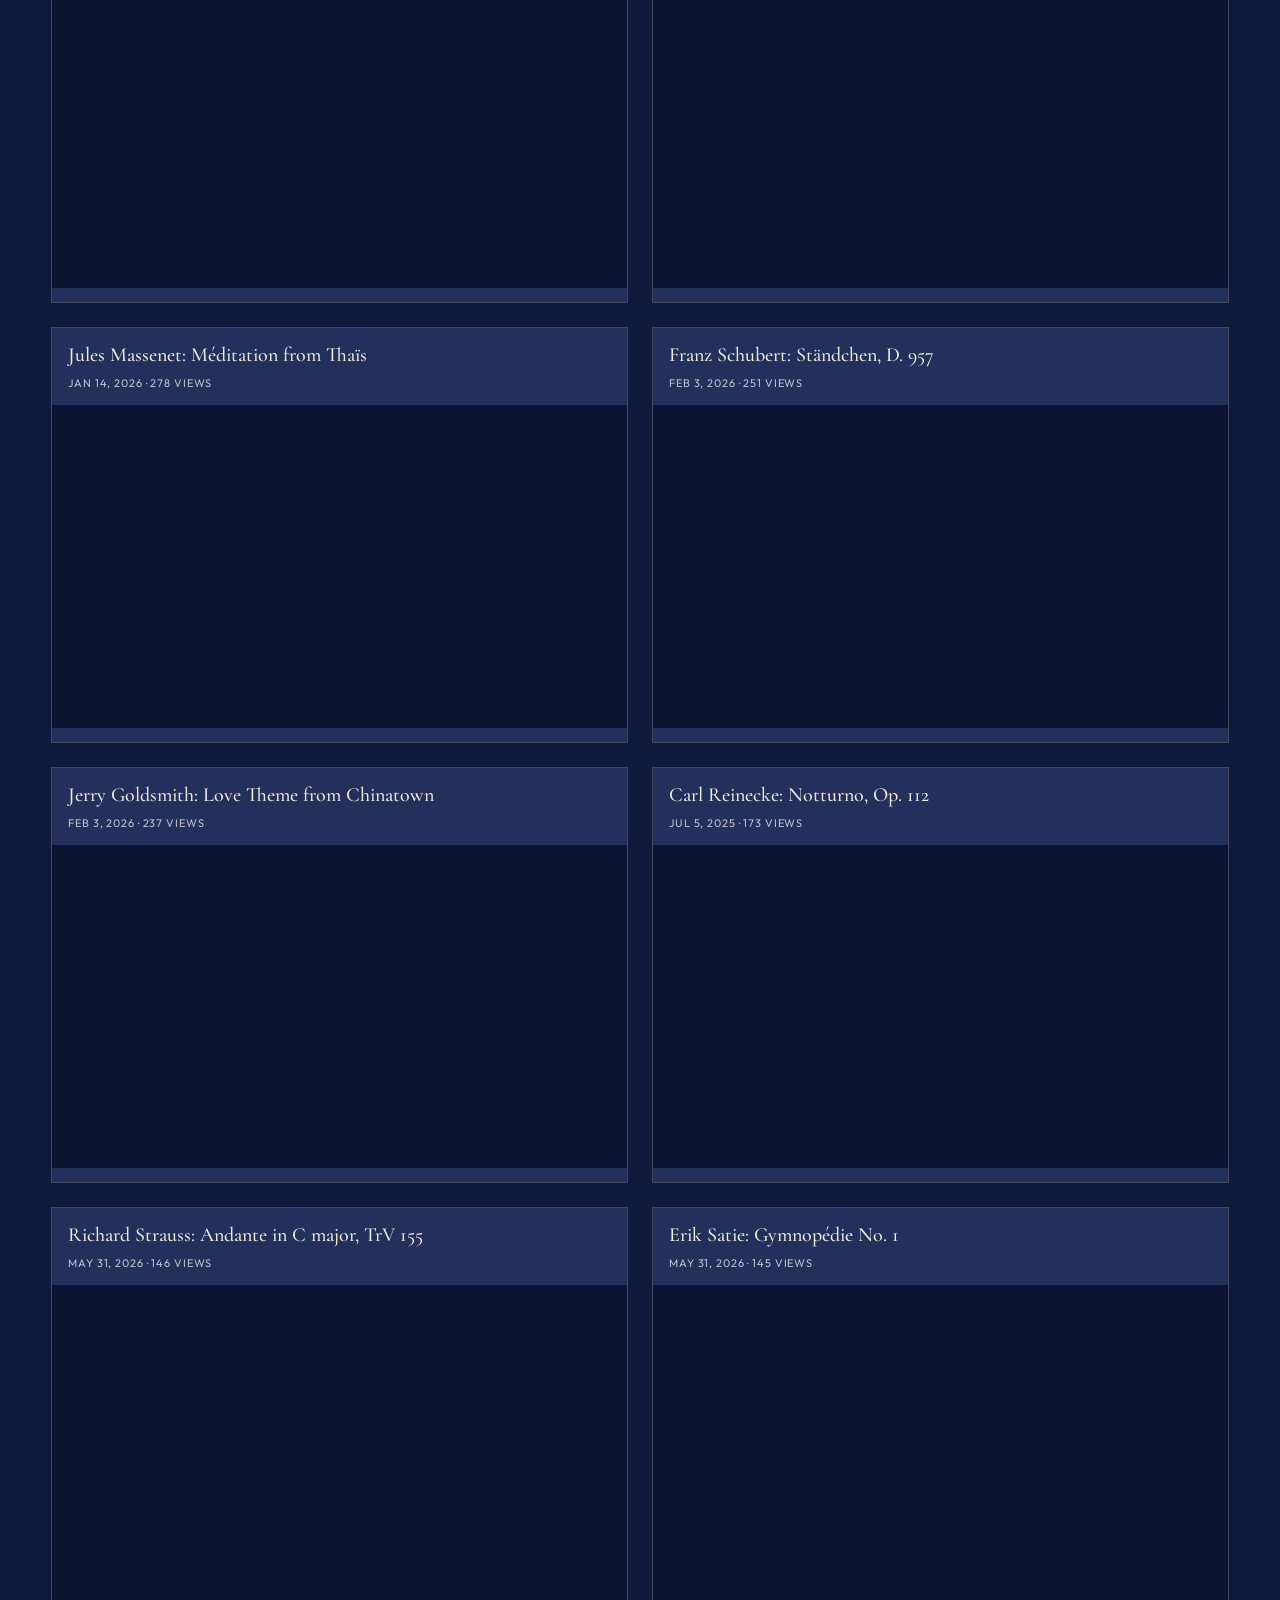
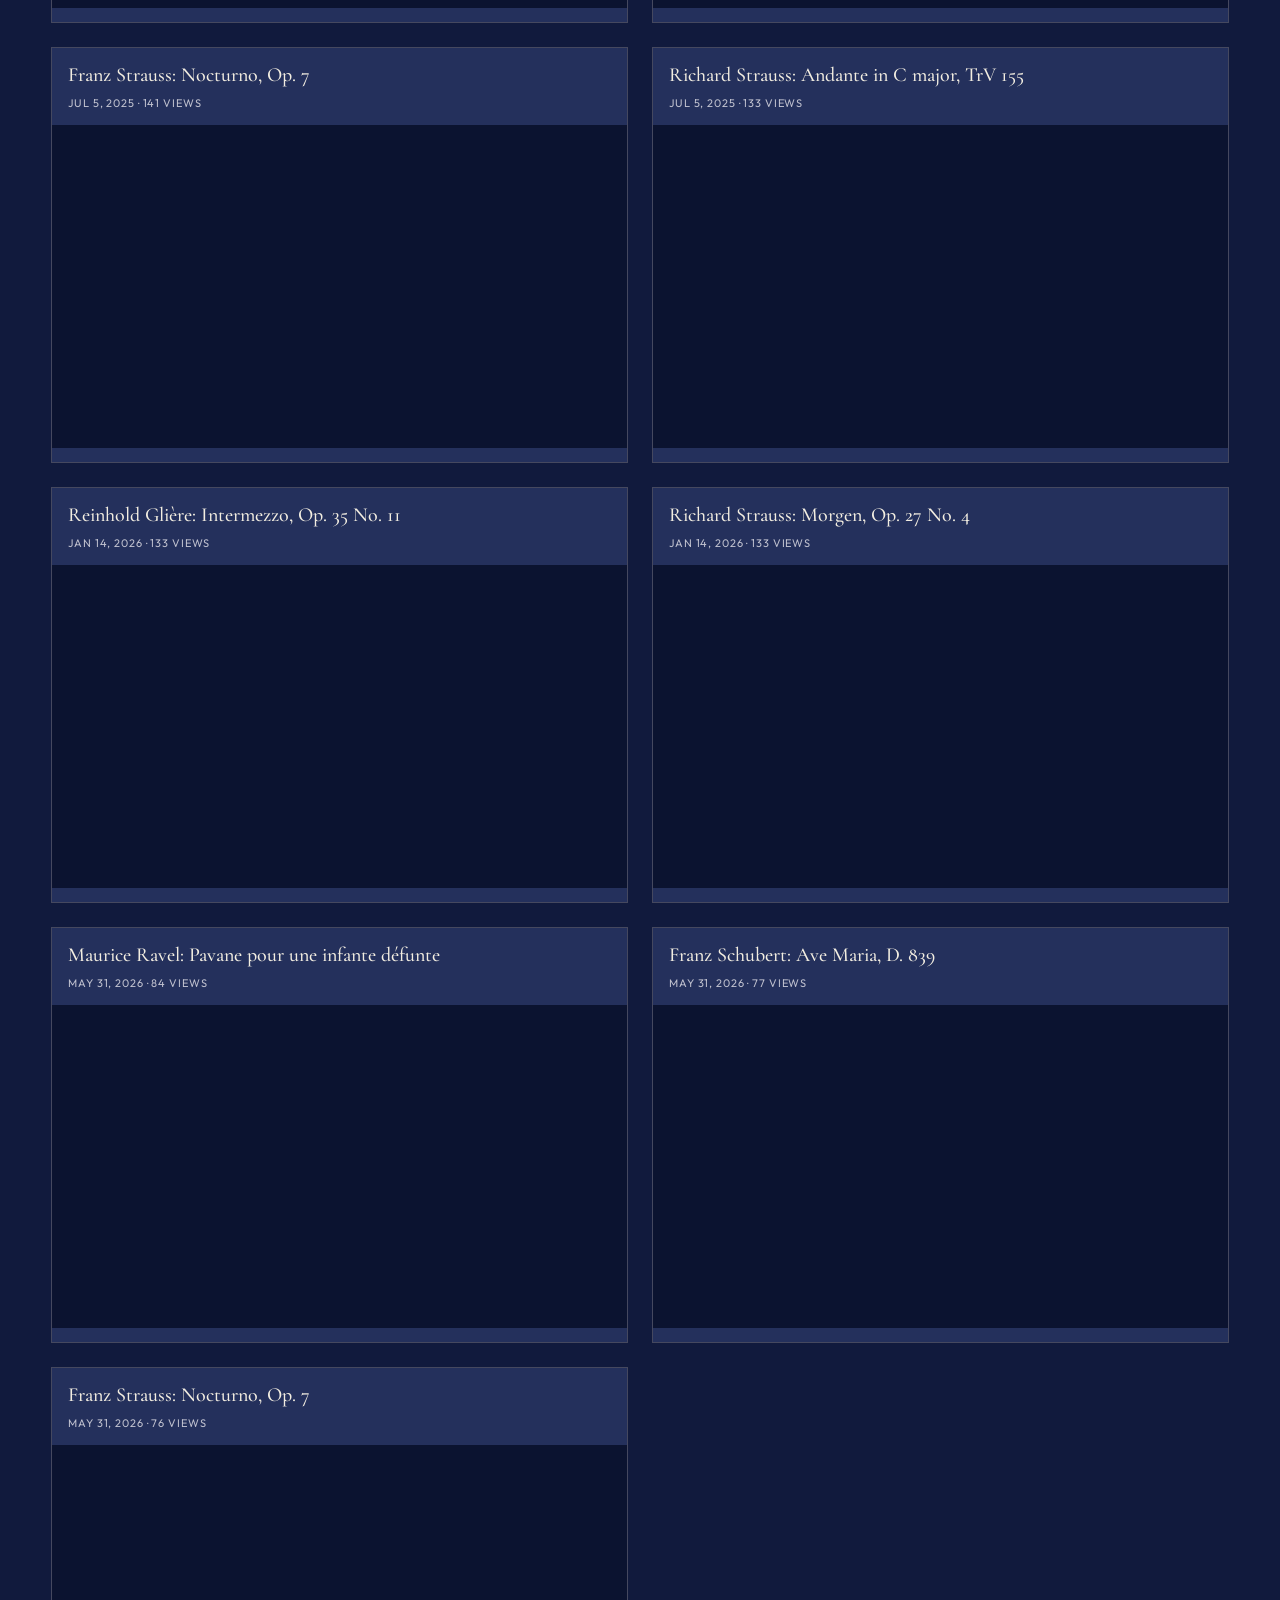
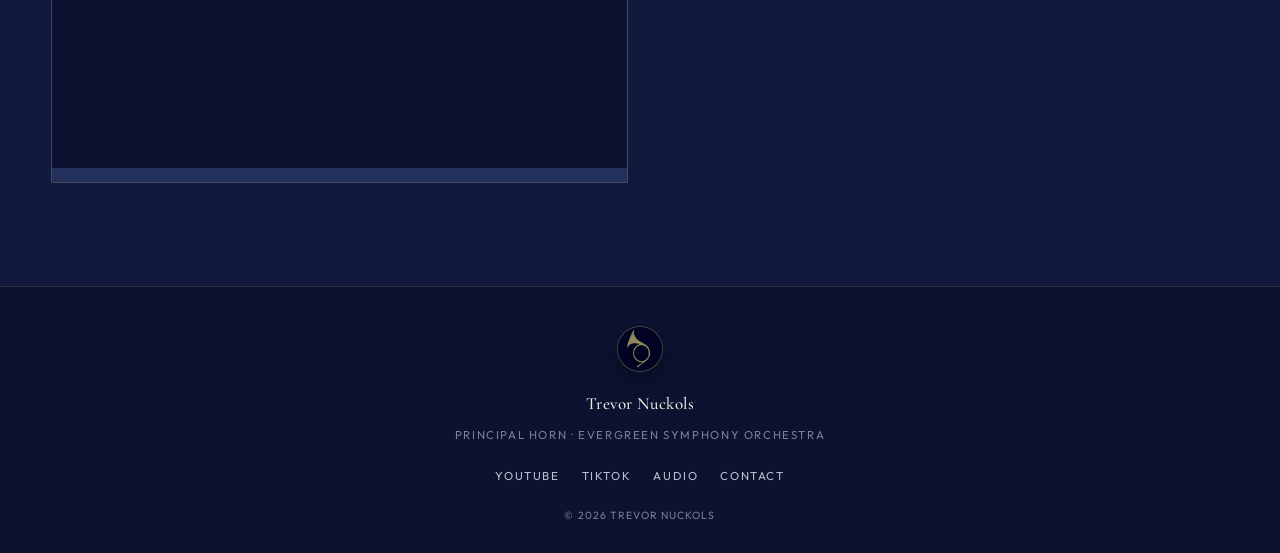
==== commit 574c134a: "Replace the biography photo with Trevor's new white-tie portrait." ====
--- a/index.html
+++ b/index.html
@@ -99,7 +99,7 @@
         </div>
         <div class="bio-layout">
           <figure class="bio-photo">
-            <img src="images/bio10-3-26.jpg" alt="Trevor Nuckols in a tuxedo holding a French horn" width="842" height="984">
+            <img src="images/bio10-30-26.jpg" alt="Trevor Nuckols in white tie holding a French horn" width="852" height="1024">
           </figure>
           <div class="bio-copy">
             <div class="bio-block">
